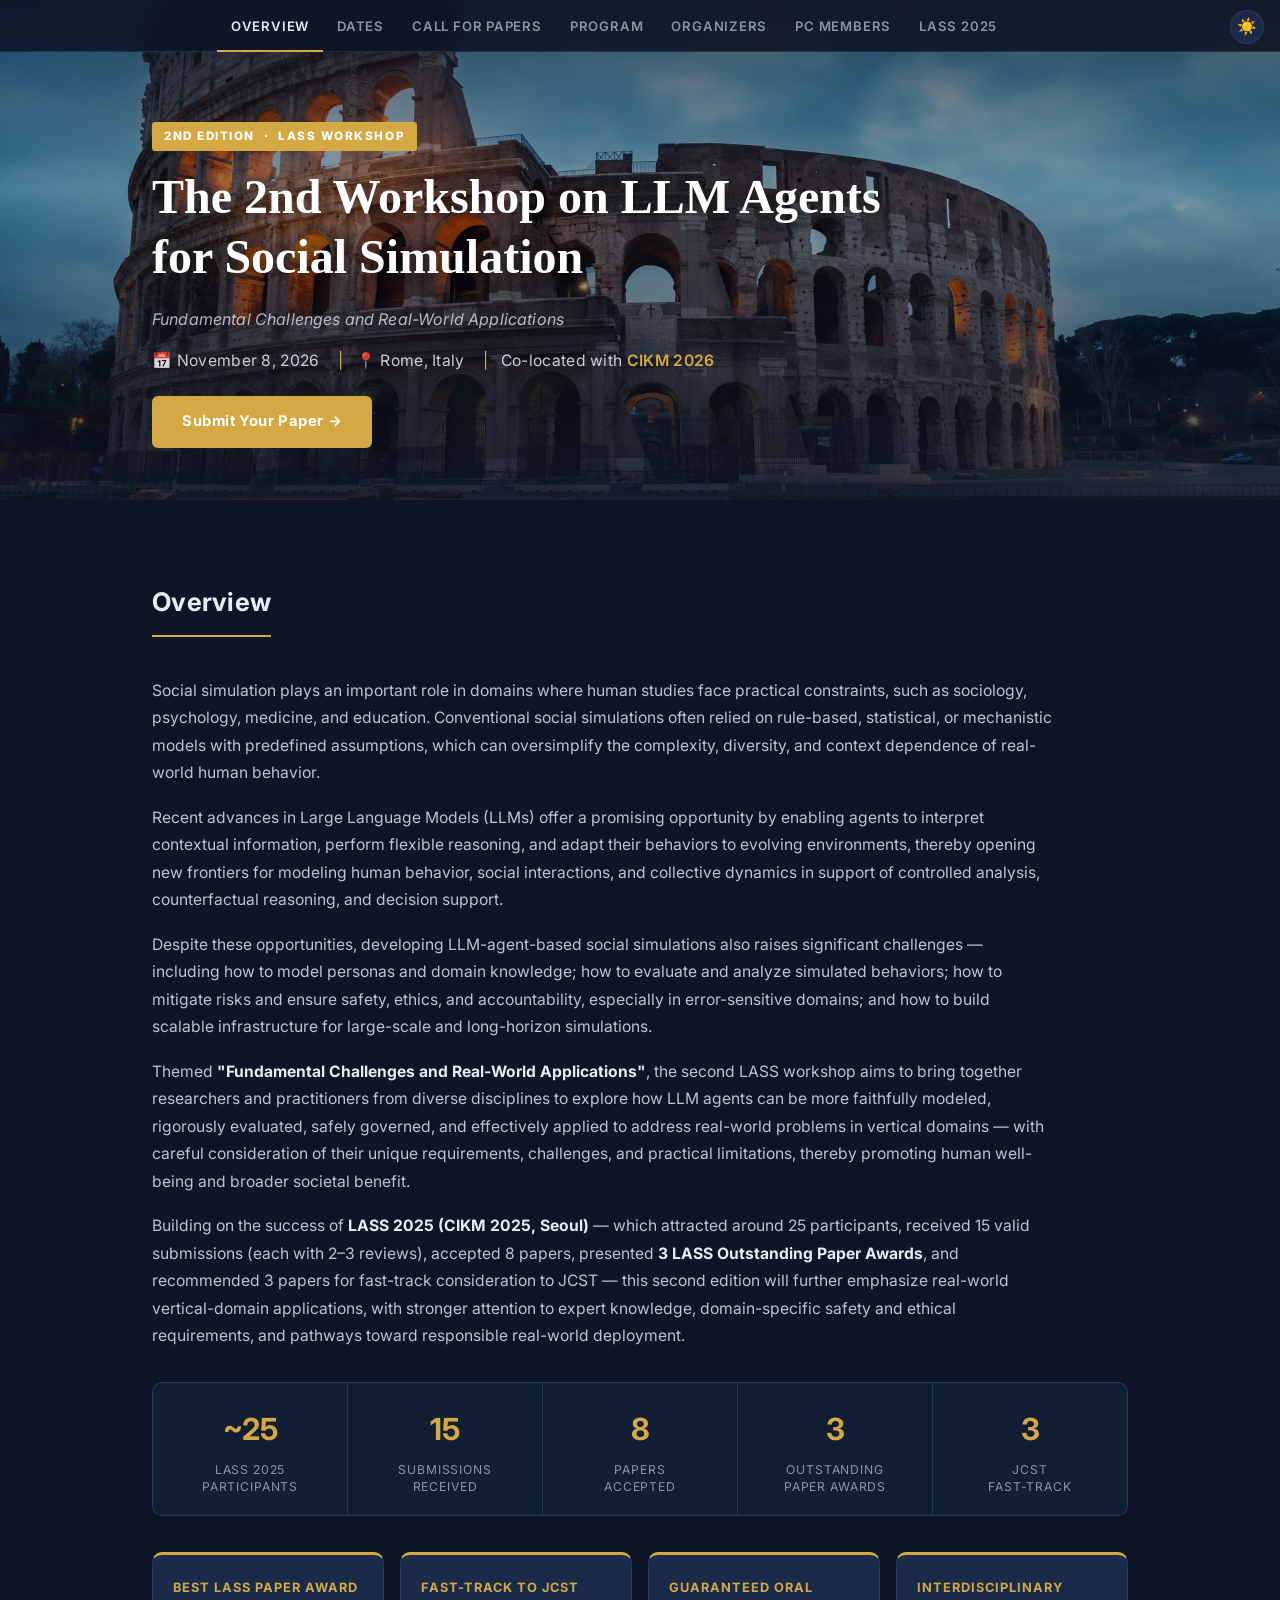
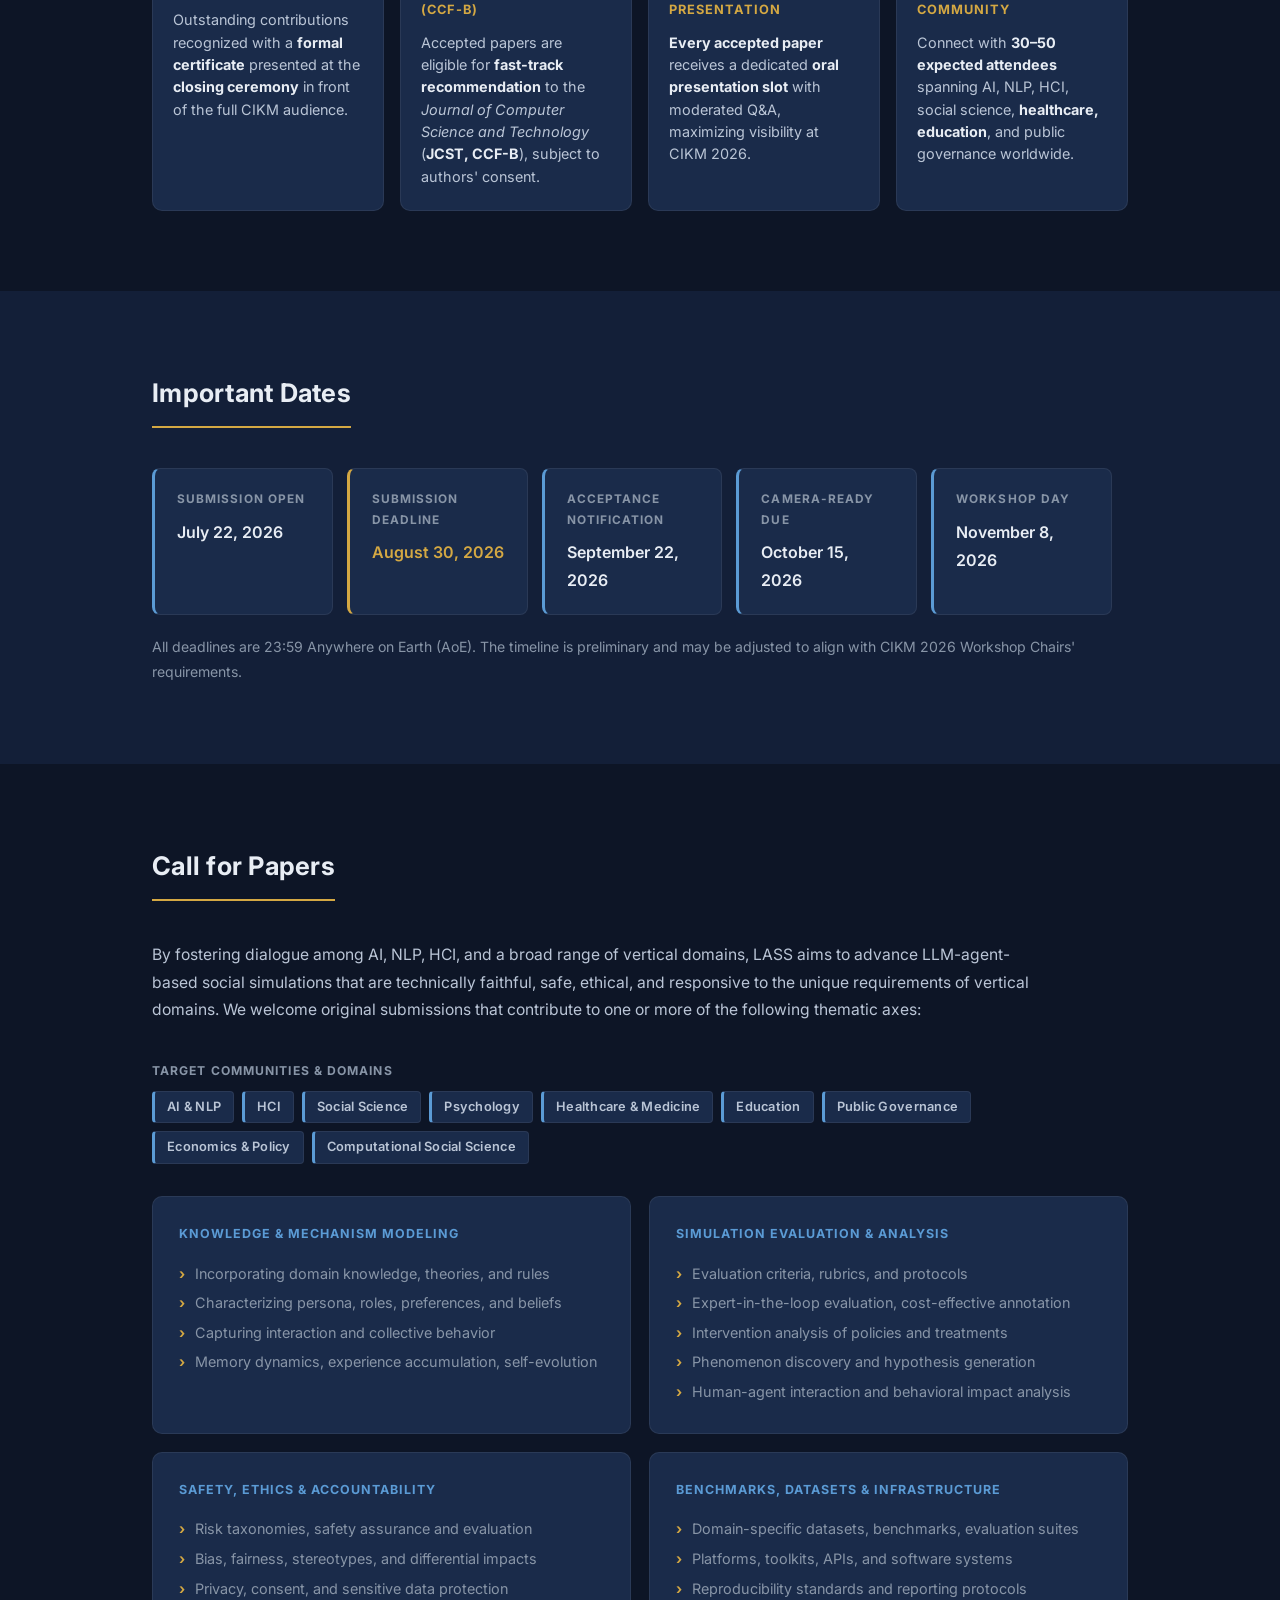
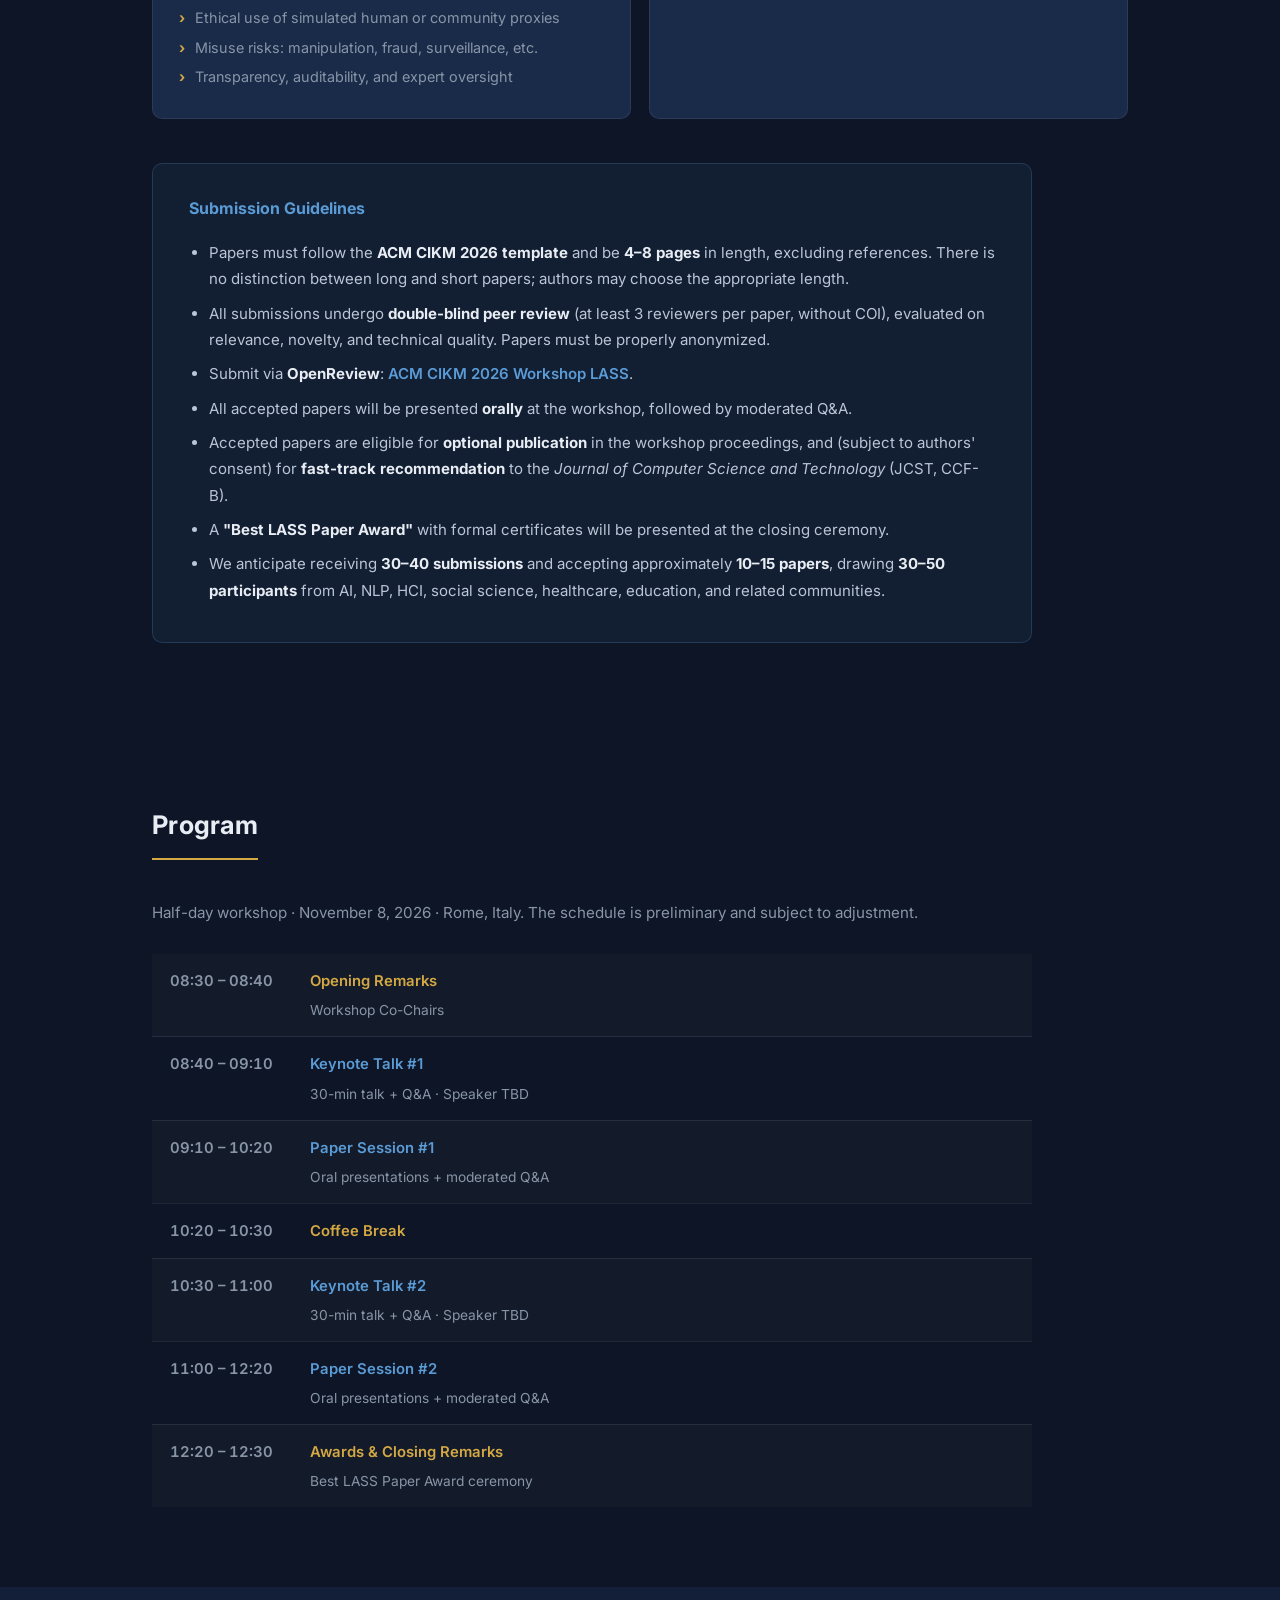
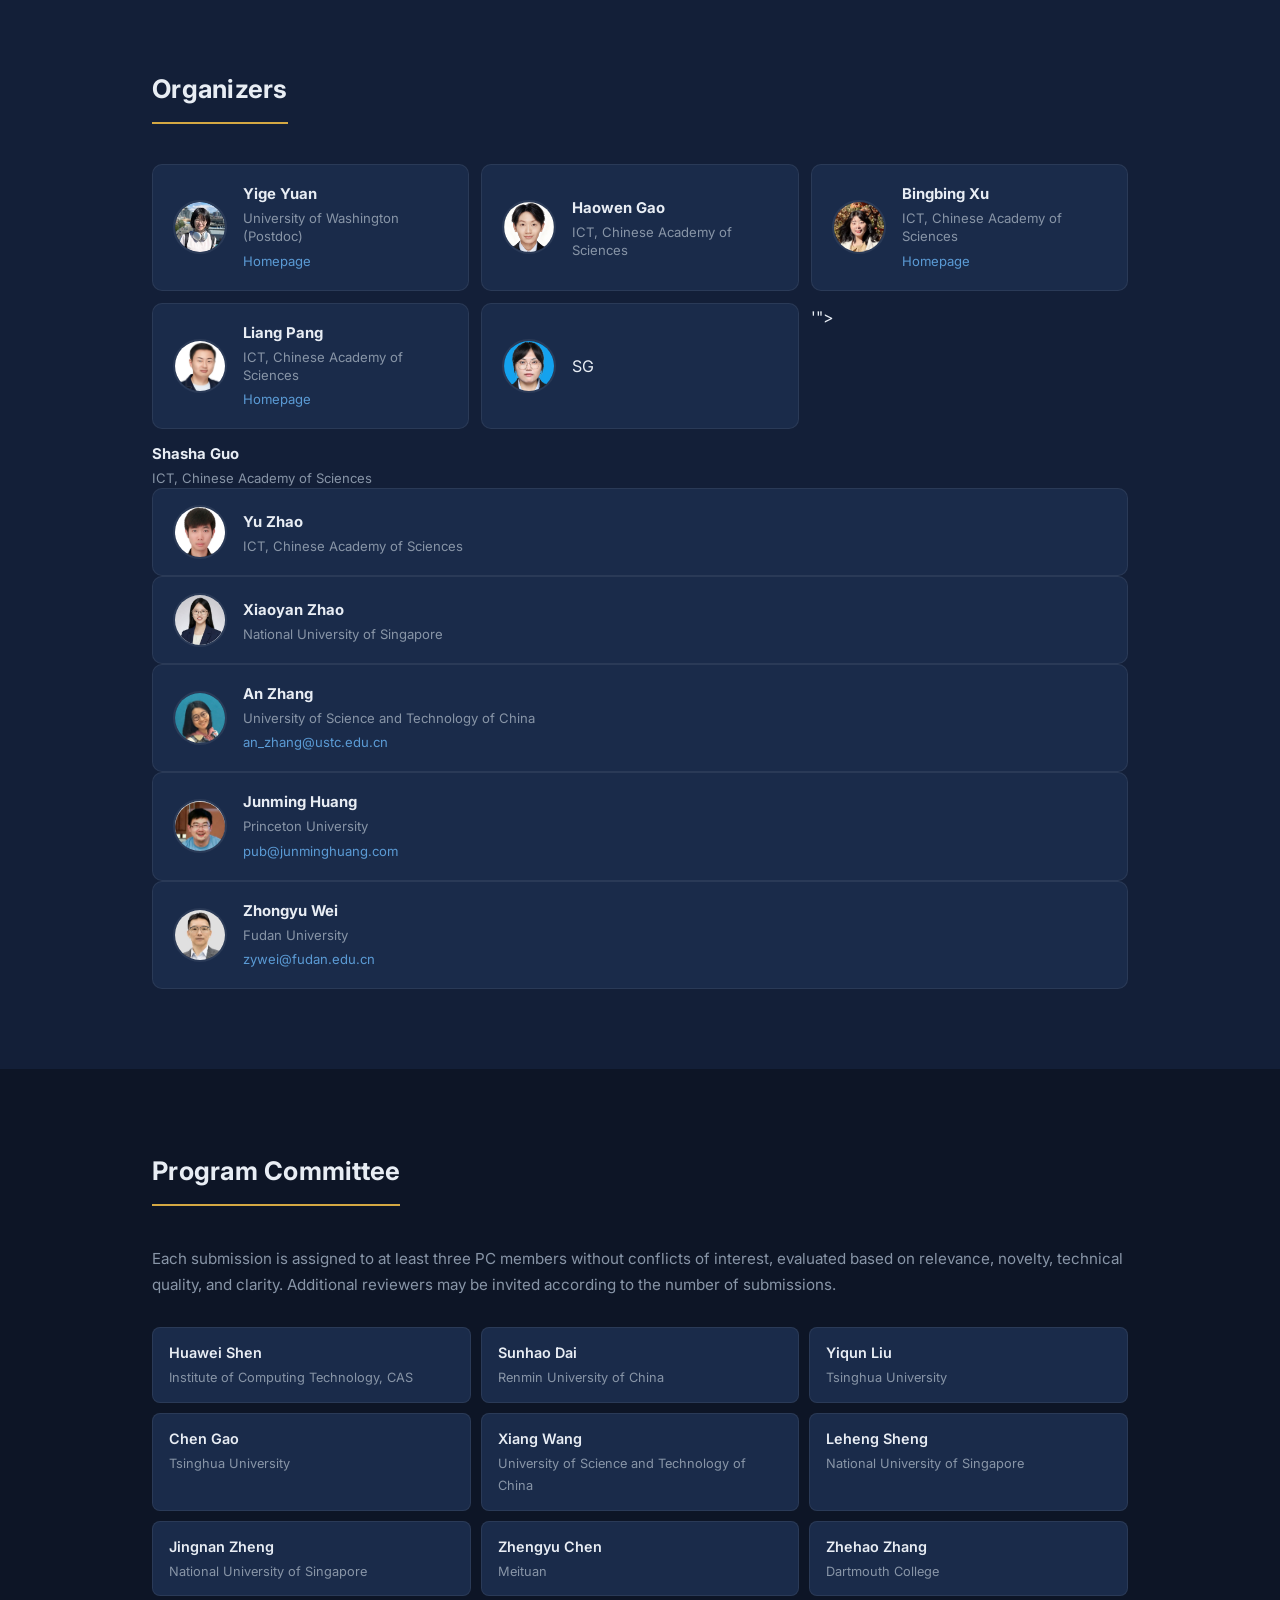
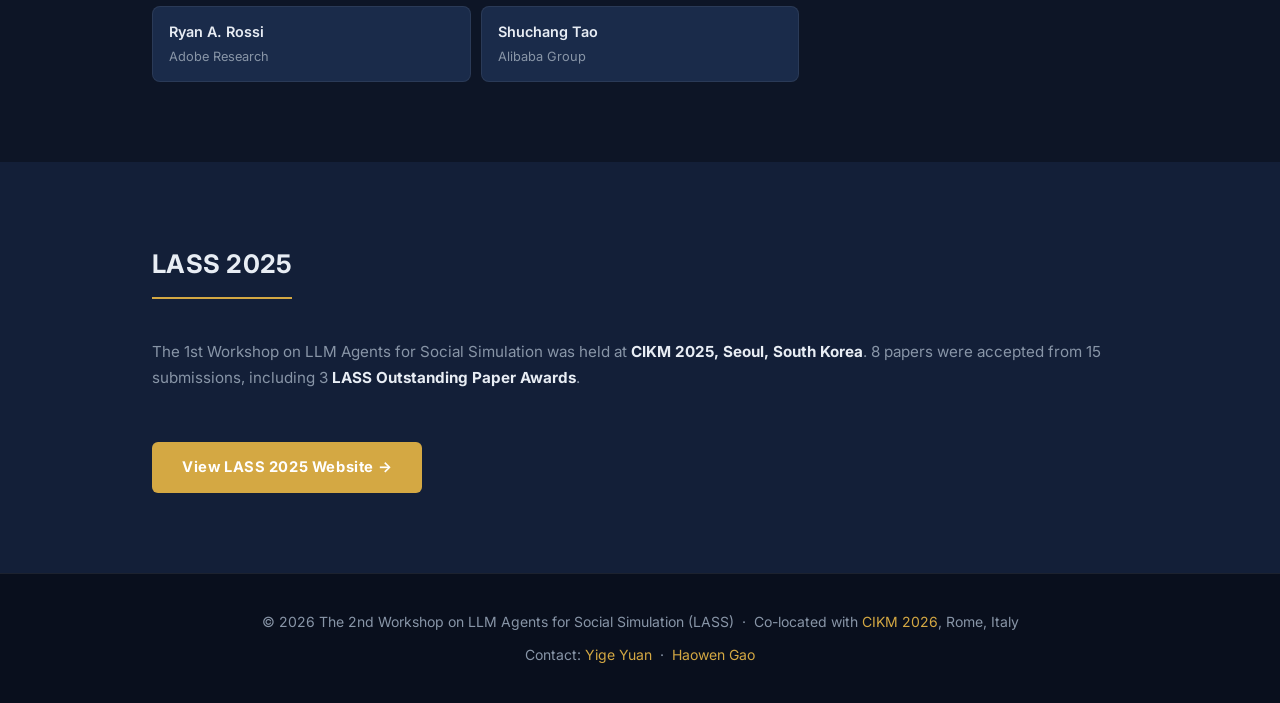
==== index.html @ daa49997 "Update submission deadline to August 30 and refresh site assets. Align Important Dates with the CFP " ====
<!DOCTYPE html>
<html lang="en">
<head>
  <meta charset="UTF-8">
  <meta name="viewport" content="width=device-width, initial-scale=1.0">
  <title>LASS @ CIKM 2026 — LLM Agents for Social Simulation</title>
  <meta name="description" content="The 2nd Workshop on LLM Agents for Social Simulation (LASS), co-located with CIKM 2026, Rome, Italy. Theme: Fundamental Challenges and Real-World Applications.">
  <link rel="shortcut icon" type="image/png" href="assets/favicon.png">
  <link rel="preconnect" href="https://fonts.googleapis.com">
  <link rel="preconnect" href="https://fonts.gstatic.com" crossorigin>
  <link href="https://fonts.googleapis.com/css2?family=Inter:wght@400;500;600;700&family=Georgia&display=swap" rel="stylesheet">
  <link rel="stylesheet" href="style.css">
</head>

<body>

<!-- ── Theme Toggle Button ────────────────────────────────── -->
<button id="theme-toggle" title="Toggle light/dark mode">🌙</button>

<!-- ── Fixed Navbar ──────────────────────────────────────── -->
<nav id="navbar">
  <button id="nav-hamburger" aria-label="Open menu" aria-expanded="false">
    <span></span><span></span><span></span>
  </button>
  <div id="nav-links">
    <a href="#overview">Overview</a>
    <a href="#dates">Dates</a>
    <a href="#cfp">Call for Papers</a>
    <a href="#program">Program</a>
    <a href="#organizers">Organizers</a>
    <a href="#pc">PC Members</a>
    <a href="#archive">LASS 2025</a>
  </div>
</nav>

<!-- ── Hero Banner ───────────────────────────────────────── -->
<section id="hero">
  <img id="hero-img-dark"  class="hero-img" src="assets/rome.jpg"     alt="Rome Colosseum at dusk">
  <img id="hero-img-light" class="hero-img" src="assets/rome-day.jpg" alt="Rome Colosseum by day">
  <div class="hero-content">
    <div class="hero-tag">2nd Edition &nbsp;·&nbsp; LASS Workshop</div>
    <h1 class="hero-title">
      The 2nd Workshop on LLM Agents<br>for Social Simulation
    </h1>
    <p class="hero-subtitle">Fundamental Challenges and Real-World Applications</p>
    <p class="hero-meta">
      <span>📅 November 8, 2026</span>
      <span class="sep">|</span>
      <span>📍 Rome, Italy</span>
      <span class="sep">|</span>
      <span>Co-located with <strong>CIKM 2026</strong></span>
    </p>
    <a href="https://openreview.net/group?id=ACM.org/CIKM/2026/Workshop/LASS" class="cta-btn" target="_blank" rel="noopener">Submit Your Paper →</a>
  </div>
</section>

<!-- ── Overview ──────────────────────────────────────────── -->
<section id="overview">
  <div class="section">
    <h2 class="section-title">Overview</h2>

    <p>
      Social simulation plays an important role in domains where human studies face practical
      constraints, such as sociology, psychology, medicine, and education. Conventional social
      simulations often relied on rule-based, statistical, or mechanistic models with predefined
      assumptions, which can oversimplify the complexity, diversity, and context dependence of
      real-world human behavior.
    </p>
    <p>
      Recent advances in Large Language Models (LLMs) offer a promising opportunity by enabling
      agents to interpret contextual information, perform flexible reasoning, and adapt their
      behaviors to evolving environments, thereby opening new frontiers for modeling human behavior,
      social interactions, and collective dynamics in support of controlled analysis, counterfactual
      reasoning, and decision support.
    </p>
    <p>
      Despite these opportunities, developing LLM-agent-based social simulations also raises
      significant challenges — including how to model personas and domain knowledge; how to evaluate
      and analyze simulated behaviors; how to mitigate risks and ensure safety, ethics, and
      accountability, especially in error-sensitive domains; and how to build scalable infrastructure
      for large-scale and long-horizon simulations.
    </p>
    <p>
      Themed <strong>"Fundamental Challenges and Real-World Applications"</strong>, the second LASS
      workshop aims to bring together researchers and practitioners from diverse disciplines to explore
      how LLM agents can be more faithfully modeled, rigorously evaluated, safely governed, and
      effectively applied to address real-world problems in vertical domains — with careful
      consideration of their unique requirements, challenges, and practical limitations, thereby
      promoting human well-being and broader societal benefit.
    </p>
    <p>
      Building on the success of <strong>LASS 2025 (CIKM 2025, Seoul)</strong> — which attracted
      around 25 participants, received 15 valid submissions (each with 2–3 reviews), accepted 8 papers,
      presented <strong>3 LASS Outstanding Paper Awards</strong>, and recommended 3 papers for
      fast-track consideration to JCST — this second edition will further emphasize real-world
      vertical-domain applications, with stronger attention to expert knowledge, domain-specific
      safety and ethical requirements, and pathways toward responsible real-world deployment.
    </p>

    <!-- LASS 2025 At-a-Glance stats -->
    <div class="stats-banner">
      <div class="stat-block">
        <span class="s-num">~25</span>
        <span class="s-label">LASS 2025<br>Participants</span>
      </div>
      <div class="stat-block">
        <span class="s-num">15</span>
        <span class="s-label">Submissions<br>Received</span>
      </div>
      <div class="stat-block">
        <span class="s-num">8</span>
        <span class="s-label">Papers<br>Accepted</span>
      </div>
      <div class="stat-block">
        <span class="s-num">3</span>
        <span class="s-label">Outstanding<br>Paper Awards</span>
      </div>
      <div class="stat-block">
        <span class="s-num">3</span>
        <span class="s-label">JCST<br>Fast-Track</span>
      </div>
    </div>

    <!-- Why Submit to LASS -->
    <div class="why-submit-grid">
      <div class="why-card">
        <div class="why-heading">Best LASS Paper Award</div>
        <div class="why-body">Outstanding contributions recognized with a <strong>formal certificate</strong> presented at the <strong>closing ceremony</strong> in front of the full CIKM audience.</div>
      </div>
      <div class="why-card">
        <div class="why-heading">Fast-Track to JCST (CCF-B)</div>
        <div class="why-body">Accepted papers are eligible for <strong>fast-track recommendation</strong> to the <em>Journal of Computer Science and Technology</em> (<strong>JCST, CCF-B</strong>), subject to authors' consent.</div>
      </div>
      <div class="why-card">
        <div class="why-heading">Guaranteed Oral Presentation</div>
        <div class="why-body"><strong>Every accepted paper</strong> receives a dedicated <strong>oral presentation slot</strong> with moderated Q&amp;A, maximizing visibility at CIKM 2026.</div>
      </div>
      <div class="why-card">
        <div class="why-heading">Interdisciplinary Community</div>
        <div class="why-body">Connect with <strong>30–50 expected attendees</strong> spanning AI, NLP, HCI, social science, <strong>healthcare, education</strong>, and public governance worldwide.</div>
      </div>
    </div>

  </div>
</section>

<!-- ── Important Dates ────────────────────────────────────── -->
<div class="section-alt" id="dates">
  <div class="section">
    <h2 class="section-title">Important Dates</h2>
    <div class="dates-grid">
      <div class="date-card">
        <div class="label">Submission Open</div>
        <div class="value">July 22, 2026</div>
      </div>
      <div class="date-card highlight">
        <div class="label">Submission Deadline</div>
        <div class="value">August 30, 2026</div>
      </div>
      <div class="date-card">
        <div class="label">Acceptance Notification</div>
        <div class="value">September 22, 2026</div>
      </div>
      <div class="date-card">
        <div class="label">Camera-Ready Due</div>
        <div class="value">October 15, 2026</div>
      </div>
      <div class="date-card">
        <div class="label">Workshop Day</div>
        <div class="value">November 8, 2026</div>
      </div>
    </div>
    <p style="margin-top:20px; font-size:0.88rem; color:var(--text-muted);">
      All deadlines are 23:59 Anywhere on Earth (AoE). The timeline is preliminary and may be
      adjusted to align with CIKM 2026 Workshop Chairs' requirements.
    </p>
  </div>
</div>

<!-- ── Call for Papers ────────────────────────────────────── -->
<section id="cfp">
  <div class="section">
    <h2 class="section-title">Call for Papers</h2>

    <p class="cfp-intro">
      By fostering dialogue among AI, NLP, HCI, and a broad range of vertical domains, LASS aims
      to advance LLM-agent-based social simulations that are technically faithful, safe, ethical,
      and responsive to the unique requirements of vertical domains. We welcome original submissions
      that contribute to one or more of the following thematic axes:
    </p>

    <div class="domain-tags-wrap">
      <div class="domain-tags-label">Target Communities &amp; Domains</div>
      <div class="domain-tags">
        <span class="domain-tag">AI &amp; NLP</span>
        <span class="domain-tag">HCI</span>
        <span class="domain-tag">Social Science</span>
        <span class="domain-tag">Psychology</span>
        <span class="domain-tag">Healthcare &amp; Medicine</span>
        <span class="domain-tag">Education</span>
        <span class="domain-tag">Public Governance</span>
        <span class="domain-tag">Economics &amp; Policy</span>
        <span class="domain-tag">Computational Social Science</span>
      </div>
    </div>

    <div class="cfp-tracks">

      <div class="track-card">
        <h3>Knowledge &amp; Mechanism Modeling</h3>
        <ul>
          <li>Incorporating domain knowledge, theories, and rules</li>
          <li>Characterizing persona, roles, preferences, and beliefs</li>
          <li>Capturing interaction and collective behavior</li>
          <li>Memory dynamics, experience accumulation, self-evolution</li>
        </ul>
      </div>

      <div class="track-card">
        <h3>Simulation Evaluation &amp; Analysis</h3>
        <ul>
          <li>Evaluation criteria, rubrics, and protocols</li>
          <li>Expert-in-the-loop evaluation, cost-effective annotation</li>
          <li>Intervention analysis of policies and treatments</li>
          <li>Phenomenon discovery and hypothesis generation</li>
          <li>Human-agent interaction and behavioral impact analysis</li>
        </ul>
      </div>

      <div class="track-card">
        <h3>Safety, Ethics &amp; Accountability</h3>
        <ul>
          <li>Risk taxonomies, safety assurance and evaluation</li>
          <li>Bias, fairness, stereotypes, and differential impacts</li>
          <li>Privacy, consent, and sensitive data protection</li>
          <li>Ethical use of simulated human or community proxies</li>
          <li>Misuse risks: manipulation, fraud, surveillance, etc.</li>
          <li>Transparency, auditability, and expert oversight</li>
        </ul>
      </div>

      <div class="track-card">
        <h3>Benchmarks, Datasets &amp; Infrastructure</h3>
        <ul>
          <li>Domain-specific datasets, benchmarks, evaluation suites</li>
          <li>Platforms, toolkits, APIs, and software systems</li>
          <li>Reproducibility standards and reporting protocols</li>
        </ul>
      </div>

    </div><!-- /cfp-tracks -->

    <div class="submission-box">
      <h3>Submission Guidelines</h3>
      <ul>
        <li>
          Papers must follow the <strong>ACM CIKM 2026 template</strong> and be
          <strong>4–8 pages</strong> in length, excluding references. There is no distinction
          between long and short papers; authors may choose the appropriate length.
        </li>
        <li>
          All submissions undergo <strong>double-blind peer review</strong> (at least 3 reviewers
          per paper, without COI), evaluated on relevance, novelty, and technical quality.
          Papers must be properly anonymized.
        </li>
        <li>
          Submit via <strong>OpenReview</strong>:
          <a href="https://openreview.net/group?id=ACM.org/CIKM/2026/Workshop/LASS" target="_blank" rel="noopener">ACM CIKM 2026 Workshop LASS</a>.
        </li>
        <li>
          All accepted papers will be presented <strong>orally</strong> at the workshop,
          followed by moderated Q&amp;A.
        </li>
        <li>
          Accepted papers are eligible for <strong>optional publication</strong> in the workshop
          proceedings, and (subject to authors' consent) for <strong>fast-track recommendation</strong>
          to the <em>Journal of Computer Science and Technology</em> (JCST, CCF-B).
        </li>
        <li>
          A <strong>"Best LASS Paper Award"</strong> with formal certificates will be presented
          at the closing ceremony.
        </li>
        <li>
          We anticipate receiving <strong>30–40 submissions</strong> and accepting approximately
          <strong>10–15 papers</strong>, drawing <strong>30–50 participants</strong> from AI, NLP,
          HCI, social science, healthcare, education, and related communities.
        </li>
      </ul>
    </div>

  </div>
</section>

<!-- ── Program ────────────────────────────────────────────── -->
<section id="program">
  <div class="section">
    <h2 class="section-title">Program</h2>
    <p style="color:var(--text-muted); margin-bottom:28px; font-size:0.95rem;">
      Half-day workshop · November 8, 2026 · Rome, Italy.
      The schedule is preliminary and subject to adjustment.
    </p>

    <table class="program-table">
      <tbody>

        <tr class="prog-row-shade">
          <td class="prog-time">08:30 – 08:40</td>
          <td>
            <div class="prog-title special">Opening Remarks</div>
            <div class="prog-detail">Workshop Co-Chairs</div>
          </td>
        </tr>

        <tr>
          <td class="prog-time">08:40 – 09:10</td>
          <td>
            <div class="prog-title">Keynote Talk #1</div>
            <div class="prog-detail">30-min talk + Q&amp;A · Speaker TBD</div>
          </td>
        </tr>

        <tr class="prog-row-shade">
          <td class="prog-time">09:10 – 10:20</td>
          <td>
            <div class="prog-title">Paper Session #1</div>
            <div class="prog-detail">Oral presentations + moderated Q&amp;A</div>
          </td>
        </tr>

        <tr>
          <td class="prog-time">10:20 – 10:30</td>
          <td>
            <div class="prog-title special">Coffee Break</div>
          </td>
        </tr>

        <tr class="prog-row-shade">
          <td class="prog-time">10:30 – 11:00</td>
          <td>
            <div class="prog-title">Keynote Talk #2</div>
            <div class="prog-detail">30-min talk + Q&amp;A · Speaker TBD</div>
          </td>
        </tr>

        <tr>
          <td class="prog-time">11:00 – 12:20</td>
          <td>
            <div class="prog-title">Paper Session #2</div>
            <div class="prog-detail">Oral presentations + moderated Q&amp;A</div>
          </td>
        </tr>

        <tr class="prog-row-shade">
          <td class="prog-time">12:20 – 12:30</td>
          <td>
            <div class="prog-title special">Awards &amp; Closing Remarks</div>
            <div class="prog-detail">Best LASS Paper Award ceremony</div>
          </td>
        </tr>

      </tbody>
    </table>
  </div>
</section>

<!-- ── Organizers ─────────────────────────────────────────── -->
<div class="section-alt" id="organizers">
  <div class="section">
    <h2 class="section-title">Organizers</h2>

    <div class="organizers-grid">

      <div class="org-card">
        <img class="org-photo" src="assets/yige.jpg" alt="Yige Yuan"
             onerror="this.outerHTML='<div class=\'org-photo-placeholder\'>YY</div>'">
        <div class="org-info">
          <div class="org-name">Yige Yuan</div>
          <div class="org-affil">University of Washington (Postdoc)</div>
          <a href="https://yuanyige.github.io" target="_blank">Homepage</a>
        </div>
      </div>

      <div class="org-card">
        <img class="org-photo" src="assets/haowen.jpg" alt="Haowen Gao"
             onerror="this.outerHTML='<div class=\'org-photo-placeholder\'>HG</div>'">
        <div class="org-info">
          <div class="org-name">Haowen Gao</div>
          <div class="org-affil">ICT, Chinese Academy of Sciences</div>
        </div>
      </div>

      <div class="org-card">
        <img class="org-photo" src="assets/bingbing.jpg" alt="Bingbing Xu"
             onerror="this.outerHTML='<div class=\'org-photo-placeholder\'>BX</div>'">
        <div class="org-info">
          <div class="org-name">Bingbing Xu</div>
          <div class="org-affil">ICT, Chinese Academy of Sciences</div>
          <a href="https://bingbing-x.github.io" target="_blank">Homepage</a>
        </div>
      </div>

      <div class="org-card">
        <img class="org-photo" src="assets/liang.jpg" alt="Liang Pang"
             onerror="this.outerHTML='<div class=\'org-photo-placeholder\'>LP</div>'">
        <div class="org-info">
          <div class="org-name">Liang Pang</div>
          <div class="org-affil">ICT, Chinese Academy of Sciences</div>
          <a href="https://pl8787.github.io" target="_blank">Homepage</a>
        </div>
      </div>

      <div class="org-card">
        <img class="org-photo" src="assets/shasha.jpg" alt="Shasha Guo"
             onerror="this.outerHTML='<div class="org-photo-placeholder">SG</div>'">
        <div class="org-info">
          <div class="org-name">Shasha Guo</div>
          <div class="org-affil">ICT, Chinese Academy of Sciences</div>
        </div>
      </div>

      <div class="org-card">
        <img class="org-photo" src="assets/yuzhao.jpg" alt="Yu Zhao"
             onerror="this.outerHTML='<div class=\'org-photo-placeholder\'>YZ</div>'">
        <div class="org-info">
          <div class="org-name">Yu Zhao</div>
          <div class="org-affil">ICT, Chinese Academy of Sciences</div>
        </div>
      </div>

      <div class="org-card">
        <img class="org-photo" src="assets/xiaoyan.jpg" alt="Xiaoyan Zhao"
             onerror="this.outerHTML='<div class=\'org-photo-placeholder\'>XZ</div>'">
        <div class="org-info">
          <div class="org-name">Xiaoyan Zhao</div>
          <div class="org-affil">National University of Singapore</div>
        </div>
      </div>

      <div class="org-card">
        <img class="org-photo" src="assets/anzhang.jpg" alt="An Zhang"
             onerror="this.outerHTML='<div class=\'org-photo-placeholder\'>AZ</div>'">
        <div class="org-info">
          <div class="org-name">An Zhang</div>
          <div class="org-affil">University of Science and Technology of China</div>
          <a href="mailto:an_zhang@ustc.edu.cn">an_zhang@ustc.edu.cn</a>
        </div>
      </div>

      <div class="org-card">
        <img class="org-photo" src="assets/junming.jpg" alt="Junming Huang"
             onerror="this.outerHTML='<div class=\'org-photo-placeholder\'>JH</div>'">
        <div class="org-info">
          <div class="org-name">Junming Huang</div>
          <div class="org-affil">Princeton University</div>
          <a href="mailto:pub@junminghuang.com">pub@junminghuang.com</a>
        </div>
      </div>

      <div class="org-card">
        <img class="org-photo" src="assets/zhongyu.jpg" alt="Zhongyu Wei"
             onerror="this.outerHTML='<div class=\'org-photo-placeholder\'>ZW</div>'">
        <div class="org-info">
          <div class="org-name">Zhongyu Wei</div>
          <div class="org-affil">Fudan University</div>
          <a href="mailto:zywei@fudan.edu.cn">zywei@fudan.edu.cn</a>
        </div>
      </div>

    </div>
  </div>
</div>


<!-- ── Program Committee ──────────────────────────────────── -->
<section id="pc">
  <div class="section">
    <h2 class="section-title">Program Committee</h2>
    <p style="color:var(--text-muted); font-size:0.95rem; margin-bottom:28px;">
      Each submission is assigned to at least three PC members without conflicts of interest,
      evaluated based on relevance, novelty, technical quality, and clarity.
      Additional reviewers may be invited according to the number of submissions.
    </p>
    <div class="pc-grid">
      <div class="pc-item">
        <div class="pc-name">Huawei Shen</div>
        <div class="pc-affil">Institute of Computing Technology, CAS</div>
      </div>
      <div class="pc-item">
        <div class="pc-name">Sunhao Dai</div>
        <div class="pc-affil">Renmin University of China</div>
      </div>
      <div class="pc-item">
        <div class="pc-name">Yiqun Liu</div>
        <div class="pc-affil">Tsinghua University</div>
      </div>
      <div class="pc-item">
        <div class="pc-name">Chen Gao</div>
        <div class="pc-affil">Tsinghua University</div>
      </div>
      <div class="pc-item">
        <div class="pc-name">Xiang Wang</div>
        <div class="pc-affil">University of Science and Technology of China</div>
      </div>
      <div class="pc-item">
        <div class="pc-name">Leheng Sheng</div>
        <div class="pc-affil">National University of Singapore</div>
      </div>
      <div class="pc-item">
        <div class="pc-name">Jingnan Zheng</div>
        <div class="pc-affil">National University of Singapore</div>
      </div>
      <div class="pc-item">
        <div class="pc-name">Zhengyu Chen</div>
        <div class="pc-affil">Meituan</div>
      </div>
      <div class="pc-item">
        <div class="pc-name">Zhehao Zhang</div>
        <div class="pc-affil">Dartmouth College</div>
      </div>
      <div class="pc-item">
        <div class="pc-name">Ryan A. Rossi</div>
        <div class="pc-affil">Adobe Research</div>
      </div>
      <div class="pc-item">
        <div class="pc-name">Shuchang Tao</div>
        <div class="pc-affil">Alibaba Group</div>
      </div>
    </div>
  </div>
</section>

<!-- ── LASS 2025 Archive ───────────────────────────────────── -->
<div class="section-alt" id="archive">
  <div class="section">
    <h2 class="section-title">LASS 2025</h2>
    <p style="color:var(--text-muted); font-size:0.95rem; margin-bottom:28px;">
      The 1st Workshop on LLM Agents for Social Simulation was held at <strong>CIKM 2025, Seoul, South Korea</strong>.
      8 papers were accepted from 15 submissions, including 3 <strong>LASS Outstanding Paper Awards</strong>.
    </p>
    <a href="2025/" class="cta-btn" style="display:inline-block;">View LASS 2025 Website →</a>
  </div>
</div>

<!-- ── Footer ─────────────────────────────────────────────── -->
<footer>
  <p>
    &copy; 2026 The 2nd Workshop on LLM Agents for Social Simulation (LASS) &nbsp;·&nbsp;
    Co-located with <a href="https://cikm2026.diag.uniroma1.it" target="_blank">CIKM 2026</a>,
    Rome, Italy
  </p>
  <p style="margin-top:8px;">
    Contact: <a href="mailto:yuanyige923@gmail.com">Yige Yuan</a> &nbsp;·&nbsp; <a href="mailto:gaohaowen23s@ict.ac.cn">Haowen Gao</a>
  </p>
</footer>

<script>
(function() {

  /* ── 汉堡菜单 ─────────────────────────────────────────── */
  var burger = document.getElementById('nav-hamburger');
  var navLinks = document.getElementById('nav-links');

  burger.addEventListener('click', function() {
    var isOpen = navLinks.classList.toggle('open');
    burger.classList.toggle('open', isOpen);
    burger.setAttribute('aria-expanded', isOpen);
  });

  // 点击链接后关闭菜单
  navLinks.querySelectorAll('a').forEach(function(a) {
    a.addEventListener('click', function() {
      navLinks.classList.remove('open');
      burger.classList.remove('open');
      burger.setAttribute('aria-expanded', false);
    });
  });

  /* ── 主题切换 ─────────────────────────────────────────── */
  var btn  = document.getElementById('theme-toggle');
  var html = document.documentElement;
  var saved = localStorage.getItem('lass-theme') || 'dark';
  applyTheme(saved);

  btn.addEventListener('click', function() {
    var next = html.getAttribute('data-theme') === 'light' ? 'dark' : 'light';
    applyTheme(next);
    localStorage.setItem('lass-theme', next);
  });

  function applyTheme(theme) {
    html.setAttribute('data-theme', theme);
    btn.textContent = theme === 'light' ? '🌙' : '☀️';
  }

  /* ── 导航高亮 ─────────────────────────────────────────── */
  var sections = ['overview','dates','cfp','program','organizers','pc','archive'];
  var links = {};
  sections.forEach(function(id) {
    var el = document.querySelector('#nav-links a[href="#' + id + '"]');
    if (el) links[id] = el;
  });

  function onScroll() {
    var scrollY = window.scrollY + 80;
    var current = sections[0];
    sections.forEach(function(id) {
      var el = document.getElementById(id);
      if (el && el.offsetTop <= scrollY) current = id;
    });
    Object.keys(links).forEach(function(id) {
      links[id].classList.toggle('active', id === current);
    });
  }

  window.addEventListener('scroll', onScroll, { passive: true });
  onScroll();

})();
</script>

</body>
</html>
---- style.css ----
/* ============================================================
   LASS @ CIKM 2026 — Unified Theme (dark/light toggle)
   所有颜色通过 CSS 自定义属性控制；
   默认深色，html[data-theme="light"] 切换为浅色。
   过渡动画：0.45s ease，作用于所有色彩相关属性。
============================================================ */

/* ── CSS 变量：深色（默认）────────────────────────────────── */
:root {
  --bg:           #0D1526;
  --bg-alt:       #131F38;
  --card:         #1A2B4A;
  --card-hover:   #1F3358;
  --primary:      #5B9BD5;
  --accent:       #D4A843;
  --text:         #E8EDF4;
  --text-body:    #BAC5D6;
  --text-muted:   #8895A7;
  --border:       rgba(255,255,255,0.08);
  --border-card:  rgba(255,255,255,0.07);
  --nav-bg:       rgba(13,21,38,0.88);
  --nav-border:   rgba(91,155,213,0.18);
  --footer-bg:    #090F1D;
  --sub-box-bg:   rgba(91,155,213,0.07);
  --sub-box-bd:   rgba(91,155,213,0.22);
  --prog-shade:   rgba(255,255,255,0.025);
  --hero-brightness: 0.75;
}

/* ── CSS 变量：浅色 ──────────────────────────────────────── */
html[data-theme="light"] {
  --bg:           #FAFAF7;
  --bg-alt:       #F0EFE9;
  --card:         #FFFFFF;
  --card-hover:   #F5F4EF;
  --primary:      #1A6BAD;
  --accent:       #C0392B;
  --text:         #2C2C2C;
  --text-body:    #444444;
  --text-muted:   #888888;
  --border:       #DDDDDD;
  --border-card:  #E0DFD8;
  --nav-bg:       rgba(26,107,173,0.96);
  --nav-border:   transparent;
  --footer-bg:    #1A3A5C;
  --sub-box-bg:   #EBF3FA;
  --sub-box-bd:   #B8D5EE;
  --prog-shade:   #F5F4EF;
  --hero-brightness: 0.72;
}

/* ── Reset ──────────────────────────────────────────────── */
*, *::before, *::after { box-sizing: border-box; margin: 0; padding: 0; }
html { scroll-behavior: smooth; }

/* ── 全局过渡（颜色渐变切换）────────────────────────────── */
body, .date-card, .track-card, .org-card, .submission-box,
#navbar, footer, .section-alt, .prog-row-shade {
  transition:
    background-color 0.45s ease,
    border-color     0.45s ease,
    color            0.45s ease,
    box-shadow       0.45s ease;
}

/* ── Base ────────────────────────────────────────────────── */
body {
  font-family: 'Inter', 'Segoe UI', Arial, sans-serif;
  font-size: 16px;
  line-height: 1.75;
  color: var(--text);
  background-color: var(--bg);
}

a { color: var(--primary); text-decoration: none; transition: color 0.2s; }
a:hover { color: var(--accent); }
strong { color: var(--text); }
em { font-style: italic; }

/* ── Fixed Navbar ────────────────────────────────────────── */
#navbar {
  position: fixed;
  top: 0; left: 0; right: 0;
  z-index: 999;
  background: var(--nav-bg);
  backdrop-filter: blur(14px);
  -webkit-backdrop-filter: blur(14px);
  border-bottom: 1px solid var(--nav-border);
  display: flex;
  justify-content: center;
  align-items: center;
  height: 52px;
  padding-right: 52px;
}

/* ── nav links wrapper ── */
#nav-links {
  display: flex;
  align-items: center;
}

#navbar a {
  color: var(--text-muted);
  font-size: 0.82rem;
  font-weight: 600;
  letter-spacing: 0.06em;
  text-transform: uppercase;
  padding: 0 14px;
  height: 52px;
  line-height: 52px;
  display: inline-block;
  border-bottom: 2px solid transparent;
  transition: color 0.2s, border-color 0.2s;
  white-space: nowrap;
}

html[data-theme="light"] #navbar a { color: rgba(255,255,255,0.75); }

#navbar a:hover,
#navbar a.active {
  color: var(--text);
  border-bottom-color: var(--accent);
}

html[data-theme="light"] #navbar a:hover,
html[data-theme="light"] #navbar a.active {
  color: #fff;
  border-bottom-color: #B8960C;
}

/* ── hamburger button (hidden on desktop) ── */
#nav-hamburger {
  display: none;
  flex-direction: column;
  justify-content: space-between;
  width: 28px;
  height: 20px;
  background: none;
  border: none;
  cursor: pointer;
  padding: 0;
  position: absolute;
  left: 18px;
  top: 50%;
  transform: translateY(-50%);
  z-index: 1001;
}

#nav-hamburger span {
  display: block;
  height: 2px;
  width: 100%;
  background: var(--text);
  border-radius: 2px;
  transition: transform 0.25s, opacity 0.25s;
}

/* open state: animate to × */
#nav-hamburger.open span:nth-child(1) { transform: translateY(9px) rotate(45deg); }
#nav-hamburger.open span:nth-child(2) { opacity: 0; }
#nav-hamburger.open span:nth-child(3) { transform: translateY(-9px) rotate(-45deg); }

/* ── responsive: show hamburger below 860px ── */
@media (max-width: 860px) {
  #navbar {
    justify-content: center;
    padding-right: 52px;
    padding-left: 52px;
  }

  #nav-hamburger { display: flex; }

  #nav-links {
    display: none;
    flex-direction: column;
    align-items: stretch;
    position: fixed;
    top: 52px;
    left: 0; right: 0;
    background: var(--nav-bg);
    backdrop-filter: blur(16px);
    -webkit-backdrop-filter: blur(16px);
    border-bottom: 1px solid var(--nav-border);
    padding: 8px 0 12px;
    box-shadow: 0 8px 24px rgba(0,0,0,0.3);
  }

  #nav-links.open { display: flex; }

  #navbar a {
    height: auto;
    line-height: 1;
    padding: 12px 24px;
    border-bottom: none;
    border-left: 3px solid transparent;
    font-size: 0.85rem;
  }

  #navbar a:hover,
  #navbar a.active {
    border-left-color: var(--accent);
    border-bottom: none;
    background: rgba(255,255,255,0.04);
  }
}

/* ── 主题切换按钮 ─────────────────────────────────────────── */
#theme-toggle {
  position: fixed;
  top: 10px;
  right: 16px;
  z-index: 1000;
  width: 34px;
  height: 34px;
  border-radius: 50%;
  border: 1px solid var(--border);
  background: var(--card);
  color: var(--text);
  cursor: pointer;
  display: flex;
  align-items: center;
  justify-content: center;
  font-size: 1rem;
  transition: background 0.45s ease, border-color 0.45s ease, transform 0.2s ease;
  line-height: 1;
}

#theme-toggle:hover { transform: scale(1.12); }

/* ── Hero / Banner ───────────────────────────────────────── */
#hero {
  position: relative;
  width: 100%;
  height: 500px;
  overflow: hidden;
  display: flex;
  align-items: flex-end;
}

/* 两张图叠放，通过 opacity 互换 */
.hero-img {
  position: absolute;
  inset: 0;
  width: 100%;
  height: 100%;
  object-fit: cover;
  transition: opacity 0.7s ease, filter 0.7s ease;
}

#hero-img-dark {
  /* 夜间图 762px 高：向下偏移锚定建筑中部拱廊 */
  object-position: 30% 58%;
  filter: brightness(var(--hero-brightness)) saturate(0.9);
  opacity: 1;
}

#hero-img-light {
  /* 白天图 1277px 高：同样锚定中部拱廊与夜间对齐 */
  object-position: 30% 44%;
  filter: brightness(0.78) saturate(0.95);
  opacity: 0;
}

html[data-theme="light"] #hero-img-dark { opacity: 0; }
html[data-theme="light"] #hero-img-light { opacity: 1; }

#hero::after {
  content: '';
  position: absolute;
  inset: 0;
  transition: background 0.7s ease;
  background: linear-gradient(
    to bottom,
    rgba(13,21,38,0.55) 0%,
    rgba(13,21,38,0.05) 38%,
    rgba(13,21,38,0.72) 100%
  );
}

html[data-theme="light"] #hero::after {
  background: linear-gradient(
    to bottom,
    rgba(0,0,0,0.20) 0%,
    rgba(0,0,0,0.02) 38%,
    rgba(0,0,0,0.52) 100%
  );
}

.hero-content {
  position: relative;
  z-index: 1;
  width: 100%;
  max-width: 1080px;
  margin: 0 auto;
  padding: 0 52px 52px;
}

.hero-tag {
  display: inline-block;
  background: var(--accent);
  color: #fff;
  font-size: 0.73rem;
  font-weight: 800;
  letter-spacing: 0.13em;
  text-transform: uppercase;
  padding: 4px 12px;
  border-radius: 3px;
  margin-bottom: 16px;
  transition: background 0.45s ease;
}

html[data-theme="light"] .hero-tag { color: #fff; }

.hero-title {
  font-size: clamp(1.7rem, 3.8vw, 3rem);
  color: #fff;
  font-family: 'Georgia', serif;
  text-shadow: 0 2px 24px rgba(0,0,0,0.65);
  margin-bottom: 18px;
  max-width: 820px;
  line-height: 1.25;
}

.hero-subtitle {
  font-size: 1rem;
  color: rgba(232,237,244,0.75);
  font-style: italic;
  margin-bottom: 14px;
  letter-spacing: 0.01em;
}

.hero-meta {
  font-size: 0.98rem;
  color: rgba(232,237,244,0.85);
  letter-spacing: 0.02em;
}

.hero-meta span { display: inline-block; margin-right: 6px; }
.hero-meta .sep { color: var(--accent); margin: 0 8px; transition: color 0.45s ease; }
.hero-meta strong { color: var(--accent); font-weight: 600; transition: color 0.45s ease; }

/* ── Section wrapper ─────────────────────────────────────── */
.section {
  max-width: 1080px;
  margin: 0 auto;
  padding: 80px 52px;
}

.section-alt { background: var(--bg-alt); }

/* ── Section heading ─────────────────────────────────────── */
.section-title {
  font-size: 1.6rem;
  color: var(--text);
  padding-bottom: 10px;
  border-bottom: 2px solid var(--accent);
  margin-bottom: 40px;
  display: inline-block;
  letter-spacing: 0.01em;
  transition: color 0.45s ease, border-color 0.45s ease;
}

/* ── Overview ────────────────────────────────────────────── */
#overview p {
  font-size: 0.98rem;
  margin-bottom: 1.1em;
  color: var(--text-body);
  max-width: 900px;
  transition: color 0.45s ease;
}

/* ── Important Dates ─────────────────────────────────────── */
.dates-grid {
  display: grid;
  grid-template-columns: repeat(5, 1fr);
  gap: 14px;
  max-width: 960px;
}

.date-card {
  background: var(--card);
  border: 1px solid var(--border-card);
  border-left: 3px solid var(--primary);
  border-radius: 8px;
  padding: 20px 22px;
}

.date-card:hover { background: var(--card-hover); border-left-color: var(--accent); }

.date-card .label {
  font-size: 0.74rem;
  font-weight: 700;
  text-transform: uppercase;
  letter-spacing: 0.09em;
  color: var(--text-muted);
  margin-bottom: 8px;
  transition: color 0.45s ease;
}

.date-card .value {
  font-size: 1rem;
  font-weight: 600;
  color: var(--text);
  transition: color 0.45s ease;
}

.date-card.highlight { border-left-color: var(--accent); }
.date-card.highlight .value { color: var(--accent); }

/* ── Call for Papers ─────────────────────────────────────── */
.cfp-intro {
  font-size: 0.98rem;
  color: var(--text-body);
  max-width: 900px;
  margin-bottom: 36px;
  transition: color 0.45s ease;
}

.cfp-tracks {
  display: grid;
  grid-template-columns: repeat(2, 1fr);
  gap: 18px;
  margin-bottom: 44px;
}

.track-card {
  background: var(--card);
  border: 1px solid var(--border-card);
  border-radius: 10px;
  padding: 26px;
}

.track-card:hover { background: var(--card-hover); border-color: var(--border); }

.track-card h3 {
  font-size: 0.78rem;
  font-weight: 700;
  color: var(--primary);
  margin-bottom: 14px;
  font-family: 'Inter', sans-serif;
  text-transform: uppercase;
  letter-spacing: 0.08em;
  transition: color 0.45s ease;
}

.track-card ul { list-style: none; padding: 0; }

.track-card ul li {
  font-size: 0.9rem;
  color: var(--text-muted);
  padding: 4px 0 4px 16px;
  position: relative;
  line-height: 1.5;
  transition: color 0.45s ease;
}

.track-card ul li::before {
  content: '›';
  position: absolute;
  left: 0;
  color: var(--accent);
  font-weight: bold;
  transition: color 0.45s ease;
}

.submission-box {
  background: var(--sub-box-bg);
  border: 1px solid var(--sub-box-bd);
  border-radius: 10px;
  padding: 30px 36px;
  max-width: 880px;
}

.submission-box h3 {
  font-size: 1rem;
  color: var(--primary);
  margin-bottom: 18px;
  font-family: 'Inter', sans-serif;
  font-weight: 700;
  transition: color 0.45s ease;
}

.submission-box ul {
  list-style: disc;
  padding-left: 20px;
  color: var(--text-body);
  font-size: 0.94rem;
  transition: color 0.45s ease;
}

.submission-box ul li { margin-bottom: 8px; }
.submission-box a { color: var(--primary); font-weight: 600; }
.submission-box a:hover { color: var(--accent); }

/* ── Keynote Speakers ────────────────────────────────────── */
.speakers-grid {
  display: flex;
  flex-wrap: wrap;
  gap: 44px;
  justify-content: flex-start;
}

.speaker-card { width: 200px; text-align: center; }

.speaker-card img {
  width: 140px;
  height: 140px;
  border-radius: 50%;
  object-fit: cover;
  border: 2px solid rgba(91,155,213,0.35);
  box-shadow: 0 0 0 5px rgba(91,155,213,0.08), 0 6px 20px rgba(0,0,0,0.2);
  margin-bottom: 14px;
  transition: border-color 0.45s ease;
}

html[data-theme="light"] .speaker-card img {
  border-color: rgba(26,107,173,0.3);
  box-shadow: 0 4px 14px rgba(0,0,0,0.15);
}

.speaker-card .speaker-photo-placeholder {
  width: 140px;
  height: 140px;
  border-radius: 50%;
  background: linear-gradient(135deg, var(--card) 0%, var(--card-hover) 100%);
  border: 2px solid var(--border-card);
  display: flex;
  align-items: center;
  justify-content: center;
  color: var(--primary);
  font-size: 2.8rem;
  margin: 0 auto 14px;
  transition: background 0.45s ease, border-color 0.45s ease, color 0.45s ease;
}

.speaker-card .name {
  font-weight: 700;
  font-size: 0.95rem;
  color: var(--text);
  margin-bottom: 5px;
  transition: color 0.45s ease;
}

.speaker-card .affil {
  font-size: 0.82rem;
  color: var(--text-muted);
  line-height: 1.4;
  transition: color 0.45s ease;
}

.speaker-card .talk-title {
  font-size: 0.82rem;
  font-style: italic;
  color: var(--accent);
  margin-top: 8px;
  transition: color 0.45s ease;
}

/* ── Program ─────────────────────────────────────────────── */
.program-table {
  width: 100%;
  border-collapse: collapse;
  max-width: 880px;
}

.program-table tr { border-bottom: 1px solid var(--border); transition: border-color 0.45s ease; }
.program-table tr:last-child { border-bottom: none; }

.program-table td { padding: 14px 18px; vertical-align: top; font-size: 0.93rem; }

.prog-time {
  width: 140px;
  white-space: nowrap;
  color: var(--text-muted);
  font-weight: 600;
  font-size: 0.87rem;
  font-variant-numeric: tabular-nums;
  transition: color 0.45s ease;
}

.prog-title { font-weight: 600; color: var(--primary); transition: color 0.45s ease; }
.prog-title.special { color: var(--accent); }

.prog-detail {
  font-size: 0.86rem;
  color: var(--text-muted);
  margin-top: 4px;
  transition: color 0.45s ease;
}

.prog-row-shade { background: var(--prog-shade); }

/* ── Organizers ──────────────────────────────────────────── */
.organizers-grid {
  display: grid;
  grid-template-columns: repeat(auto-fill, minmax(290px, 1fr));
  gap: 12px;
  max-width: 980px;
}

.org-card {
  background: var(--card);
  border: 1px solid var(--border-card);
  border-radius: 10px;
  padding: 16px 20px;
  display: flex;
  align-items: center;
  gap: 16px;
}

.org-card:hover { background: var(--card-hover); border-color: var(--border); }

.org-photo {
  width: 54px;
  height: 54px;
  border-radius: 50%;
  object-fit: cover;
  flex-shrink: 0;
  border: 2px solid var(--border-card);
  transition: border-color 0.45s ease;
}

.org-photo-placeholder {
  width: 54px;
  height: 54px;
  border-radius: 50%;
  background: linear-gradient(135deg, var(--card-hover), var(--card));
  color: var(--primary);
  display: flex;
  align-items: center;
  justify-content: center;
  font-size: 1.05rem;
  font-weight: 700;
  flex-shrink: 0;
  border: 2px solid var(--border-card);
  transition: background 0.45s ease, color 0.45s ease;
}

.org-info .org-name {
  font-weight: 700;
  font-size: 0.93rem;
  color: var(--text);
  transition: color 0.45s ease;
}

.org-info .org-affil {
  font-size: 0.82rem;
  color: var(--text-muted);
  line-height: 1.4;
  margin-top: 2px;
  transition: color 0.45s ease;
}

.org-info a {
  color: var(--primary);
  font-size: 0.82rem;
  margin-top: 3px;
  display: inline-block;
}

.org-info a:hover { color: var(--accent); }

/* ── Program Committee ───────────────────────────────────── */
.pc-grid {
  display: grid;
  grid-template-columns: repeat(auto-fill, minmax(280px, 1fr));
  gap: 10px;
  max-width: 980px;
}

.pc-item {
  display: flex;
  flex-direction: column;
  background: var(--card);
  border: 1px solid var(--border-card);
  border-radius: 8px;
  padding: 12px 16px;
  transition: background 0.2s, border-color 0.2s;
}

.pc-item:hover { background: var(--card-hover); }

.pc-name {
  font-weight: 600;
  font-size: 0.9rem;
  color: var(--text);
  transition: color 0.45s ease;
}

.pc-affil {
  font-size: 0.8rem;
  color: var(--text-muted);
  margin-top: 2px;
  transition: color 0.45s ease;
}

/* ── Footer ──────────────────────────────────────────────── */
footer {
  background: var(--footer-bg);
  border-top: 1px solid var(--border);
  color: var(--text-muted);
  text-align: center;
  padding: 36px 24px;
  font-size: 0.875rem;
}

footer p + p { margin-top: 8px; }
footer a { color: var(--accent); }
footer a:hover { color: var(--text); }

/* ── CTA Button ──────────────────────────────────────────── */
.cta-btn {
  display: inline-block;
  background: var(--accent);
  color: #fff;
  font-weight: 700;
  font-size: 0.92rem;
  letter-spacing: 0.04em;
  padding: 13px 30px;
  border-radius: 6px;
  text-decoration: none;
  margin-top: 22px;
  transition: opacity 0.2s, transform 0.15s, background 0.45s ease;
}

.cta-btn:hover {
  opacity: 0.88;
  color: #fff;
  transform: translateY(-2px);
}

/* ── LASS 2025 Stats Banner ──────────────────────────────── */
.stats-banner {
  display: flex;
  flex-wrap: nowrap;
  background: var(--sub-box-bg);
  border: 1px solid var(--sub-box-bd);
  border-radius: 10px;
  overflow: hidden;
  margin: 32px 0 0;
  max-width: 980px;
  transition: background 0.45s ease, border-color 0.45s ease;
}

.stat-block {
  flex: 1;
  min-width: 0;
  padding: 20px 24px;
  text-align: center;
  border-right: 1px solid var(--sub-box-bd);
  transition: border-color 0.45s ease;
}

.stat-block:last-child { border-right: none; }

.stat-block .s-num {
  font-size: 1.9rem;
  font-weight: 700;
  color: var(--accent);
  display: block;
  transition: color 0.45s ease;
}

.stat-block .s-label {
  font-size: 0.76rem;
  color: var(--text-muted);
  text-transform: uppercase;
  letter-spacing: 0.07em;
  margin-top: 5px;
  display: block;
  line-height: 1.4;
  transition: color 0.45s ease;
}

/* ── Why Submit Cards ────────────────────────────────────── */
.why-submit-grid {
  display: grid;
  grid-template-columns: repeat(4, 1fr);
  gap: 16px;
  margin-top: 36px;
  max-width: 980px;
}

.why-card {
  background: var(--card);
  border: 1px solid var(--border-card);
  border-top: 3px solid var(--accent);
  border-radius: 10px;
  padding: 22px 20px;
  transition: background 0.45s ease, border-color 0.45s ease;
}

.why-card:hover { background: var(--card-hover); }

.why-card .why-heading {
  font-size: 0.8rem;
  font-weight: 700;
  text-transform: uppercase;
  letter-spacing: 0.08em;
  color: var(--accent);
  margin-bottom: 10px;
  transition: color 0.45s ease;
}

.why-card .why-body {
  font-size: 0.9rem;
  color: var(--text-body);
  line-height: 1.55;
  transition: color 0.45s ease;
}

.why-card .why-body strong {
  color: var(--text);
  font-weight: 700;
}

/* ── Domain Tags ─────────────────────────────────────────── */
.domain-tags-wrap { margin: 0 0 32px; }

.domain-tags-label {
  font-size: 0.76rem;
  font-weight: 700;
  text-transform: uppercase;
  letter-spacing: 0.09em;
  color: var(--text-muted);
  margin-bottom: 10px;
  transition: color 0.45s ease;
}

.domain-tags {
  display: flex;
  flex-wrap: wrap;
  gap: 8px;
}

.domain-tag {
  display: inline-block;
  background: var(--card);
  border: 1px solid var(--border-card);
  border-left: 3px solid var(--primary);
  border-radius: 4px;
  padding: 4px 12px;
  font-size: 0.8rem;
  font-weight: 600;
  color: var(--text-body);
  letter-spacing: 0.02em;
  transition: background 0.2s, border-color 0.2s, color 0.45s ease;
}

.domain-tag:hover { background: var(--card-hover); border-left-color: var(--accent); }

/* ── Responsive ──────────────────────────────────────────── */
@media (max-width: 768px) {
  /* navbar handled by hamburger menu above */
  #theme-toggle { top: 8px; right: 10px; }

  #hero { height: 380px; }
  .hero-content { padding: 0 24px 36px; }
  .hero-title { font-size: 1.5rem; }

  .section { padding: 52px 24px; }

  .speakers-grid { justify-content: center; }
  .speaker-card { width: 160px; }
  .speaker-card img,
  .speaker-card .speaker-photo-placeholder { width: 110px; height: 110px; }

  .stats-banner { flex-wrap: wrap; }
  .stat-block { padding: 14px 10px; flex: 0 0 33.33%; }
  .stat-block .s-num { font-size: 1.4rem; }
  .stat-block .s-label { font-size: 0.68rem; }

  .why-submit-grid { grid-template-columns: 1fr; }
  .dates-grid { grid-template-columns: repeat(2, 1fr); }
  .cfp-tracks { grid-template-columns: 1fr; }
}

/* 中等屏：why-submit 2×2，dates 3列 */
@media (min-width: 769px) and (max-width: 900px) {
  .why-submit-grid { grid-template-columns: repeat(2, 1fr); }
  .dates-grid { grid-template-columns: repeat(3, 1fr); }
}

/* ── LASS 2025 Award Block ───────────────────────────────── */
.award-block {
  background: linear-gradient(135deg, rgba(212,168,67,0.12) 0%, rgba(212,168,67,0.04) 100%);
  border: 1px solid rgba(212,168,67,0.35);
  border-radius: 14px;
  padding: 28px 32px;
  margin-bottom: 12px;
}

.award-heading {
  font-size: 1.1rem;
  font-weight: 700;
  color: var(--accent);
  margin-bottom: 20px;
  display: flex;
  align-items: center;
  gap: 10px;
}

.award-icon { font-size: 1.4rem; }

.award-papers {
  display: flex;
  flex-direction: column;
  gap: 14px;
}

.award-paper-card {
  background: var(--card);
  border: 1px solid rgba(212,168,67,0.2);
  border-radius: 8px;
  padding: 14px 18px;
  display: flex;
  align-items: center;
  gap: 14px;
}

.award-badge {
  flex-shrink: 0;
  background: var(--accent);
  color: #fff;
  font-size: 0.7rem;
  font-weight: 700;
  letter-spacing: 0.05em;
  padding: 3px 9px;
  border-radius: 20px;
  white-space: nowrap;
}

html[data-theme="light"] .award-badge { color: #1a1a1a; }

.award-paper-title {
  font-size: 0.95rem;
  font-weight: 500;
  line-height: 1.4;
}

.award-paper-title a {
  color: var(--text);
  text-decoration: none;
}

.award-paper-title a:hover {
  color: var(--primary);
  text-decoration: underline;
}

/* ── LASS 2025 Archive List ──────────────────────────────── */
.archive-list {
  display: flex;
  flex-direction: column;
  gap: 10px;
}

.archive-item {
  background: var(--card);
  border: 1px solid var(--border-card);
  border-radius: 8px;
  padding: 14px 18px;
  display: flex;
  align-items: flex-start;
  gap: 12px;
  transition: border-color 0.2s, background 0.2s;
}

.archive-item:hover {
  border-color: var(--primary);
  background: var(--card-hover);
}

.archive-meta {
  flex-shrink: 0;
  display: flex;
  align-items: center;
  min-width: 110px;
}

.archive-award-tag {
  font-size: 0.72rem;
  font-weight: 700;
  color: var(--accent);
  background: rgba(212,168,67,0.12);
  border: 1px solid rgba(212,168,67,0.3);
  padding: 2px 8px;
  border-radius: 20px;
  white-space: nowrap;
}

.archive-title {
  font-size: 0.93rem;
  font-weight: 500;
  color: var(--text);
  text-decoration: none;
  line-height: 1.45;
  flex: 1;
}

.archive-title:hover {
  color: var(--primary);
  text-decoration: underline;
}

/* items without meta still align nicely */
.archive-item:not(:has(.archive-meta)) .archive-title,
.archive-item .archive-title:only-child {
  padding-left: 0;
}

@media (max-width: 600px) {
  .award-paper-card { flex-direction: column; align-items: flex-start; gap: 8px; }
  .archive-item { flex-direction: column; gap: 6px; }
  .archive-meta { min-width: unset; }
}
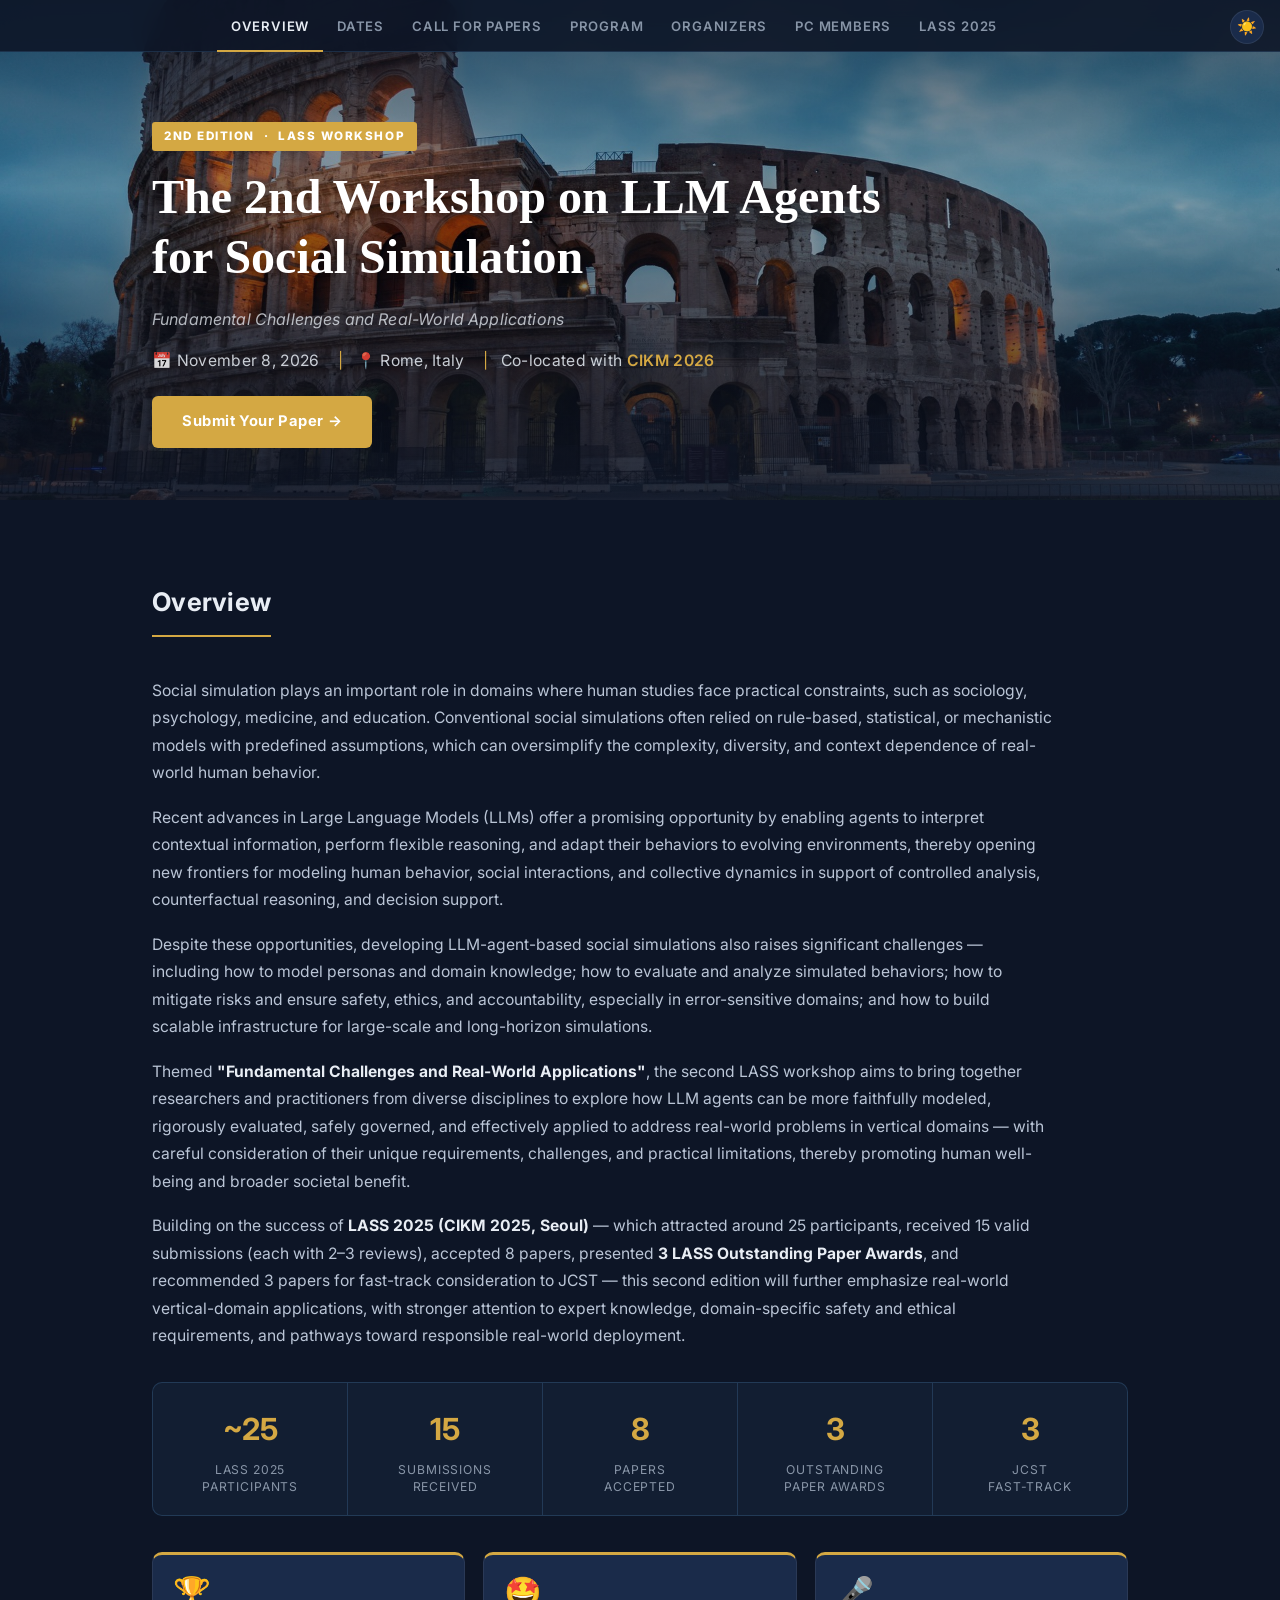
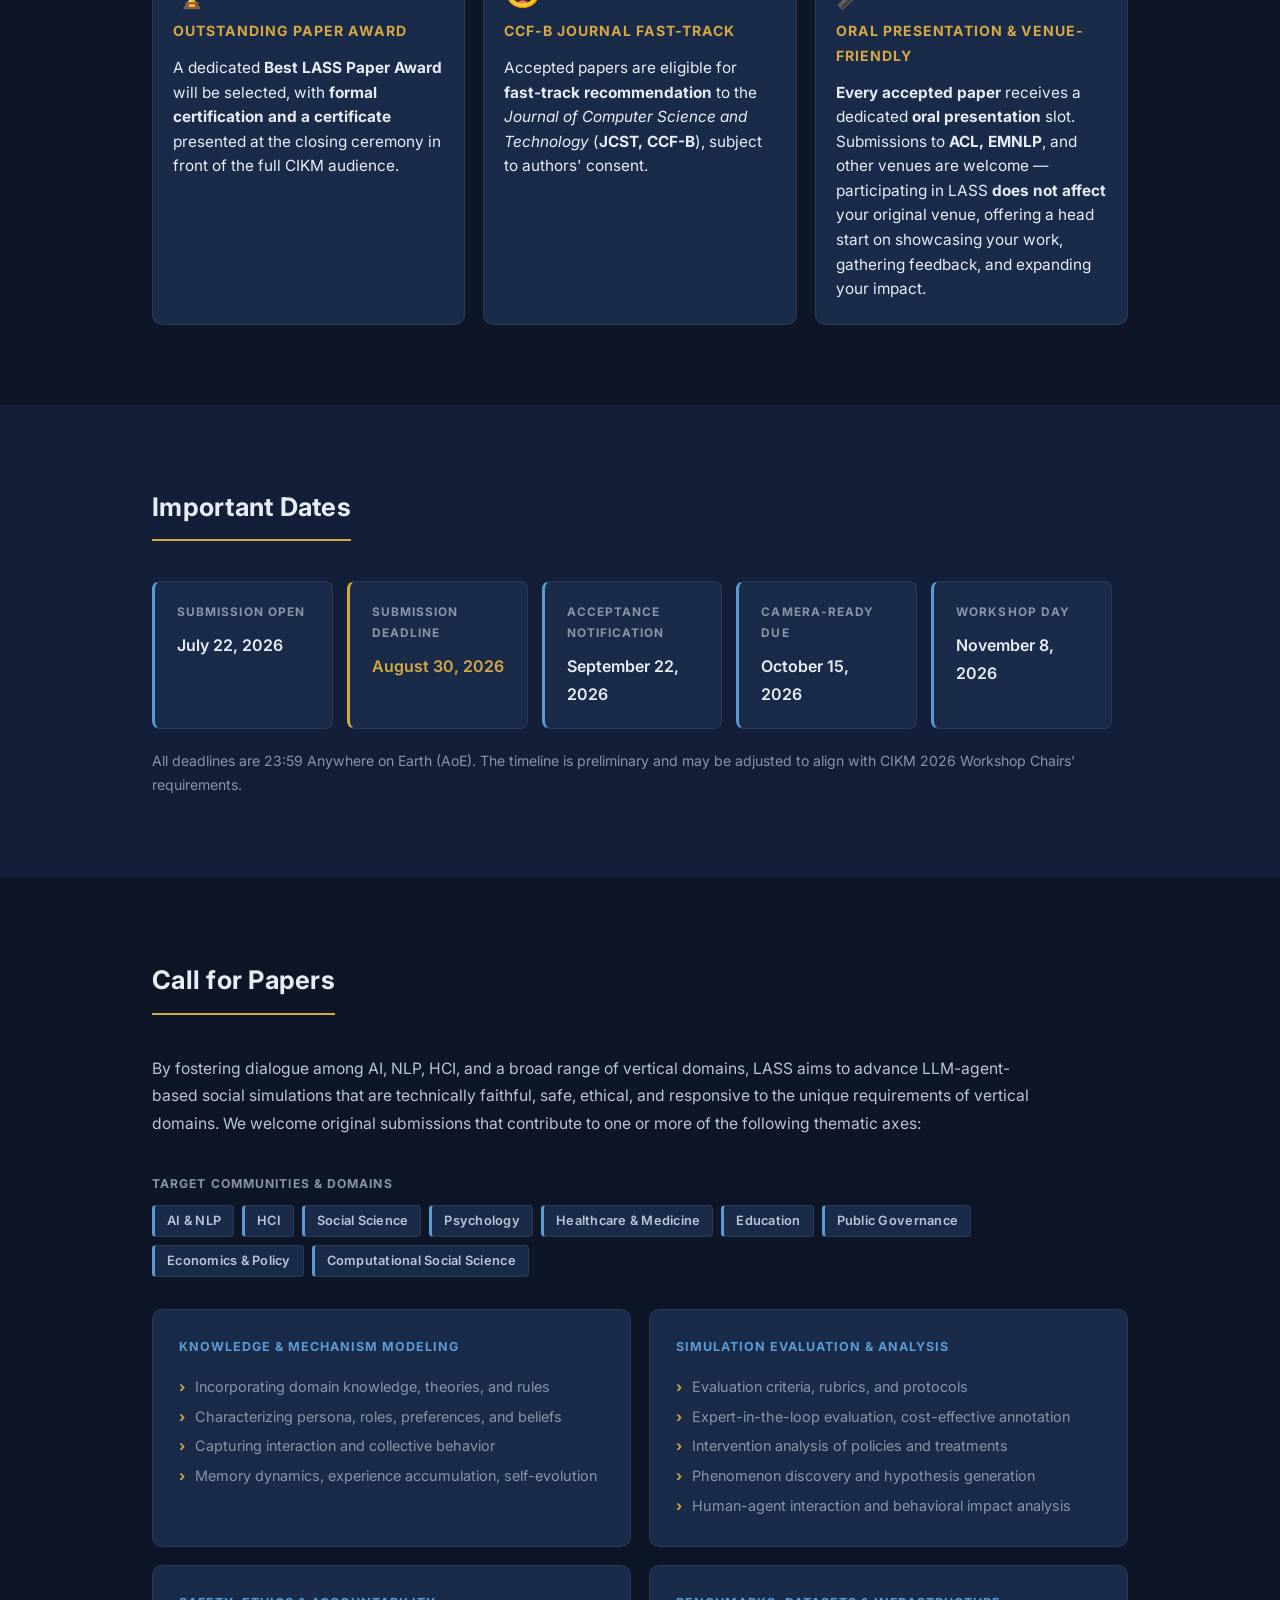
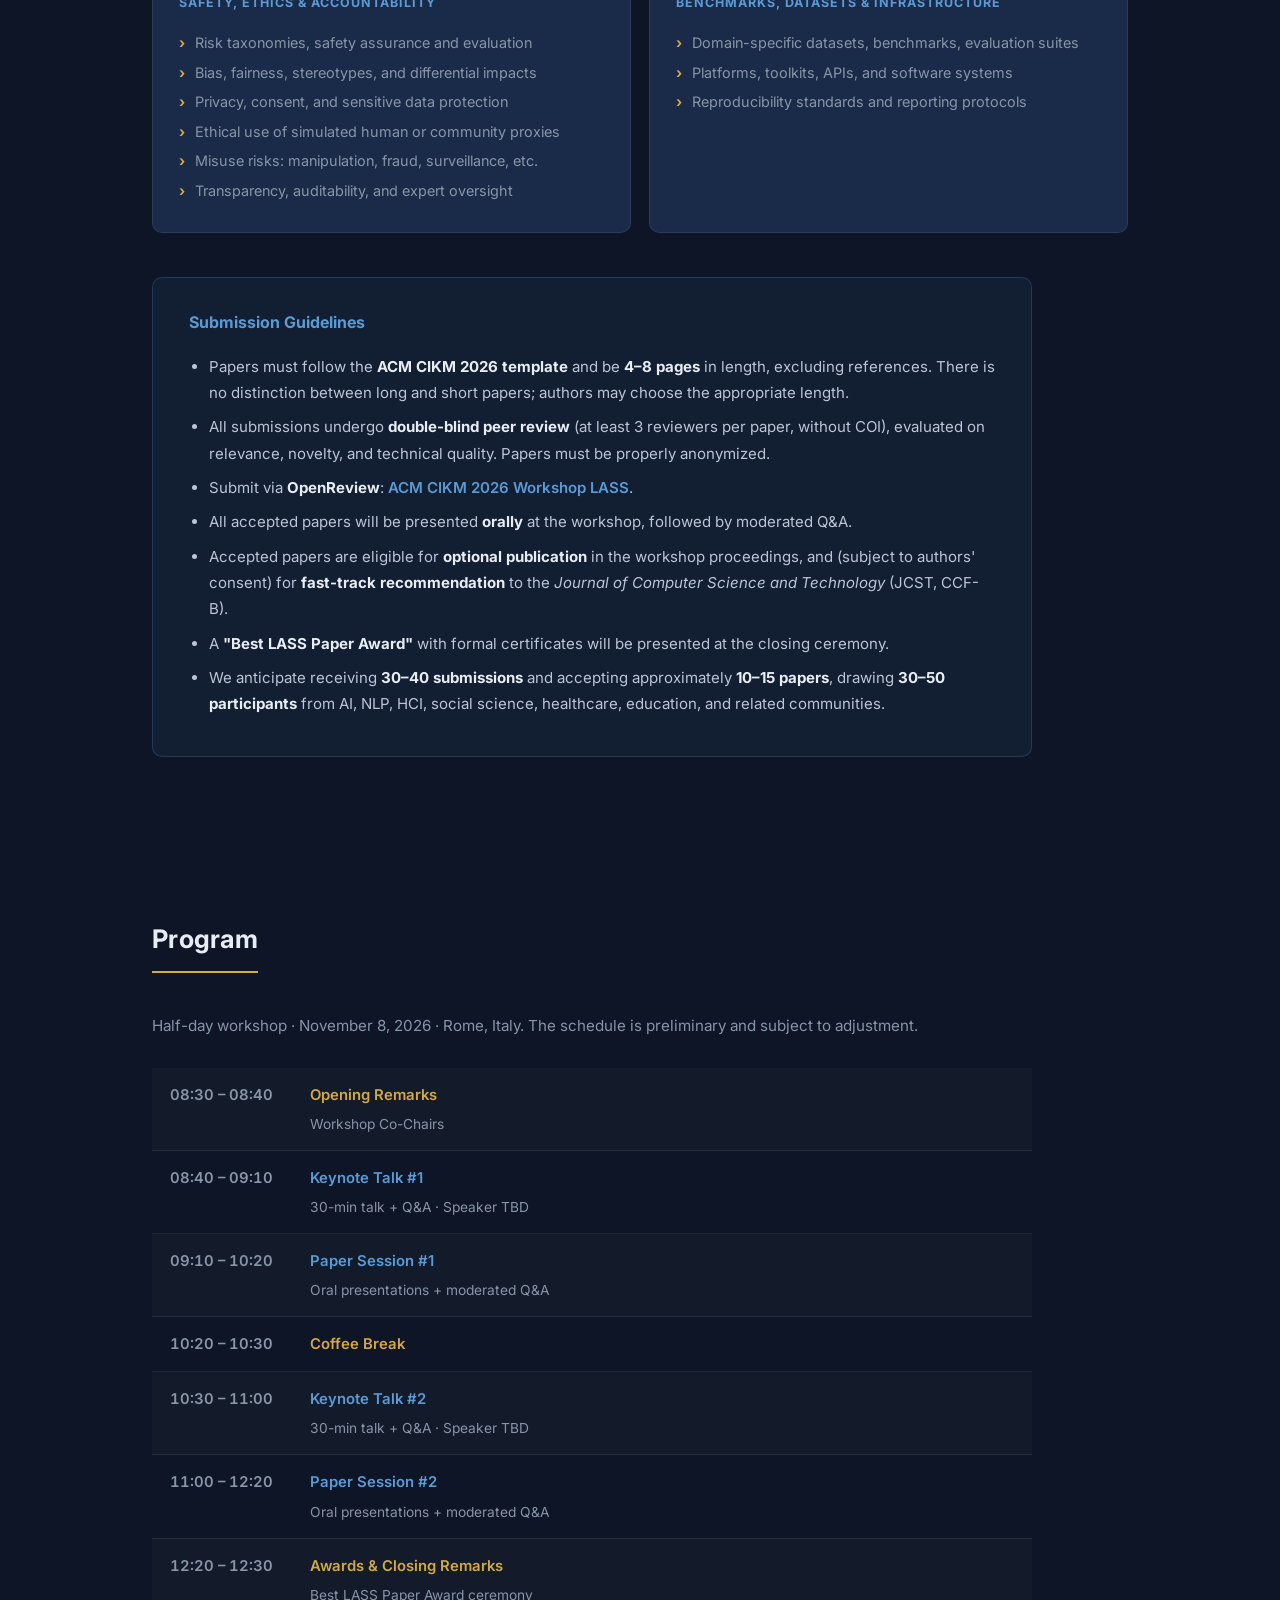
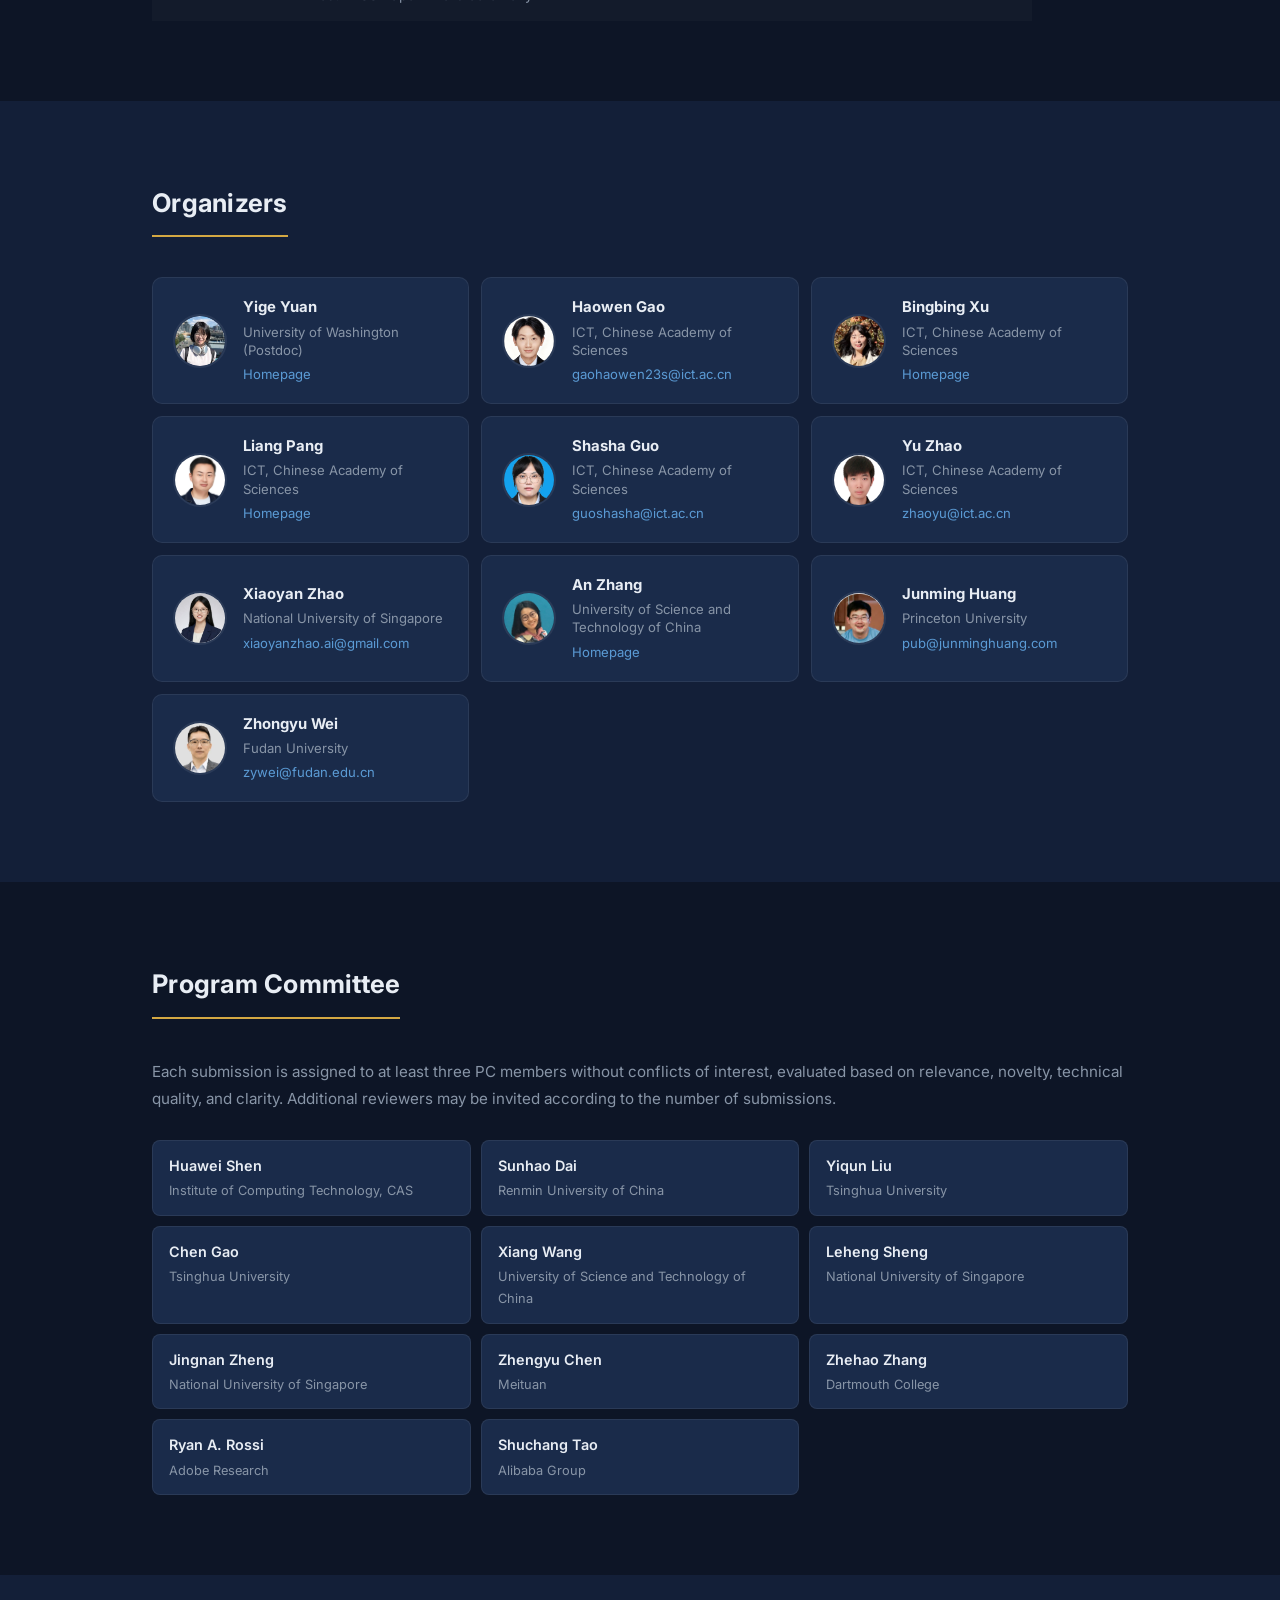
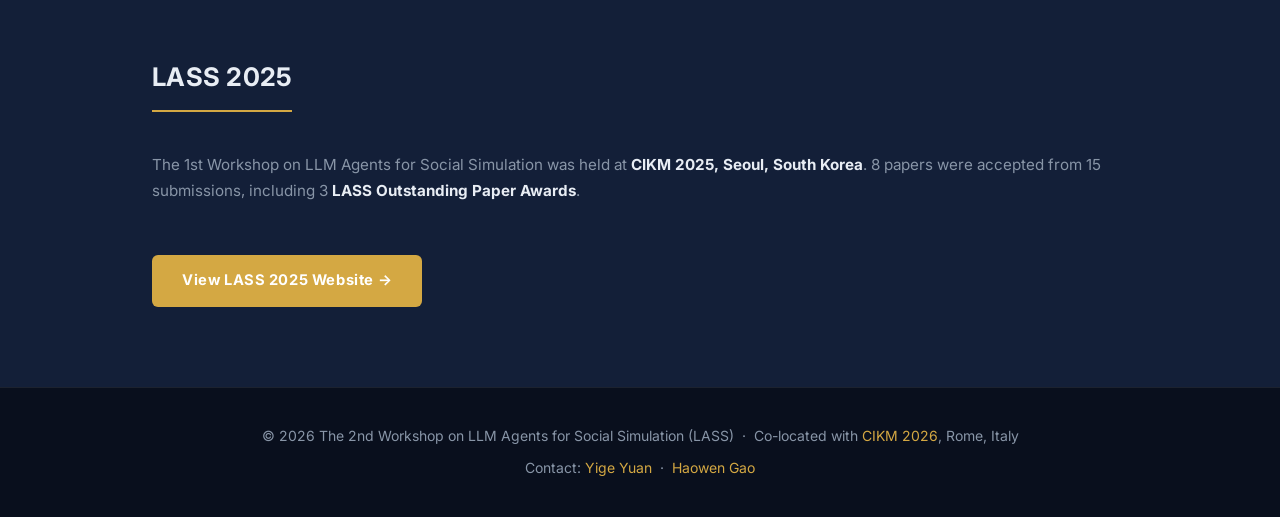
==== commit 85737283: "Fix onerror quote bug, unify organizer contact info, revamp Why-Submit cards - Fix Shasha Guo's oner" ====
--- a/index.html
+++ b/index.html
@@ -121,23 +121,22 @@
       </div>
     </div>
 
-    <!-- Why Submit to LASS -->
+        <!-- Why Submit to LASS -->
     <div class="why-submit-grid">
       <div class="why-card">
-        <div class="why-heading">Best LASS Paper Award</div>
-        <div class="why-body">Outstanding contributions recognized with a <strong>formal certificate</strong> presented at the <strong>closing ceremony</strong> in front of the full CIKM audience.</div>
+        <div class="why-icon">🏆</div>
+        <div class="why-heading">Outstanding Paper Award</div>
+        <div class="why-body">A dedicated <strong>Best LASS Paper Award</strong> will be selected, with <strong>formal certification and a certificate</strong> presented at the closing ceremony in front of the full CIKM audience.</div>
       </div>
       <div class="why-card">
-        <div class="why-heading">Fast-Track to JCST (CCF-B)</div>
+        <div class="why-icon">🤩</div>
+        <div class="why-heading">CCF-B Journal Fast-Track</div>
         <div class="why-body">Accepted papers are eligible for <strong>fast-track recommendation</strong> to the <em>Journal of Computer Science and Technology</em> (<strong>JCST, CCF-B</strong>), subject to authors' consent.</div>
       </div>
       <div class="why-card">
-        <div class="why-heading">Guaranteed Oral Presentation</div>
-        <div class="why-body"><strong>Every accepted paper</strong> receives a dedicated <strong>oral presentation slot</strong> with moderated Q&amp;A, maximizing visibility at CIKM 2026.</div>
-      </div>
-      <div class="why-card">
-        <div class="why-heading">Interdisciplinary Community</div>
-        <div class="why-body">Connect with <strong>30–50 expected attendees</strong> spanning AI, NLP, HCI, social science, <strong>healthcare, education</strong>, and public governance worldwide.</div>
+        <div class="why-icon">🎤</div>
+        <div class="why-heading">Oral Presentation &amp; Venue-Friendly</div>
+        <div class="why-body"><strong>Every accepted paper</strong> receives a dedicated <strong>oral presentation</strong> slot. Submissions to <strong>ACL, EMNLP</strong>, and other venues are welcome — participating in LASS <strong>does not affect</strong> your original venue, offering a head start on showcasing your work, gathering feedback, and expanding your impact.</div>
       </div>
     </div>
 
@@ -369,7 +368,6 @@
     <h2 class="section-title">Organizers</h2>
 
     <div class="organizers-grid">
-
       <div class="org-card">
         <img class="org-photo" src="assets/yige.jpg" alt="Yige Yuan"
              onerror="this.outerHTML='<div class=\'org-photo-placeholder\'>YY</div>'">
@@ -386,6 +384,7 @@
         <div class="org-info">
           <div class="org-name">Haowen Gao</div>
           <div class="org-affil">ICT, Chinese Academy of Sciences</div>
+          <a href="mailto:gaohaowen23s@ict.ac.cn">gaohaowen23s@ict.ac.cn</a>
         </div>
       </div>
 
@@ -411,10 +410,11 @@
 
       <div class="org-card">
         <img class="org-photo" src="assets/shasha.jpg" alt="Shasha Guo"
-             onerror="this.outerHTML='<div class="org-photo-placeholder">SG</div>'">
+             onerror="this.outerHTML='<div class=\'org-photo-placeholder\'>SG</div>'">
         <div class="org-info">
           <div class="org-name">Shasha Guo</div>
           <div class="org-affil">ICT, Chinese Academy of Sciences</div>
+          <a href="mailto:guoshasha@ict.ac.cn">guoshasha@ict.ac.cn</a>
         </div>
       </div>
 
@@ -424,6 +424,7 @@
         <div class="org-info">
           <div class="org-name">Yu Zhao</div>
           <div class="org-affil">ICT, Chinese Academy of Sciences</div>
+          <a href="mailto:zhaoyu@ict.ac.cn">zhaoyu@ict.ac.cn</a>
         </div>
       </div>
 
@@ -433,6 +434,7 @@
         <div class="org-info">
           <div class="org-name">Xiaoyan Zhao</div>
           <div class="org-affil">National University of Singapore</div>
+          <a href="mailto:xiaoyanzhao.ai@gmail.com">xiaoyanzhao.ai@gmail.com</a>
         </div>
       </div>
 
@@ -442,7 +444,7 @@
         <div class="org-info">
           <div class="org-name">An Zhang</div>
           <div class="org-affil">University of Science and Technology of China</div>
-          <a href="mailto:an_zhang@ustc.edu.cn">an_zhang@ustc.edu.cn</a>
+          <a href="https://anzhang314.github.io/index.html" target="_blank">Homepage</a>
         </div>
       </div>
 
@@ -465,11 +467,9 @@
           <a href="mailto:zywei@fudan.edu.cn">zywei@fudan.edu.cn</a>
         </div>
       </div>
-
     </div>
   </div>
 </div>
-
 
 <!-- ── Program Committee ──────────────────────────────────── -->
 <section id="pc">
--- a/style.css
+++ b/style.css
@@ -775,8 +775,8 @@
 /* ── Why Submit Cards ────────────────────────────────────── */
 .why-submit-grid {
   display: grid;
-  grid-template-columns: repeat(4, 1fr);
-  gap: 16px;
+  grid-template-columns: repeat(3, 1fr);
+  gap: 18px;
   margin-top: 36px;
   max-width: 980px;
 }
@@ -792,20 +792,26 @@
 
 .why-card:hover { background: var(--card-hover); }
 
+.why-card .why-icon {
+  font-size: 1.9rem;
+  line-height: 1;
+  margin-bottom: 12px;
+}
+
 .why-card .why-heading {
-  font-size: 0.8rem;
+  font-size: 0.88rem;
   font-weight: 700;
   text-transform: uppercase;
-  letter-spacing: 0.08em;
+  letter-spacing: 0.07em;
   color: var(--accent);
-  margin-bottom: 10px;
+  margin-bottom: 12px;
   transition: color 0.45s ease;
 }
 
 .why-card .why-body {
-  font-size: 0.9rem;
-  color: var(--text-body);
-  line-height: 1.55;
+  font-size: 0.96rem;
+  color: var(--text);
+  line-height: 1.6;
   transition: color 0.45s ease;
 }
 
@@ -875,9 +881,9 @@
   .cfp-tracks { grid-template-columns: 1fr; }
 }
 
-/* 中等屏：why-submit 2×2，dates 3列 */
+/* 中等屏：why-submit 3列保持，dates 3列 */
 @media (min-width: 769px) and (max-width: 900px) {
-  .why-submit-grid { grid-template-columns: repeat(2, 1fr); }
+  .why-submit-grid { grid-template-columns: repeat(3, 1fr); }
   .dates-grid { grid-template-columns: repeat(3, 1fr); }
 }
 
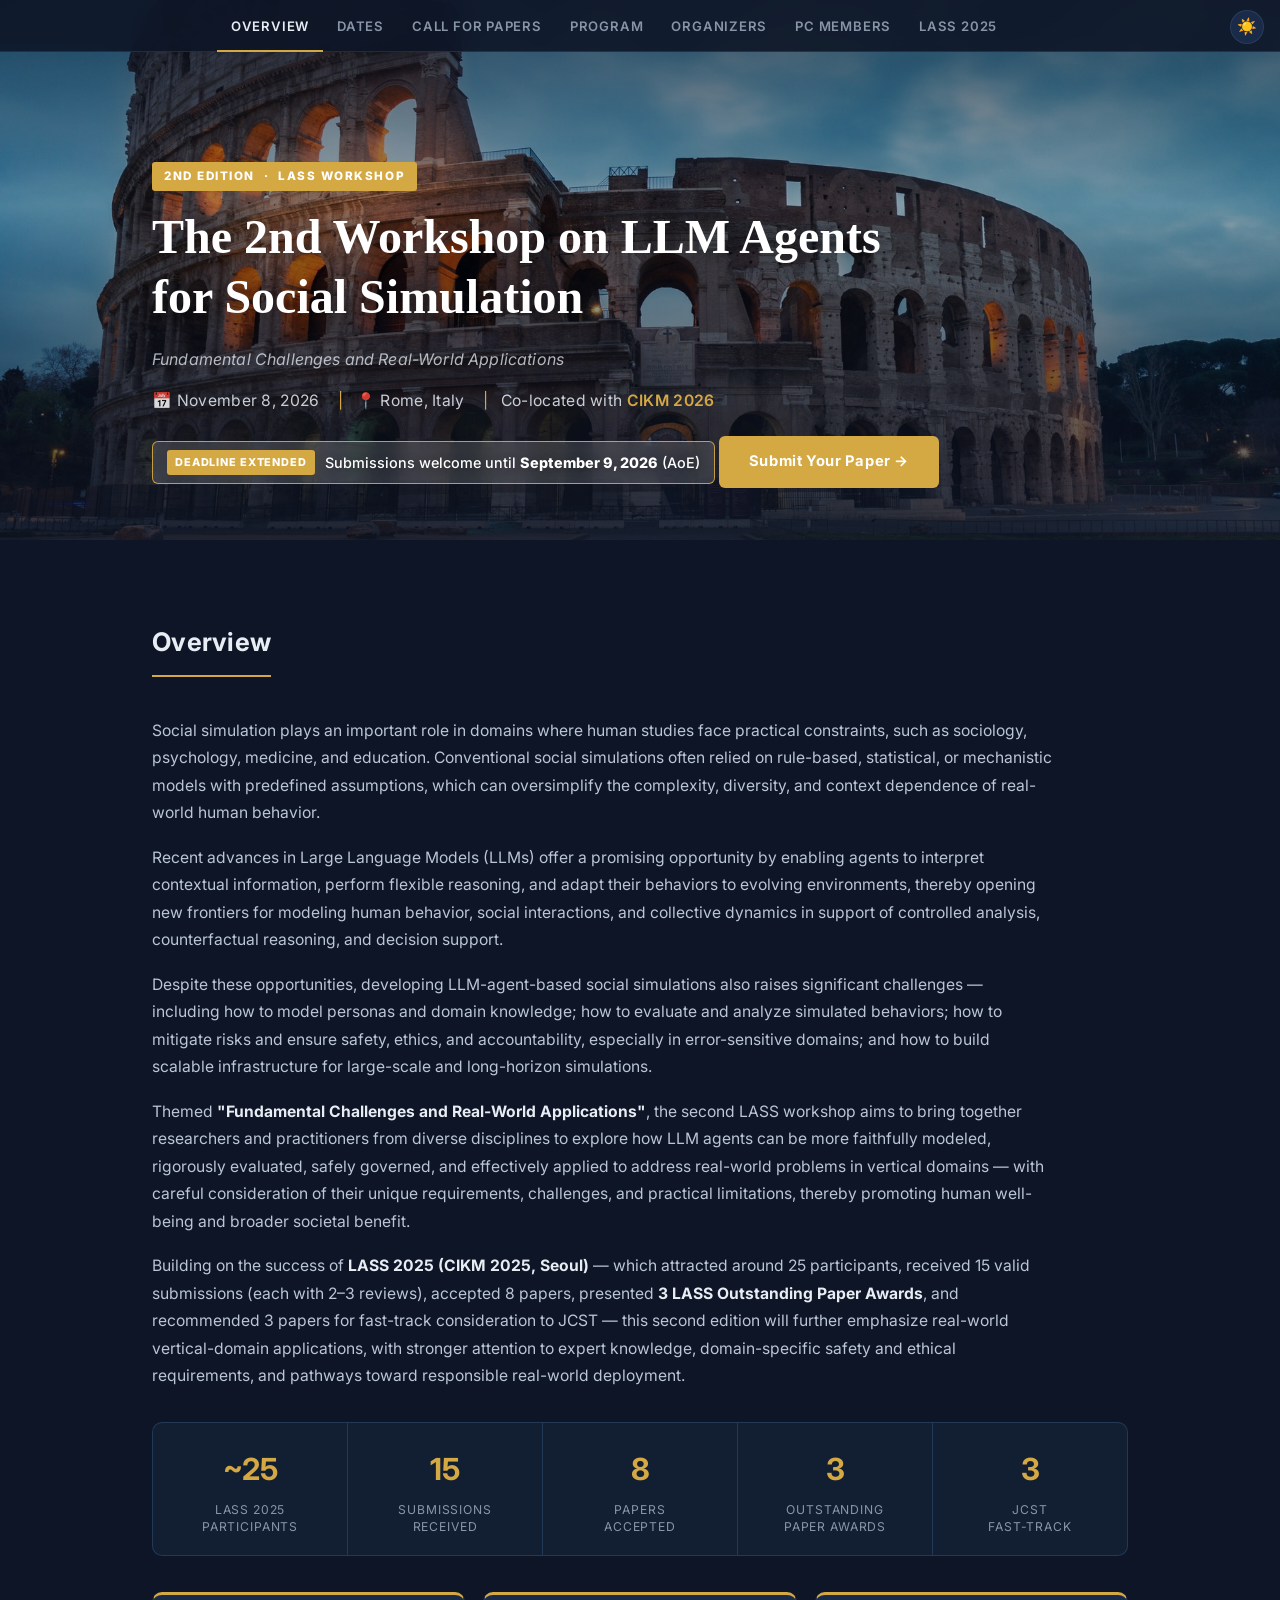
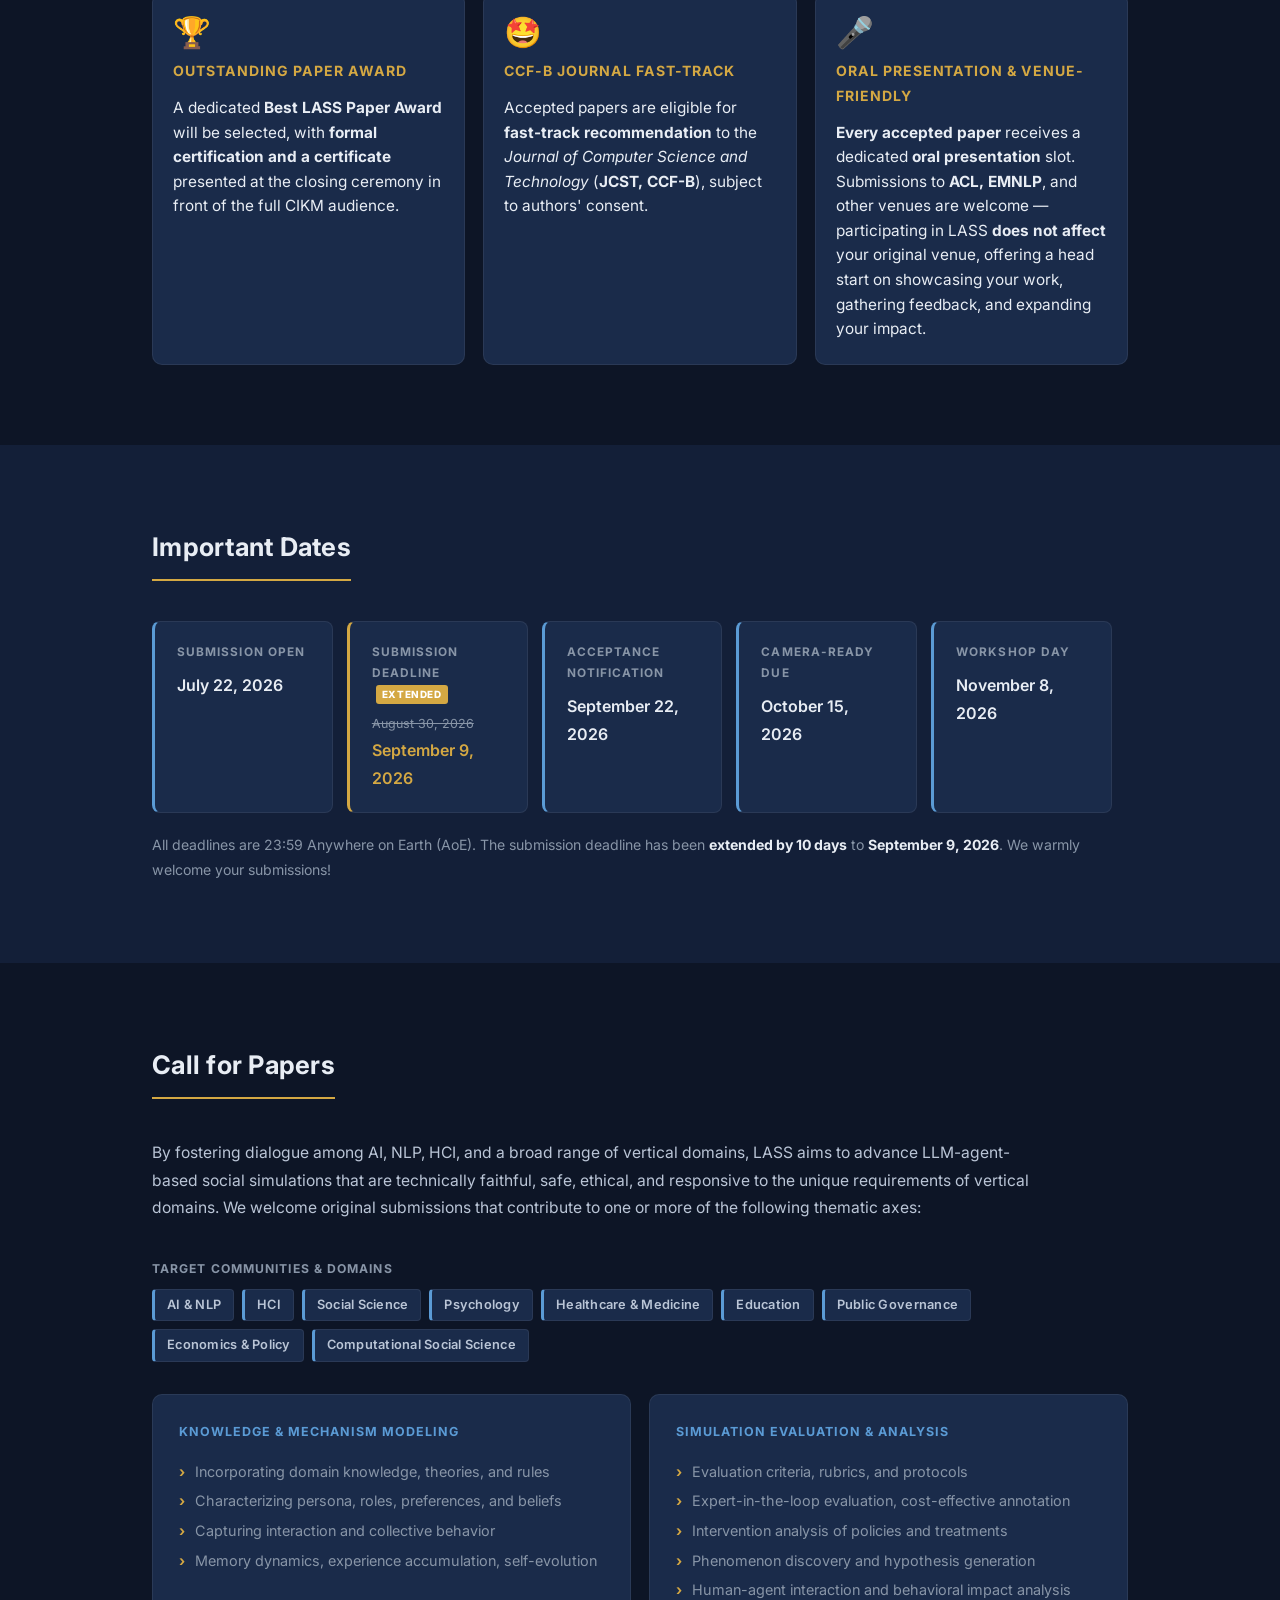
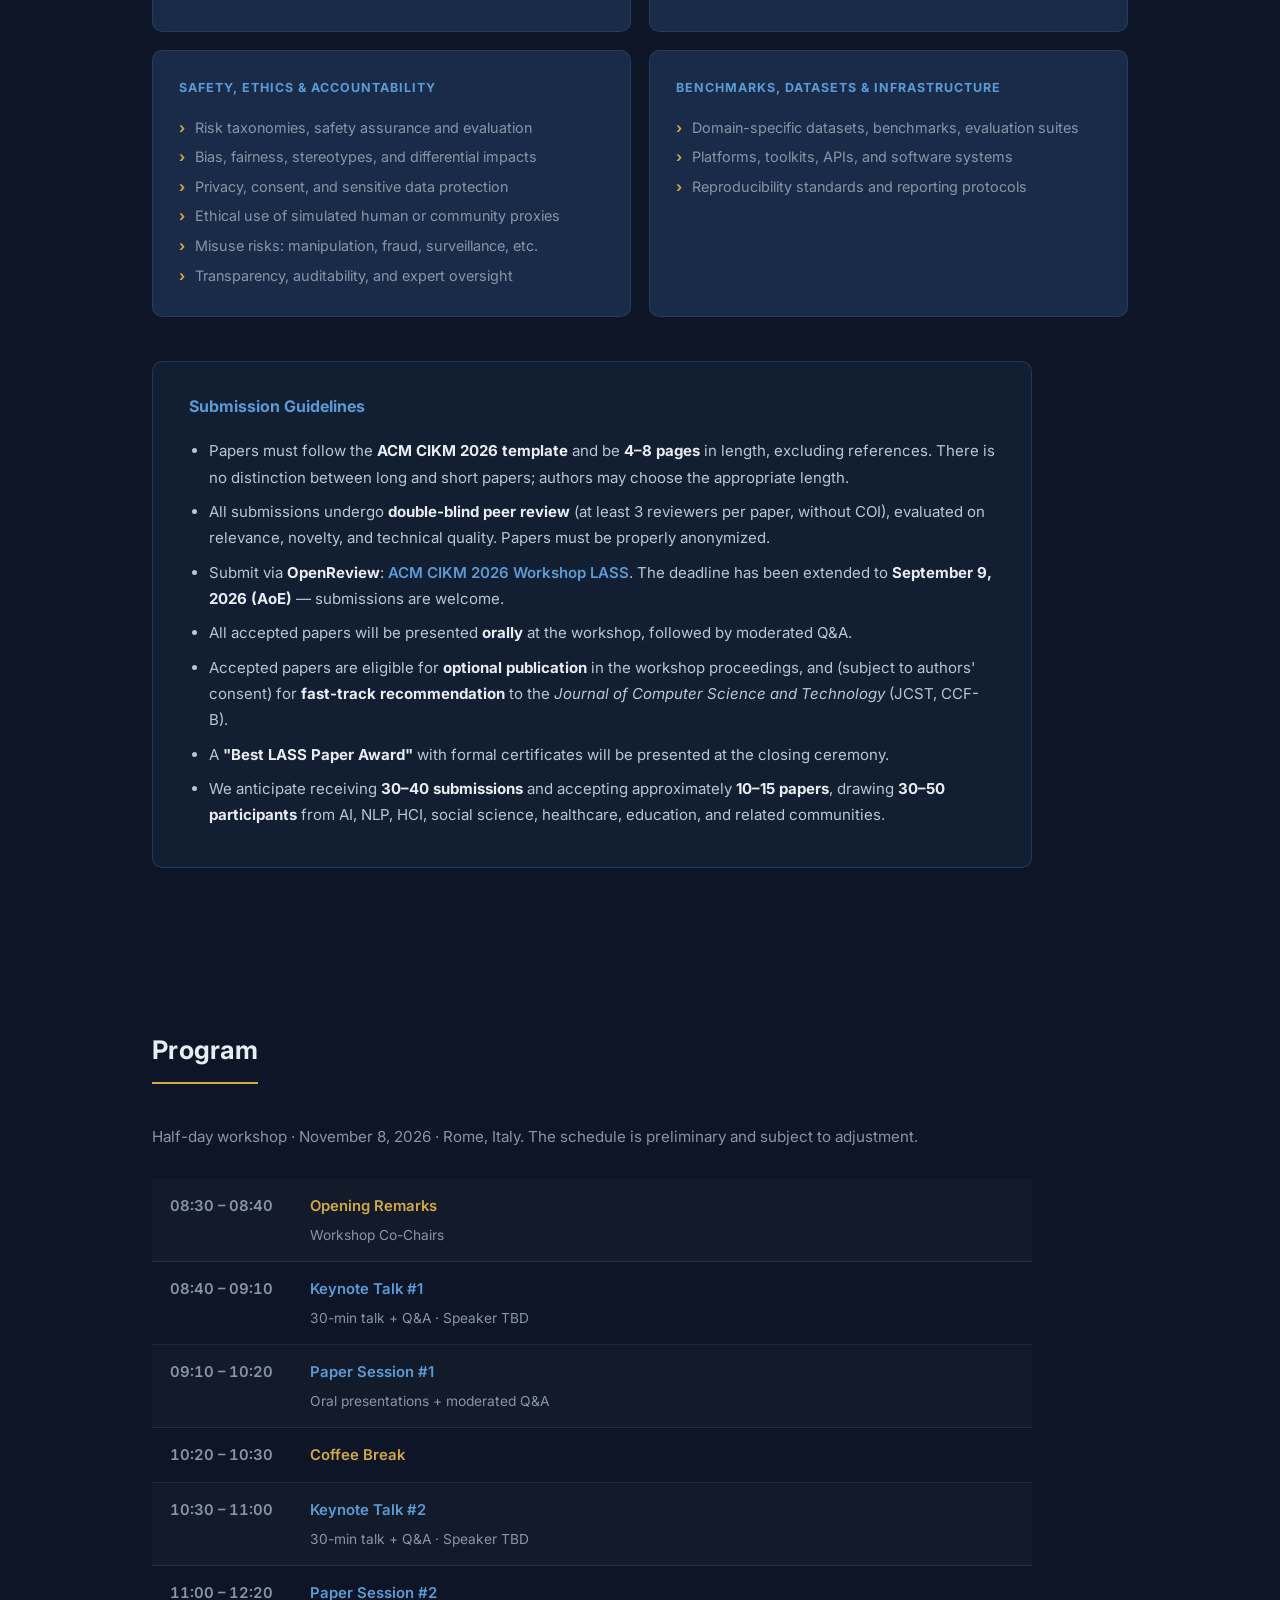
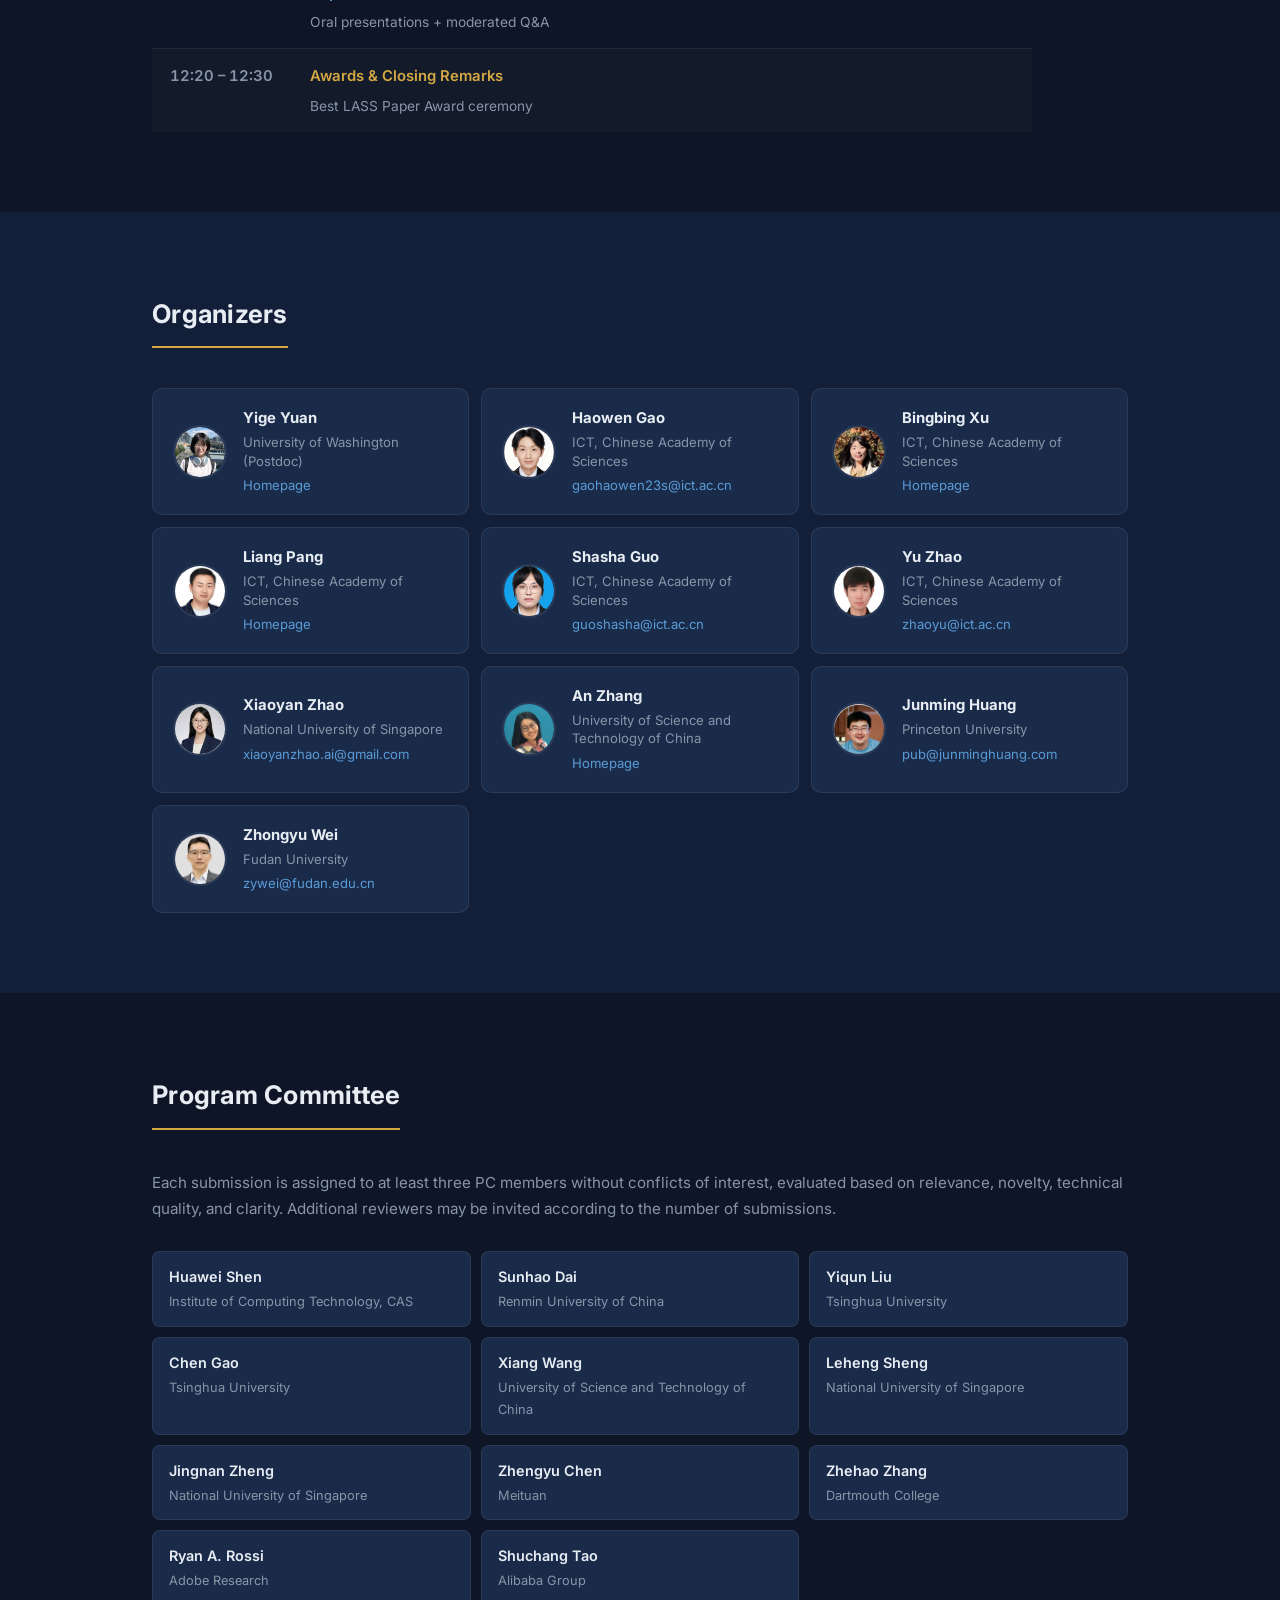
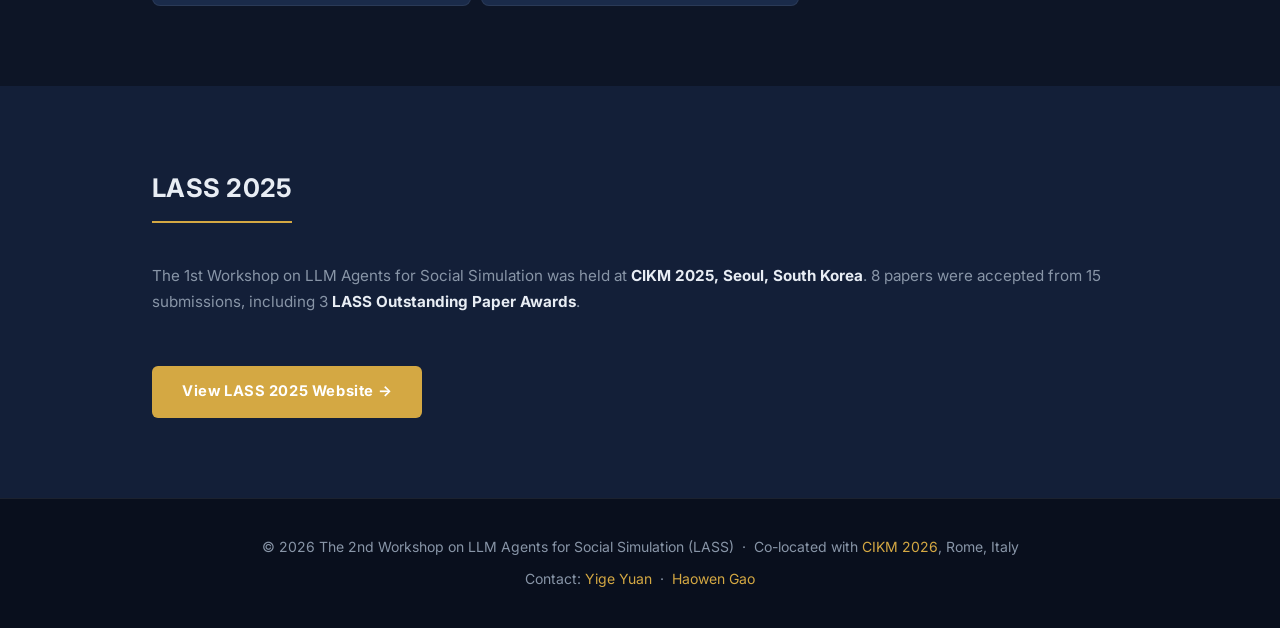
==== commit 09dfe473: "Extend submission deadline by 10 days to September 9 and welcome submissions. Co-authored-by: Cursor" ====
--- a/index.html
+++ b/index.html
@@ -50,6 +50,10 @@
       <span class="sep">|</span>
       <span>Co-located with <strong>CIKM 2026</strong></span>
     </p>
+    <div class="hero-extend">
+      <span class="hero-extend-badge">Deadline Extended</span>
+      <span>Submissions welcome until <strong>September 9, 2026</strong> (AoE)</span>
+    </div>
     <a href="https://openreview.net/group?id=ACM.org/CIKM/2026/Workshop/LASS" class="cta-btn" target="_blank" rel="noopener">Submit Your Paper →</a>
   </div>
 </section>
@@ -153,8 +157,9 @@
         <div class="value">July 22, 2026</div>
       </div>
       <div class="date-card highlight">
-        <div class="label">Submission Deadline</div>
-        <div class="value">August 30, 2026</div>
+        <div class="label">Submission Deadline <span class="ext-tag">Extended</span></div>
+        <div class="value-old">August 30, 2026</div>
+        <div class="value">September 9, 2026</div>
       </div>
       <div class="date-card">
         <div class="label">Acceptance Notification</div>
@@ -170,8 +175,9 @@
       </div>
     </div>
     <p style="margin-top:20px; font-size:0.88rem; color:var(--text-muted);">
-      All deadlines are 23:59 Anywhere on Earth (AoE). The timeline is preliminary and may be
-      adjusted to align with CIKM 2026 Workshop Chairs' requirements.
+      All deadlines are 23:59 Anywhere on Earth (AoE). The submission deadline has been
+      <strong>extended by 10 days</strong> to <strong>September 9, 2026</strong>.
+      We warmly welcome your submissions!
     </p>
   </div>
 </div>
@@ -265,6 +271,7 @@
         <li>
           Submit via <strong>OpenReview</strong>:
           <a href="https://openreview.net/group?id=ACM.org/CIKM/2026/Workshop/LASS" target="_blank" rel="noopener">ACM CIKM 2026 Workshop LASS</a>.
+          The deadline has been extended to <strong>September 9, 2026 (AoE)</strong> — submissions are welcome.
         </li>
         <li>
           All accepted papers will be presented <strong>orally</strong> at the workshop,
--- a/style.css
+++ b/style.css
@@ -231,7 +231,7 @@
 #hero {
   position: relative;
   width: 100%;
-  height: 500px;
+  height: 540px;
   overflow: hidden;
   display: flex;
   align-items: flex-end;
@@ -339,6 +339,38 @@
 .hero-meta .sep { color: var(--accent); margin: 0 8px; transition: color 0.45s ease; }
 .hero-meta strong { color: var(--accent); font-weight: 600; transition: color 0.45s ease; }
 
+.hero-extend {
+  display: inline-flex;
+  align-items: center;
+  gap: 10px;
+  flex-wrap: wrap;
+  margin-top: 16px;
+  padding: 8px 14px;
+  background: rgba(255,255,255,0.14);
+  border: 1px solid rgba(212,168,67,0.9);
+  border-radius: 6px;
+  color: #fff;
+  font-size: 0.9rem;
+  font-weight: 500;
+  backdrop-filter: blur(8px);
+  -webkit-backdrop-filter: blur(8px);
+  text-shadow: 0 1px 8px rgba(0,0,0,0.35);
+}
+
+.hero-extend-badge {
+  background: var(--accent);
+  color: #fff;
+  font-size: 0.68rem;
+  font-weight: 800;
+  letter-spacing: 0.08em;
+  text-transform: uppercase;
+  padding: 3px 8px;
+  border-radius: 3px;
+  text-shadow: none;
+}
+
+.hero-extend strong { color: #fff; font-weight: 800; }
+
 /* ── Section wrapper ─────────────────────────────────────── */
 .section {
   max-width: 1080px;
@@ -406,6 +438,29 @@
 
 .date-card.highlight { border-left-color: var(--accent); }
 .date-card.highlight .value { color: var(--accent); }
+
+.date-card .value-old {
+  font-size: 0.78rem;
+  color: var(--text-muted);
+  text-decoration: line-through;
+  margin-bottom: 2px;
+}
+
+.ext-tag {
+  display: inline-block;
+  font-size: 0.62rem;
+  font-weight: 800;
+  letter-spacing: 0.06em;
+  text-transform: uppercase;
+  background: var(--accent);
+  color: #fff;
+  padding: 1px 6px;
+  border-radius: 3px;
+  margin-left: 4px;
+  vertical-align: middle;
+}
+
+html[data-theme="light"] .ext-tag { color: #fff; }
 
 /* ── Call for Papers ─────────────────────────────────────── */
 .cfp-intro {
@@ -860,9 +915,10 @@
   /* navbar handled by hamburger menu above */
   #theme-toggle { top: 8px; right: 10px; }
 
-  #hero { height: 380px; }
+  #hero { height: 420px; }
   .hero-content { padding: 0 24px 36px; }
   .hero-title { font-size: 1.5rem; }
+  .hero-extend { font-size: 0.8rem; padding: 7px 12px; }
 
   .section { padding: 52px 24px; }
 
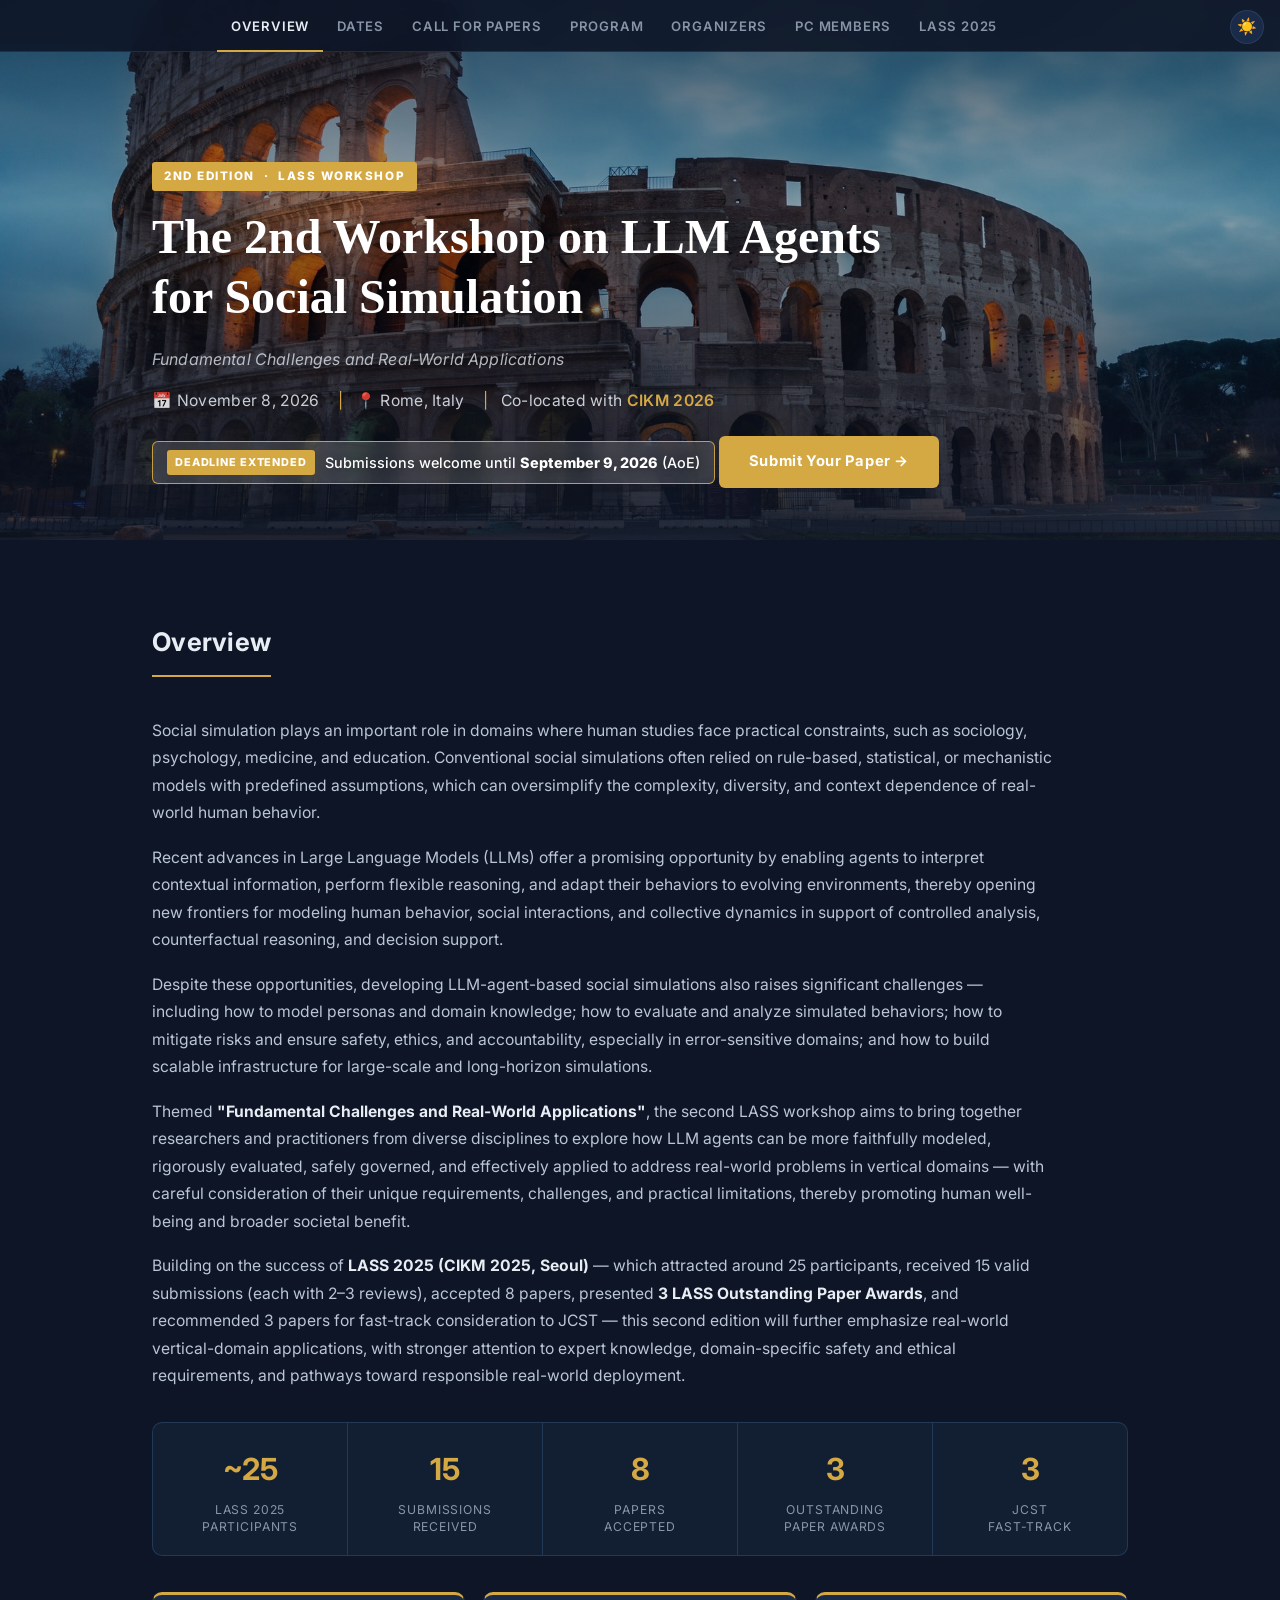
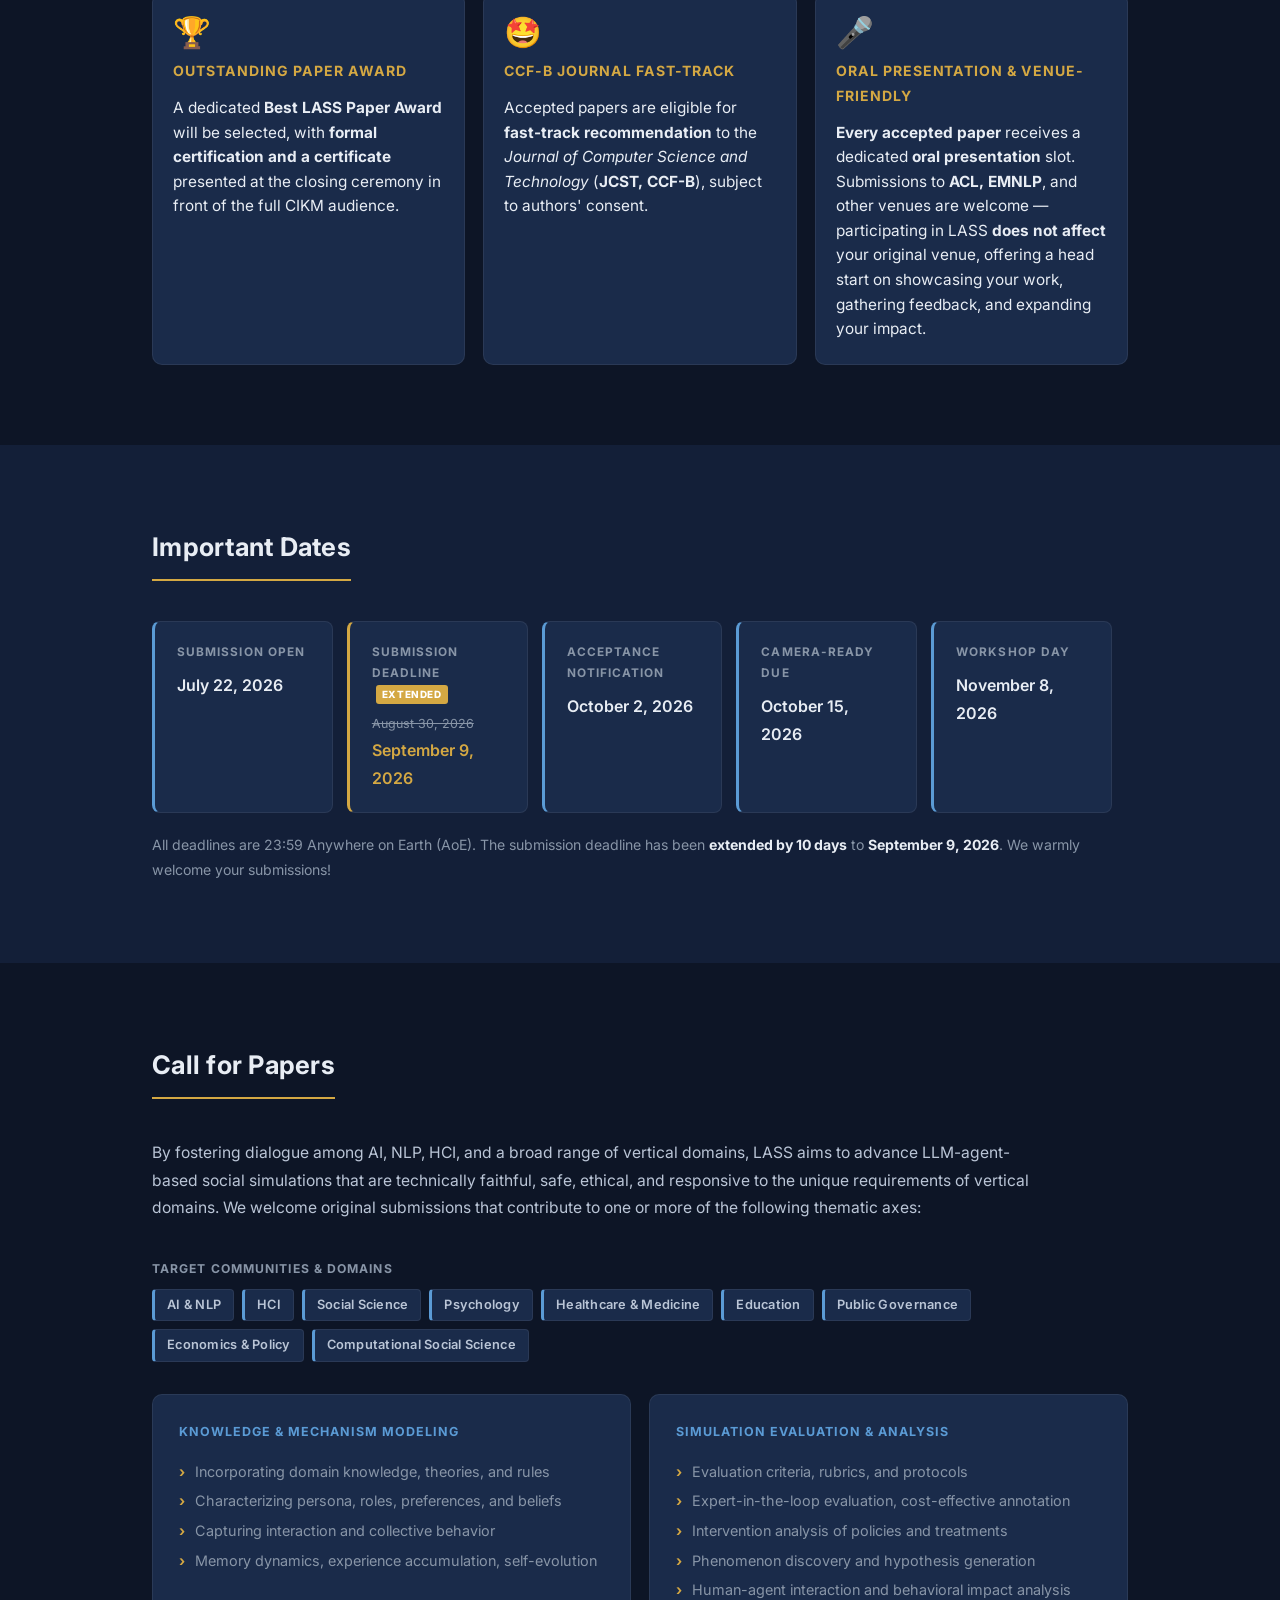
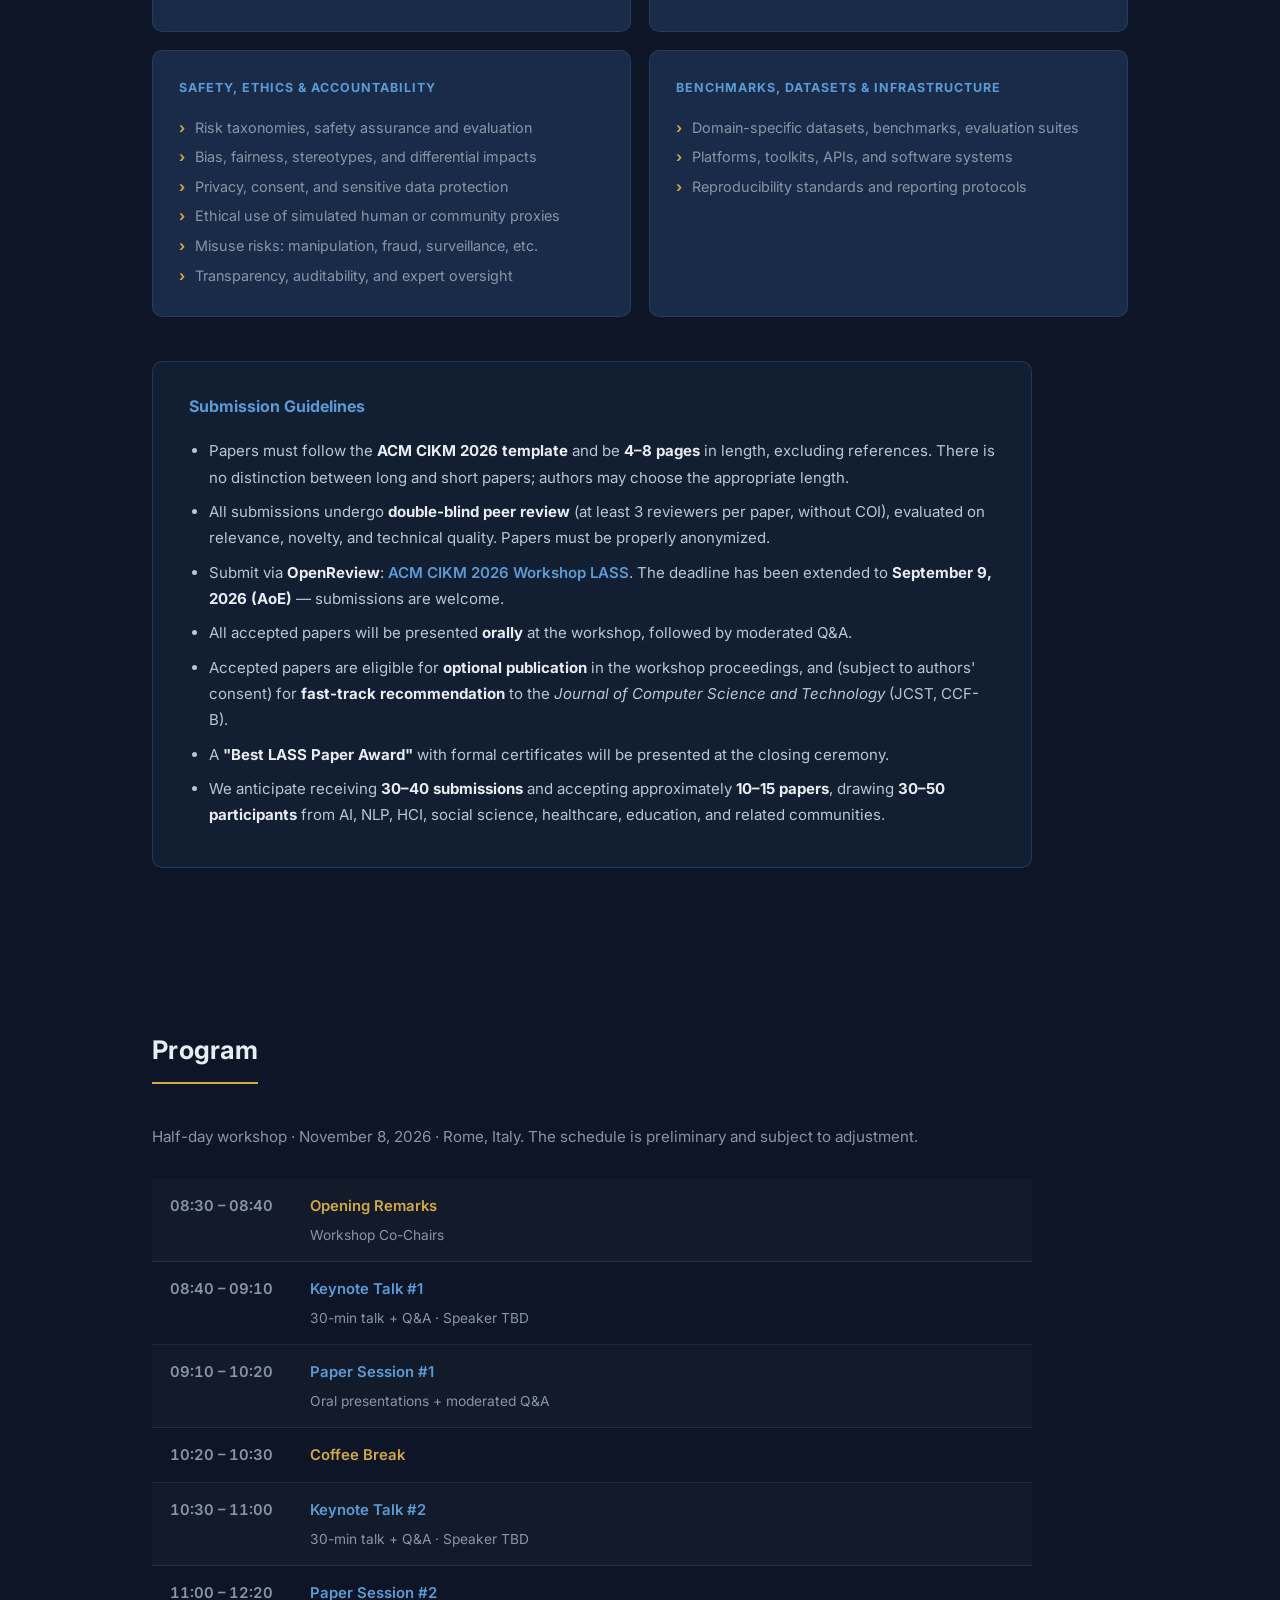
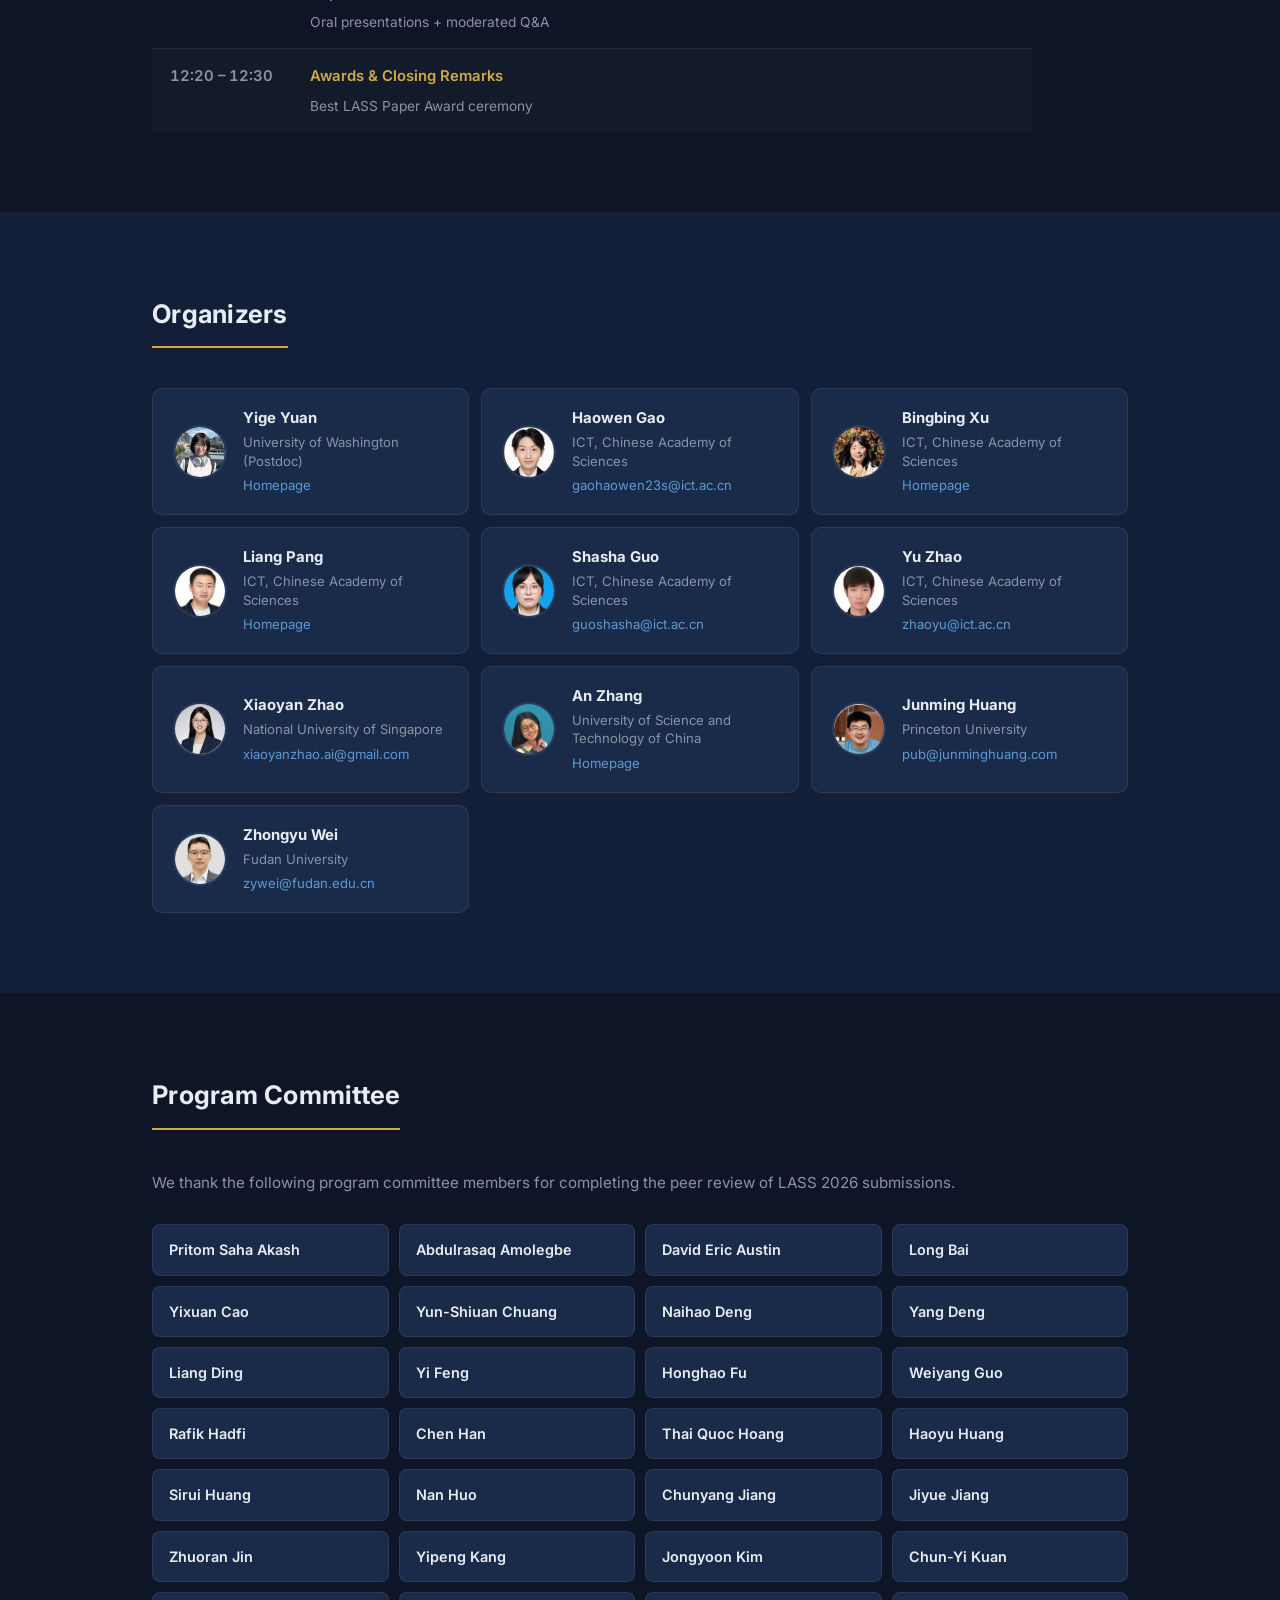
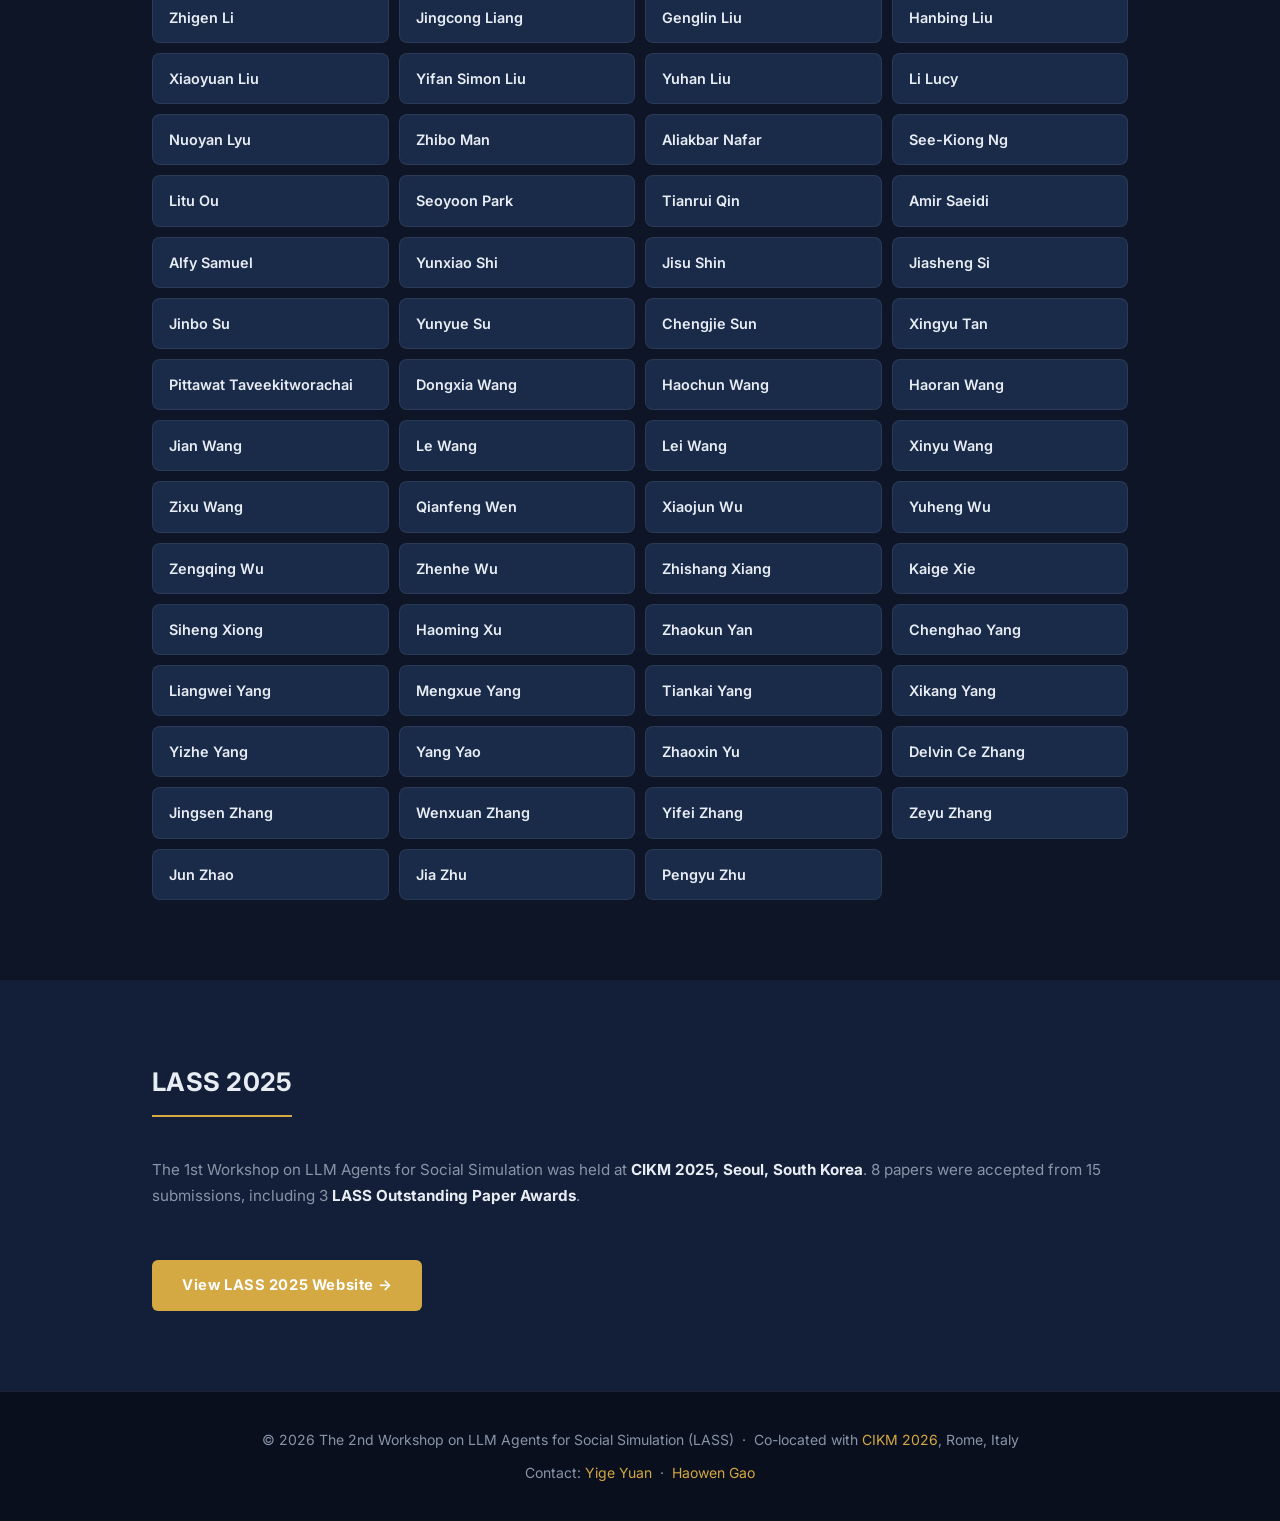
==== commit 2b19703a: "Postpone acceptance notification to October 2 and list reviewers who submitted reviews. Co-authored-" ====
--- a/index.html
+++ b/index.html
@@ -163,7 +163,7 @@
       </div>
       <div class="date-card">
         <div class="label">Acceptance Notification</div>
-        <div class="value">September 22, 2026</div>
+        <div class="value">October 2, 2026</div>
       </div>
       <div class="date-card">
         <div class="label">Camera-Ready Due</div>
@@ -483,55 +483,92 @@
   <div class="section">
     <h2 class="section-title">Program Committee</h2>
     <p style="color:var(--text-muted); font-size:0.95rem; margin-bottom:28px;">
-      Each submission is assigned to at least three PC members without conflicts of interest,
-      evaluated based on relevance, novelty, technical quality, and clarity.
-      Additional reviewers may be invited according to the number of submissions.
+      We thank the following program committee members for completing the peer review of LASS 2026 submissions.
     </p>
     <div class="pc-grid">
-      <div class="pc-item">
-        <div class="pc-name">Huawei Shen</div>
-        <div class="pc-affil">Institute of Computing Technology, CAS</div>
-      </div>
-      <div class="pc-item">
-        <div class="pc-name">Sunhao Dai</div>
-        <div class="pc-affil">Renmin University of China</div>
-      </div>
-      <div class="pc-item">
-        <div class="pc-name">Yiqun Liu</div>
-        <div class="pc-affil">Tsinghua University</div>
-      </div>
-      <div class="pc-item">
-        <div class="pc-name">Chen Gao</div>
-        <div class="pc-affil">Tsinghua University</div>
-      </div>
-      <div class="pc-item">
-        <div class="pc-name">Xiang Wang</div>
-        <div class="pc-affil">University of Science and Technology of China</div>
-      </div>
-      <div class="pc-item">
-        <div class="pc-name">Leheng Sheng</div>
-        <div class="pc-affil">National University of Singapore</div>
-      </div>
-      <div class="pc-item">
-        <div class="pc-name">Jingnan Zheng</div>
-        <div class="pc-affil">National University of Singapore</div>
-      </div>
-      <div class="pc-item">
-        <div class="pc-name">Zhengyu Chen</div>
-        <div class="pc-affil">Meituan</div>
-      </div>
-      <div class="pc-item">
-        <div class="pc-name">Zhehao Zhang</div>
-        <div class="pc-affil">Dartmouth College</div>
-      </div>
-      <div class="pc-item">
-        <div class="pc-name">Ryan A. Rossi</div>
-        <div class="pc-affil">Adobe Research</div>
-      </div>
-      <div class="pc-item">
-        <div class="pc-name">Shuchang Tao</div>
-        <div class="pc-affil">Alibaba Group</div>
-      </div>
+      <div class="pc-item"><div class="pc-name">Pritom Saha Akash</div></div>
+      <div class="pc-item"><div class="pc-name">Abdulrasaq Amolegbe</div></div>
+      <div class="pc-item"><div class="pc-name">David Eric Austin</div></div>
+      <div class="pc-item"><div class="pc-name">Long Bai</div></div>
+      <div class="pc-item"><div class="pc-name">Yixuan Cao</div></div>
+      <div class="pc-item"><div class="pc-name">Yun-Shiuan Chuang</div></div>
+      <div class="pc-item"><div class="pc-name">Naihao Deng</div></div>
+      <div class="pc-item"><div class="pc-name">Yang Deng</div></div>
+      <div class="pc-item"><div class="pc-name">Liang Ding</div></div>
+      <div class="pc-item"><div class="pc-name">Yi Feng</div></div>
+      <div class="pc-item"><div class="pc-name">Honghao Fu</div></div>
+      <div class="pc-item"><div class="pc-name">Weiyang Guo</div></div>
+      <div class="pc-item"><div class="pc-name">Rafik Hadfi</div></div>
+      <div class="pc-item"><div class="pc-name">Chen Han</div></div>
+      <div class="pc-item"><div class="pc-name">Thai Quoc Hoang</div></div>
+      <div class="pc-item"><div class="pc-name">Haoyu Huang</div></div>
+      <div class="pc-item"><div class="pc-name">Sirui Huang</div></div>
+      <div class="pc-item"><div class="pc-name">Nan Huo</div></div>
+      <div class="pc-item"><div class="pc-name">Chunyang Jiang</div></div>
+      <div class="pc-item"><div class="pc-name">Jiyue Jiang</div></div>
+      <div class="pc-item"><div class="pc-name">Zhuoran Jin</div></div>
+      <div class="pc-item"><div class="pc-name">Yipeng Kang</div></div>
+      <div class="pc-item"><div class="pc-name">Jongyoon Kim</div></div>
+      <div class="pc-item"><div class="pc-name">Chun-Yi Kuan</div></div>
+      <div class="pc-item"><div class="pc-name">Zhigen Li</div></div>
+      <div class="pc-item"><div class="pc-name">Jingcong Liang</div></div>
+      <div class="pc-item"><div class="pc-name">Genglin Liu</div></div>
+      <div class="pc-item"><div class="pc-name">Hanbing Liu</div></div>
+      <div class="pc-item"><div class="pc-name">Xiaoyuan Liu</div></div>
+      <div class="pc-item"><div class="pc-name">Yifan Simon Liu</div></div>
+      <div class="pc-item"><div class="pc-name">Yuhan Liu</div></div>
+      <div class="pc-item"><div class="pc-name">Li Lucy</div></div>
+      <div class="pc-item"><div class="pc-name">Nuoyan Lyu</div></div>
+      <div class="pc-item"><div class="pc-name">Zhibo Man</div></div>
+      <div class="pc-item"><div class="pc-name">Aliakbar Nafar</div></div>
+      <div class="pc-item"><div class="pc-name">See-Kiong Ng</div></div>
+      <div class="pc-item"><div class="pc-name">Litu Ou</div></div>
+      <div class="pc-item"><div class="pc-name">Seoyoon Park</div></div>
+      <div class="pc-item"><div class="pc-name">Tianrui Qin</div></div>
+      <div class="pc-item"><div class="pc-name">Amir Saeidi</div></div>
+      <div class="pc-item"><div class="pc-name">Alfy Samuel</div></div>
+      <div class="pc-item"><div class="pc-name">Yunxiao Shi</div></div>
+      <div class="pc-item"><div class="pc-name">Jisu Shin</div></div>
+      <div class="pc-item"><div class="pc-name">Jiasheng Si</div></div>
+      <div class="pc-item"><div class="pc-name">Jinbo Su</div></div>
+      <div class="pc-item"><div class="pc-name">Yunyue Su</div></div>
+      <div class="pc-item"><div class="pc-name">Chengjie Sun</div></div>
+      <div class="pc-item"><div class="pc-name">Xingyu Tan</div></div>
+      <div class="pc-item"><div class="pc-name">Pittawat Taveekitworachai</div></div>
+      <div class="pc-item"><div class="pc-name">Dongxia Wang</div></div>
+      <div class="pc-item"><div class="pc-name">Haochun Wang</div></div>
+      <div class="pc-item"><div class="pc-name">Haoran Wang</div></div>
+      <div class="pc-item"><div class="pc-name">Jian Wang</div></div>
+      <div class="pc-item"><div class="pc-name">Le Wang</div></div>
+      <div class="pc-item"><div class="pc-name">Lei Wang</div></div>
+      <div class="pc-item"><div class="pc-name">Xinyu Wang</div></div>
+      <div class="pc-item"><div class="pc-name">Zixu Wang</div></div>
+      <div class="pc-item"><div class="pc-name">Qianfeng Wen</div></div>
+      <div class="pc-item"><div class="pc-name">Xiaojun Wu</div></div>
+      <div class="pc-item"><div class="pc-name">Yuheng Wu</div></div>
+      <div class="pc-item"><div class="pc-name">Zengqing Wu</div></div>
+      <div class="pc-item"><div class="pc-name">Zhenhe Wu</div></div>
+      <div class="pc-item"><div class="pc-name">Zhishang Xiang</div></div>
+      <div class="pc-item"><div class="pc-name">Kaige Xie</div></div>
+      <div class="pc-item"><div class="pc-name">Siheng Xiong</div></div>
+      <div class="pc-item"><div class="pc-name">Haoming Xu</div></div>
+      <div class="pc-item"><div class="pc-name">Zhaokun Yan</div></div>
+      <div class="pc-item"><div class="pc-name">Chenghao Yang</div></div>
+      <div class="pc-item"><div class="pc-name">Liangwei Yang</div></div>
+      <div class="pc-item"><div class="pc-name">Mengxue Yang</div></div>
+      <div class="pc-item"><div class="pc-name">Tiankai Yang</div></div>
+      <div class="pc-item"><div class="pc-name">Xikang Yang</div></div>
+      <div class="pc-item"><div class="pc-name">Yizhe Yang</div></div>
+      <div class="pc-item"><div class="pc-name">Yang Yao</div></div>
+      <div class="pc-item"><div class="pc-name">Zhaoxin Yu</div></div>
+      <div class="pc-item"><div class="pc-name">Delvin Ce Zhang</div></div>
+      <div class="pc-item"><div class="pc-name">Jingsen Zhang</div></div>
+      <div class="pc-item"><div class="pc-name">Wenxuan Zhang</div></div>
+      <div class="pc-item"><div class="pc-name">Yifei Zhang</div></div>
+      <div class="pc-item"><div class="pc-name">Zeyu Zhang</div></div>
+      <div class="pc-item"><div class="pc-name">Jun Zhao</div></div>
+      <div class="pc-item"><div class="pc-name">Jia Zhu</div></div>
+      <div class="pc-item"><div class="pc-name">Pengyu Zhu</div></div>
     </div>
   </div>
 </section>
--- a/style.css
+++ b/style.css
@@ -718,9 +718,8 @@
 /* ── Program Committee ───────────────────────────────────── */
 .pc-grid {
   display: grid;
-  grid-template-columns: repeat(auto-fill, minmax(280px, 1fr));
+  grid-template-columns: repeat(auto-fill, minmax(200px, 1fr));
   gap: 10px;
-  max-width: 980px;
 }
 
 .pc-item {
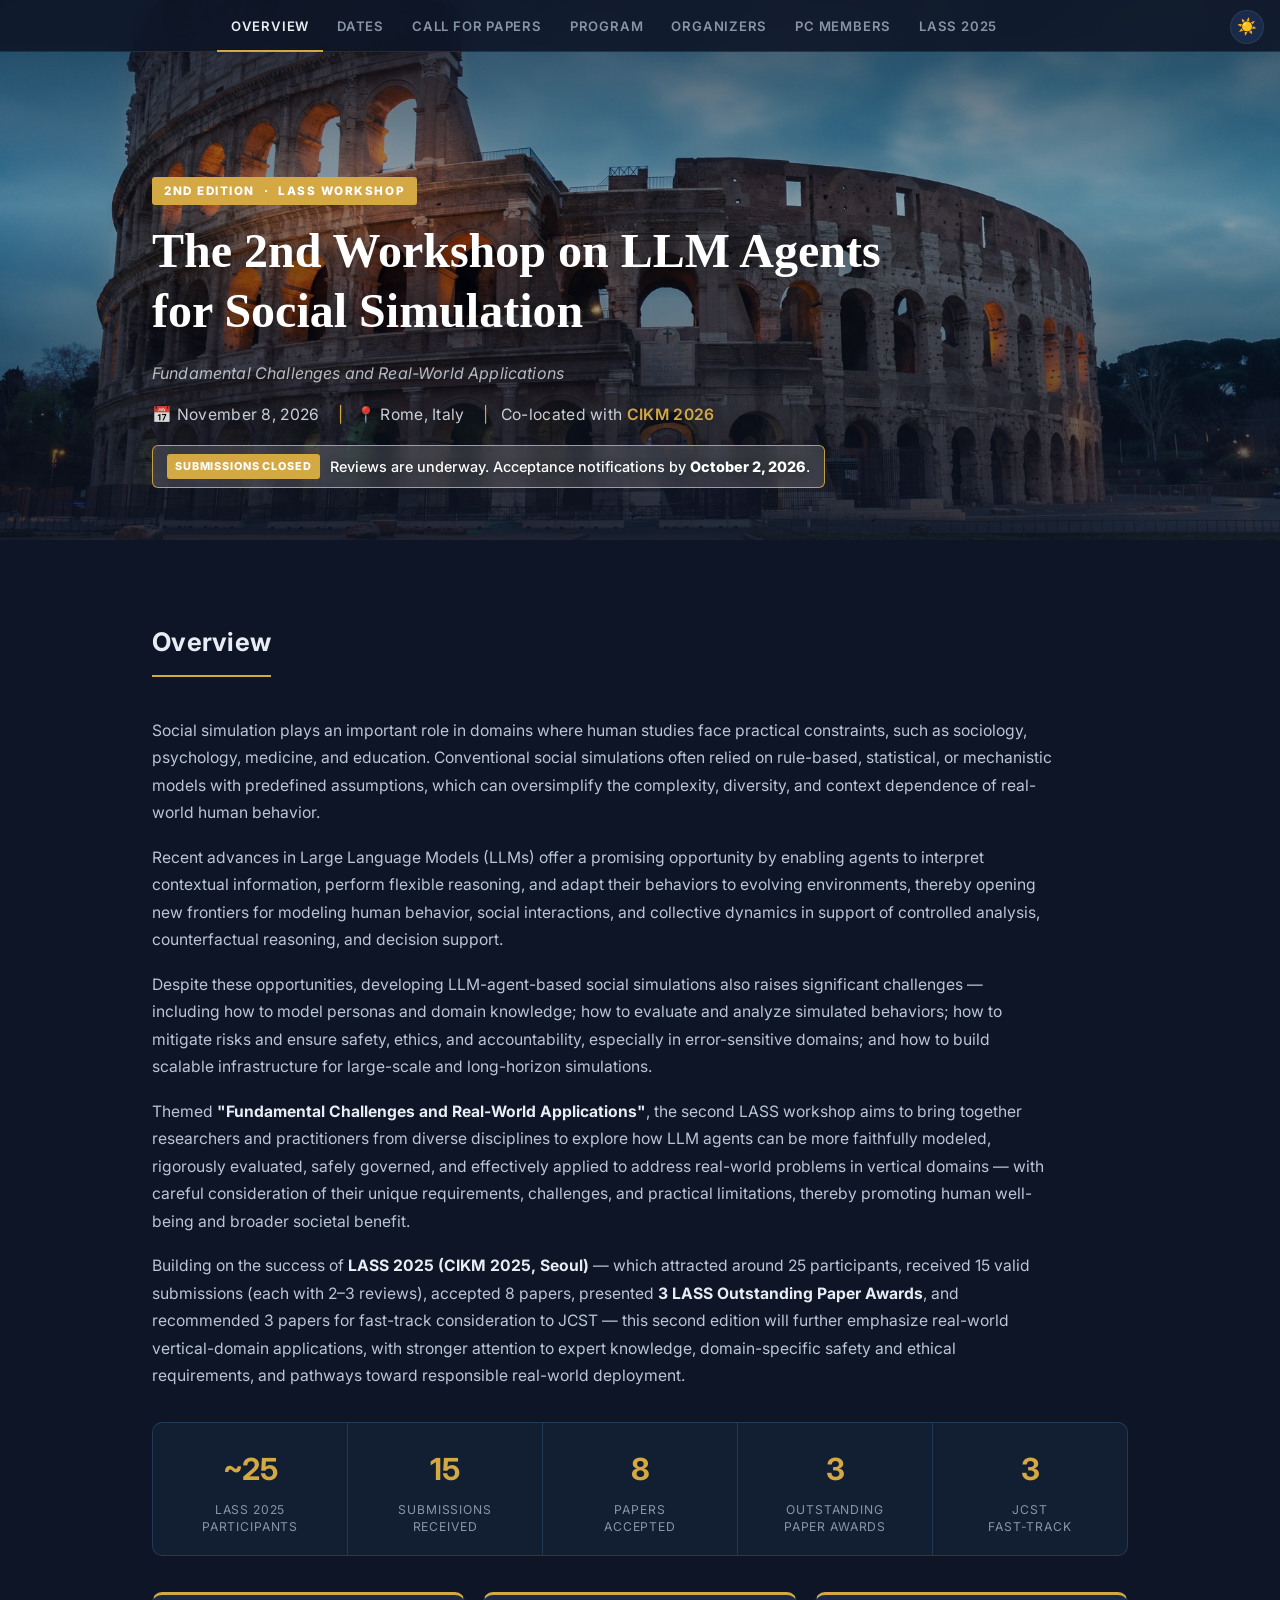
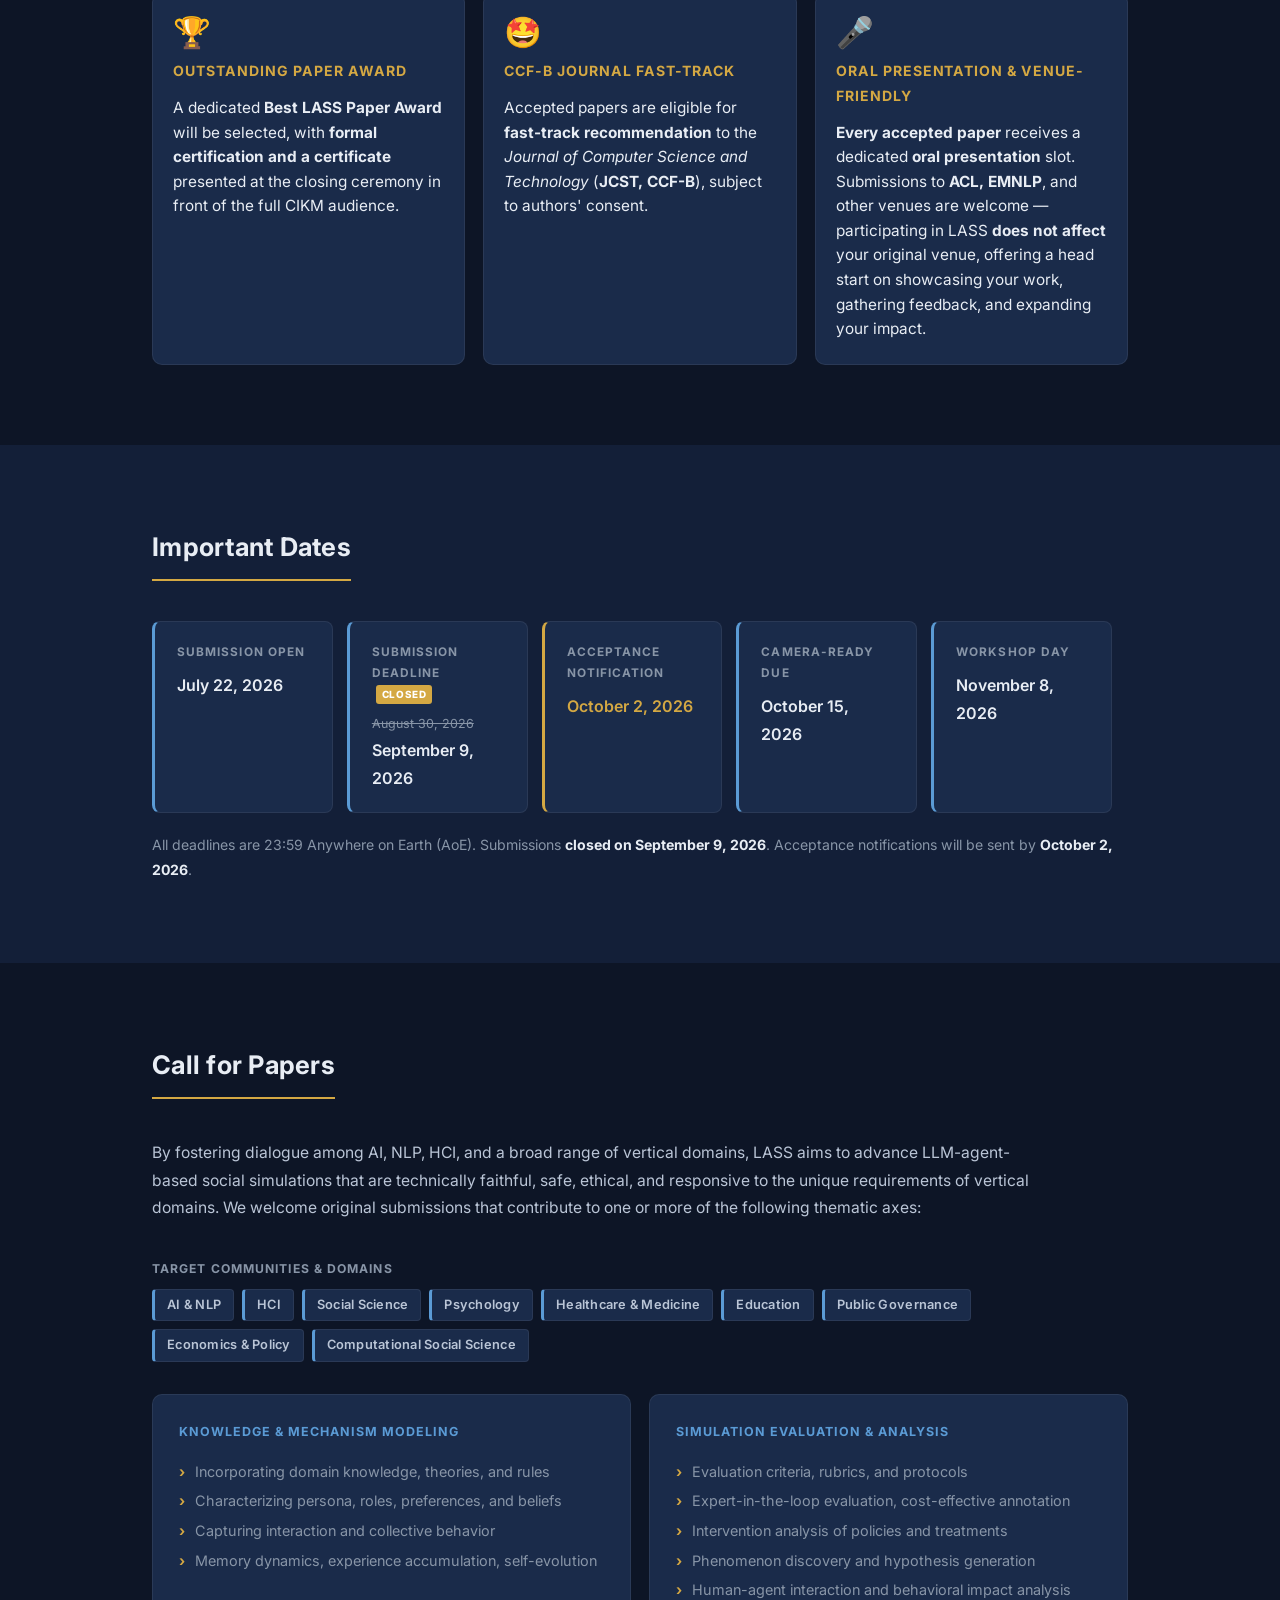
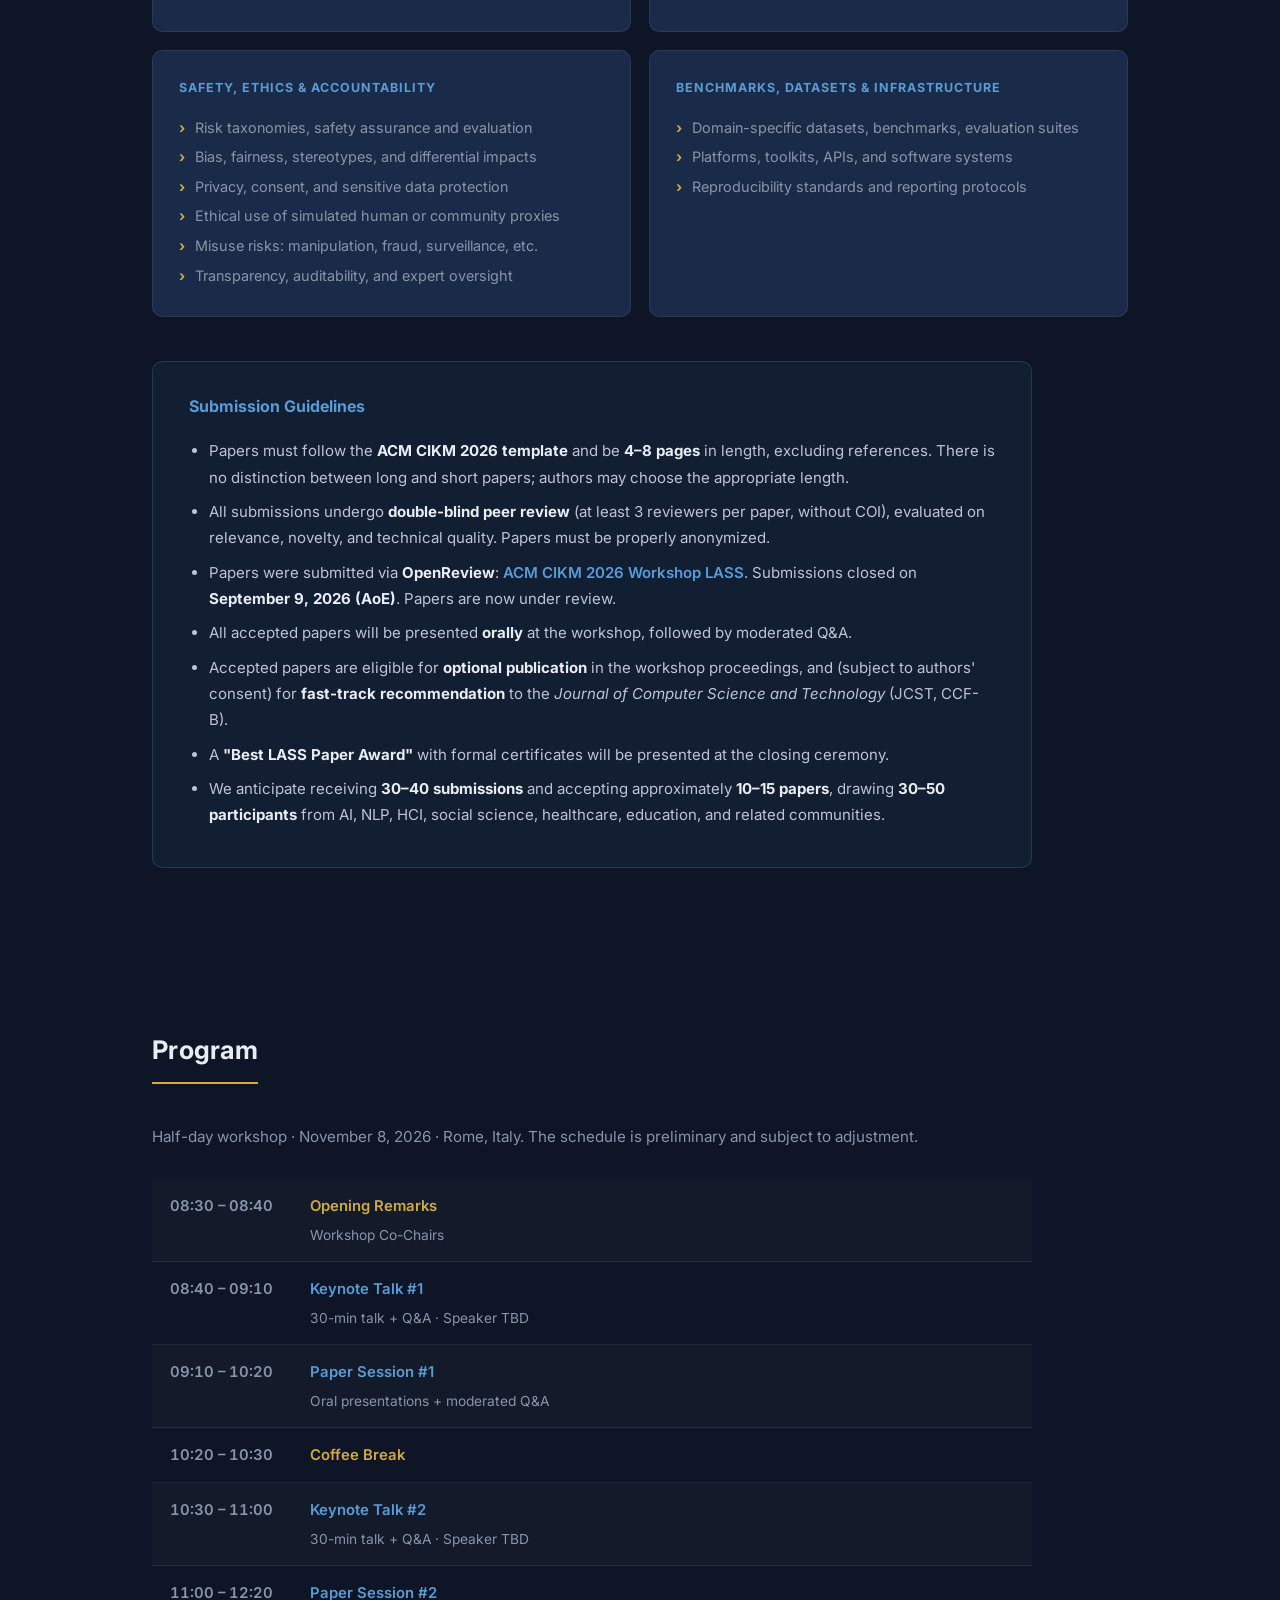
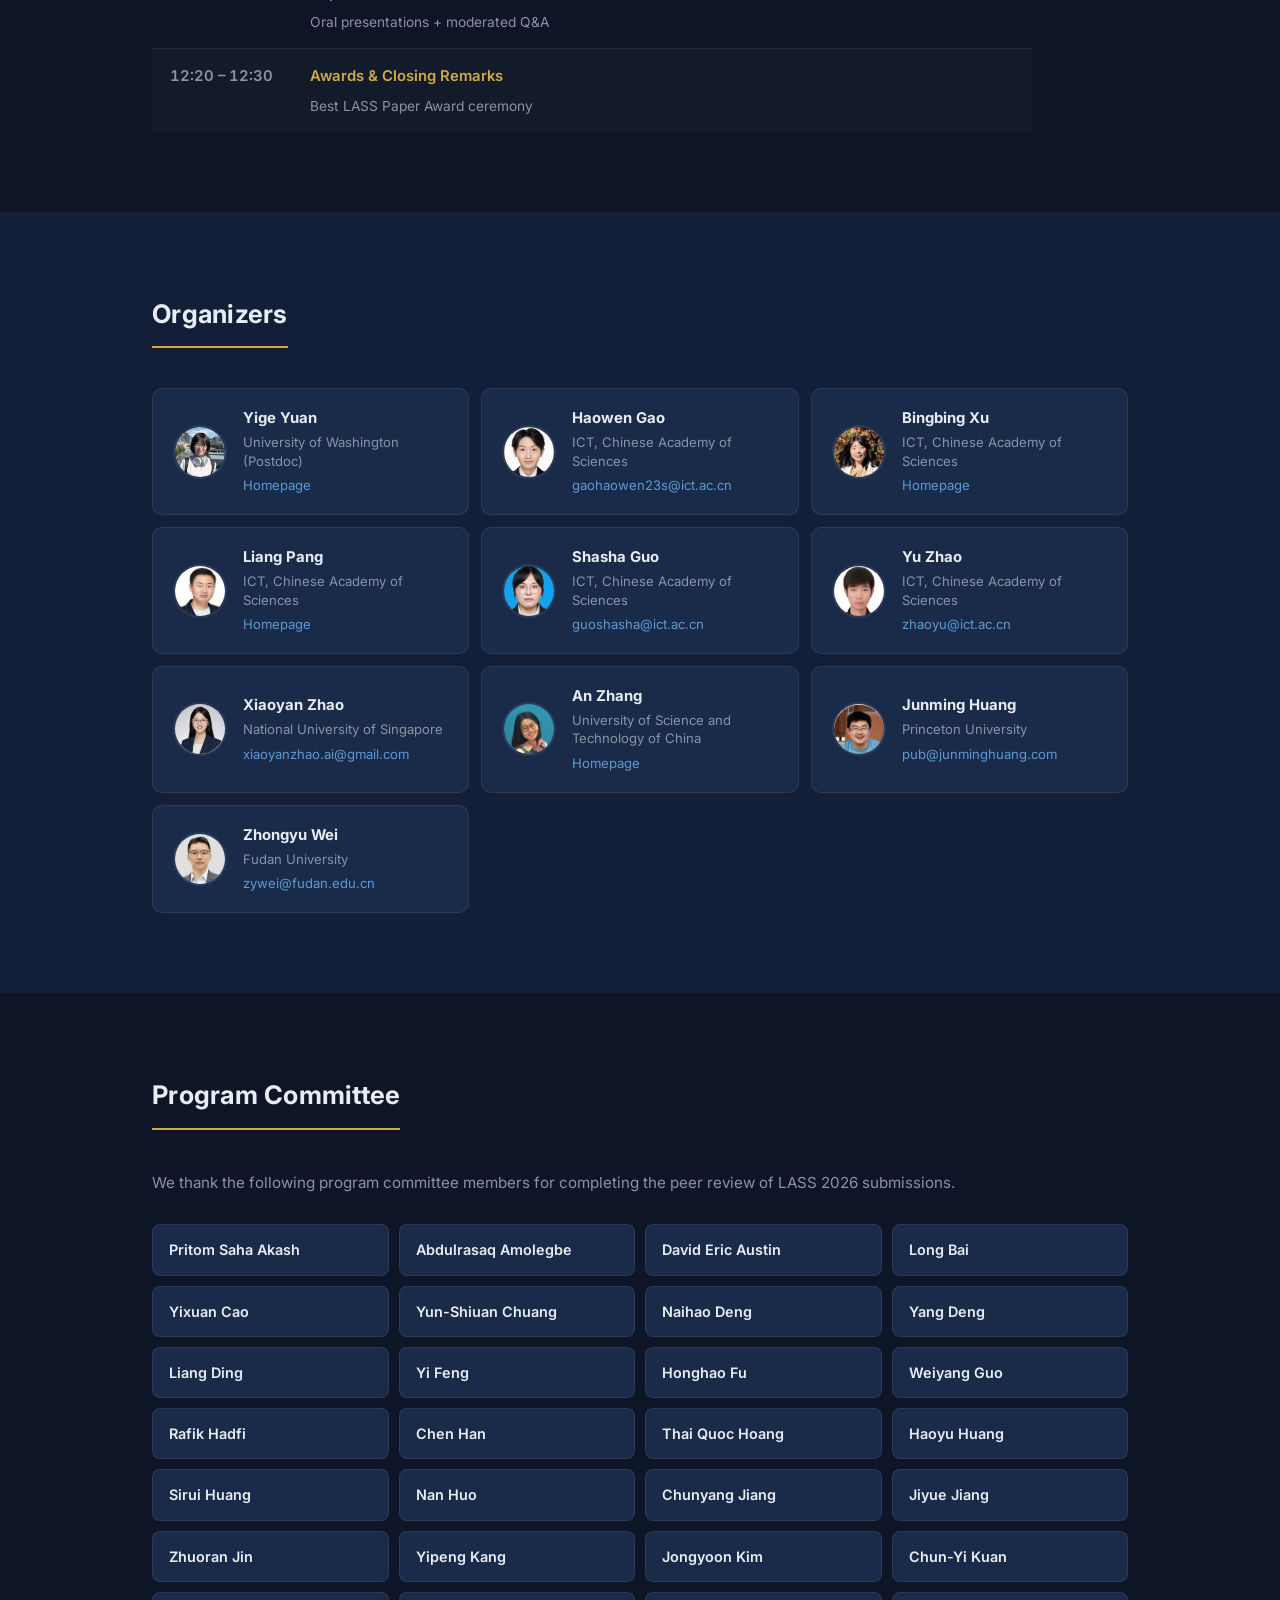
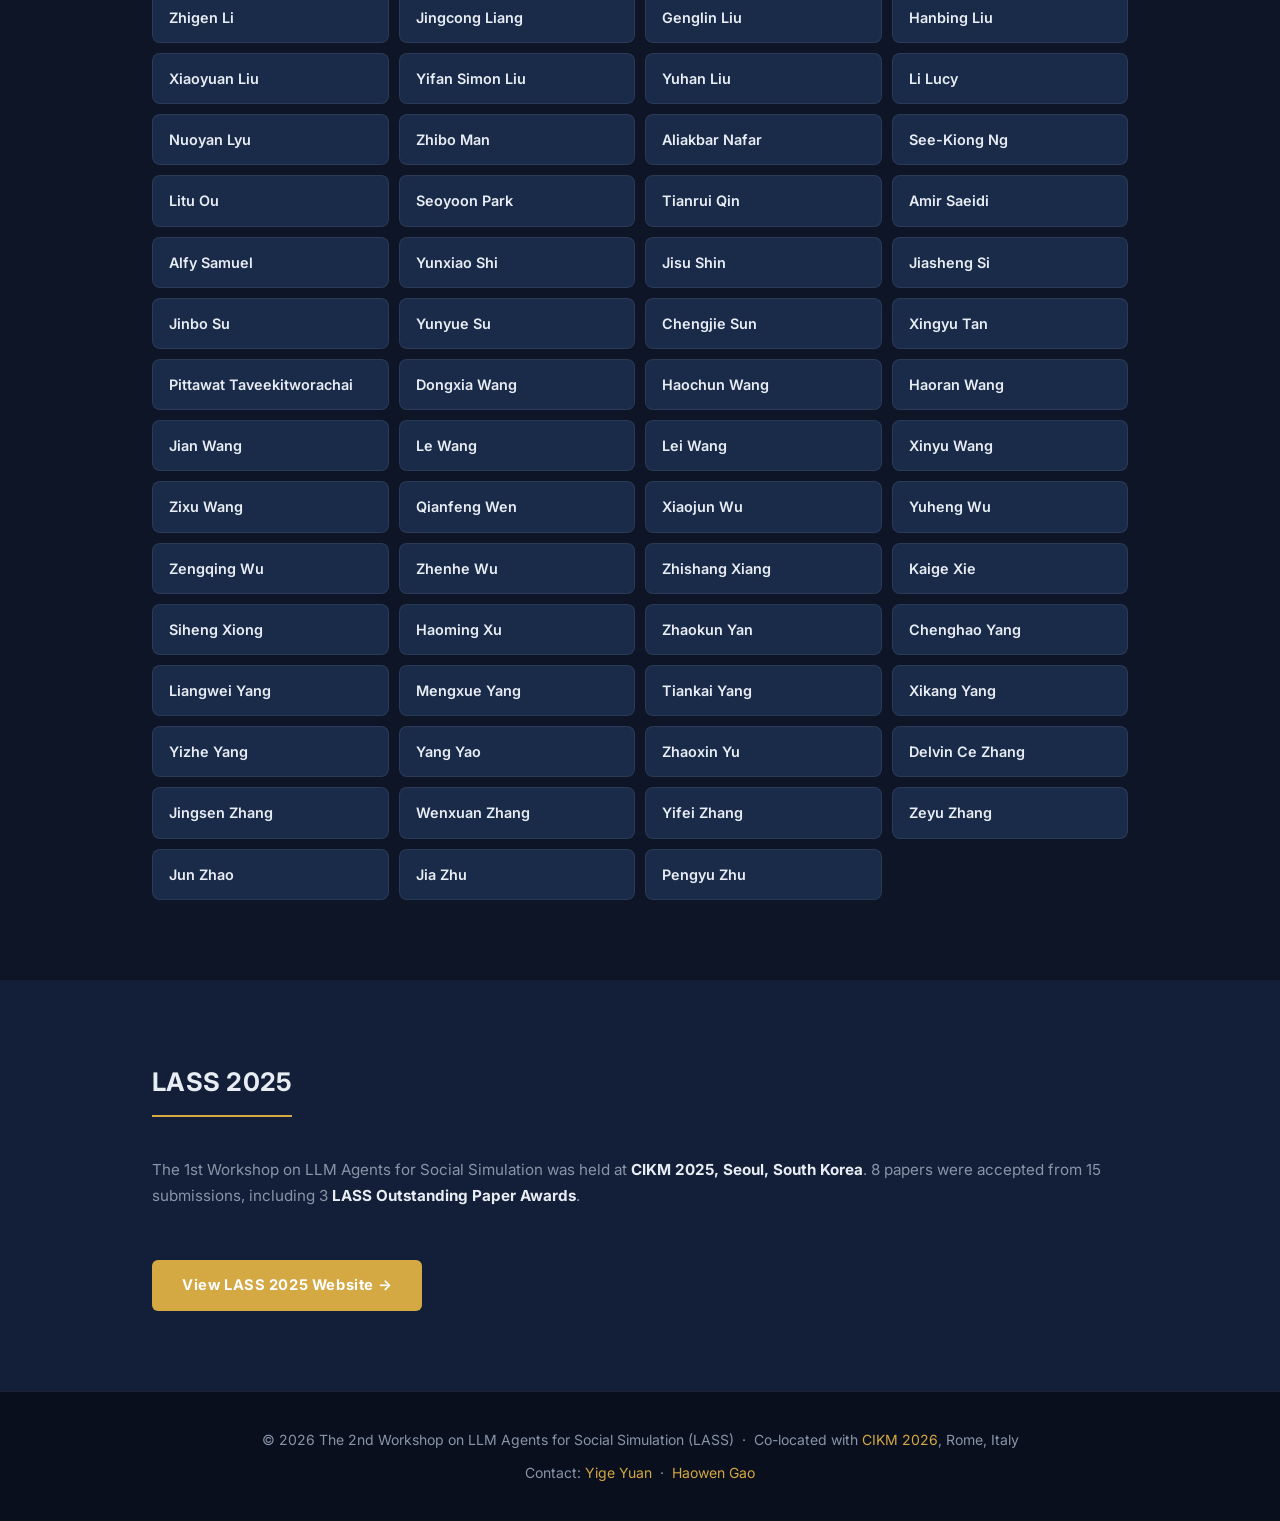
==== commit e0ab18ed: "Mark submissions as closed and point the homepage to the October 2 notification. Co-authored-by: Cur" ====
--- a/index.html
+++ b/index.html
@@ -51,10 +51,9 @@
       <span>Co-located with <strong>CIKM 2026</strong></span>
     </p>
     <div class="hero-extend">
-      <span class="hero-extend-badge">Deadline Extended</span>
-      <span>Submissions welcome until <strong>September 9, 2026</strong> (AoE)</span>
-    </div>
-    <a href="https://openreview.net/group?id=ACM.org/CIKM/2026/Workshop/LASS" class="cta-btn" target="_blank" rel="noopener">Submit Your Paper →</a>
+      <span class="hero-extend-badge">Submissions Closed</span>
+      <span>Reviews are underway. Acceptance notifications by <strong>October 2, 2026</strong>.</span>
+    </div>
   </div>
 </section>
 
@@ -156,12 +155,12 @@
         <div class="label">Submission Open</div>
         <div class="value">July 22, 2026</div>
       </div>
-      <div class="date-card highlight">
-        <div class="label">Submission Deadline <span class="ext-tag">Extended</span></div>
+      <div class="date-card">
+        <div class="label">Submission Deadline <span class="ext-tag">Closed</span></div>
         <div class="value-old">August 30, 2026</div>
         <div class="value">September 9, 2026</div>
       </div>
-      <div class="date-card">
+      <div class="date-card highlight">
         <div class="label">Acceptance Notification</div>
         <div class="value">October 2, 2026</div>
       </div>
@@ -175,9 +174,9 @@
       </div>
     </div>
     <p style="margin-top:20px; font-size:0.88rem; color:var(--text-muted);">
-      All deadlines are 23:59 Anywhere on Earth (AoE). The submission deadline has been
-      <strong>extended by 10 days</strong> to <strong>September 9, 2026</strong>.
-      We warmly welcome your submissions!
+      All deadlines are 23:59 Anywhere on Earth (AoE). Submissions
+      <strong>closed on September 9, 2026</strong>.
+      Acceptance notifications will be sent by <strong>October 2, 2026</strong>.
     </p>
   </div>
 </div>
@@ -269,9 +268,9 @@
           Papers must be properly anonymized.
         </li>
         <li>
-          Submit via <strong>OpenReview</strong>:
+          Papers were submitted via <strong>OpenReview</strong>:
           <a href="https://openreview.net/group?id=ACM.org/CIKM/2026/Workshop/LASS" target="_blank" rel="noopener">ACM CIKM 2026 Workshop LASS</a>.
-          The deadline has been extended to <strong>September 9, 2026 (AoE)</strong> — submissions are welcome.
+          Submissions closed on <strong>September 9, 2026 (AoE)</strong>. Papers are now under review.
         </li>
         <li>
           All accepted papers will be presented <strong>orally</strong> at the workshop,
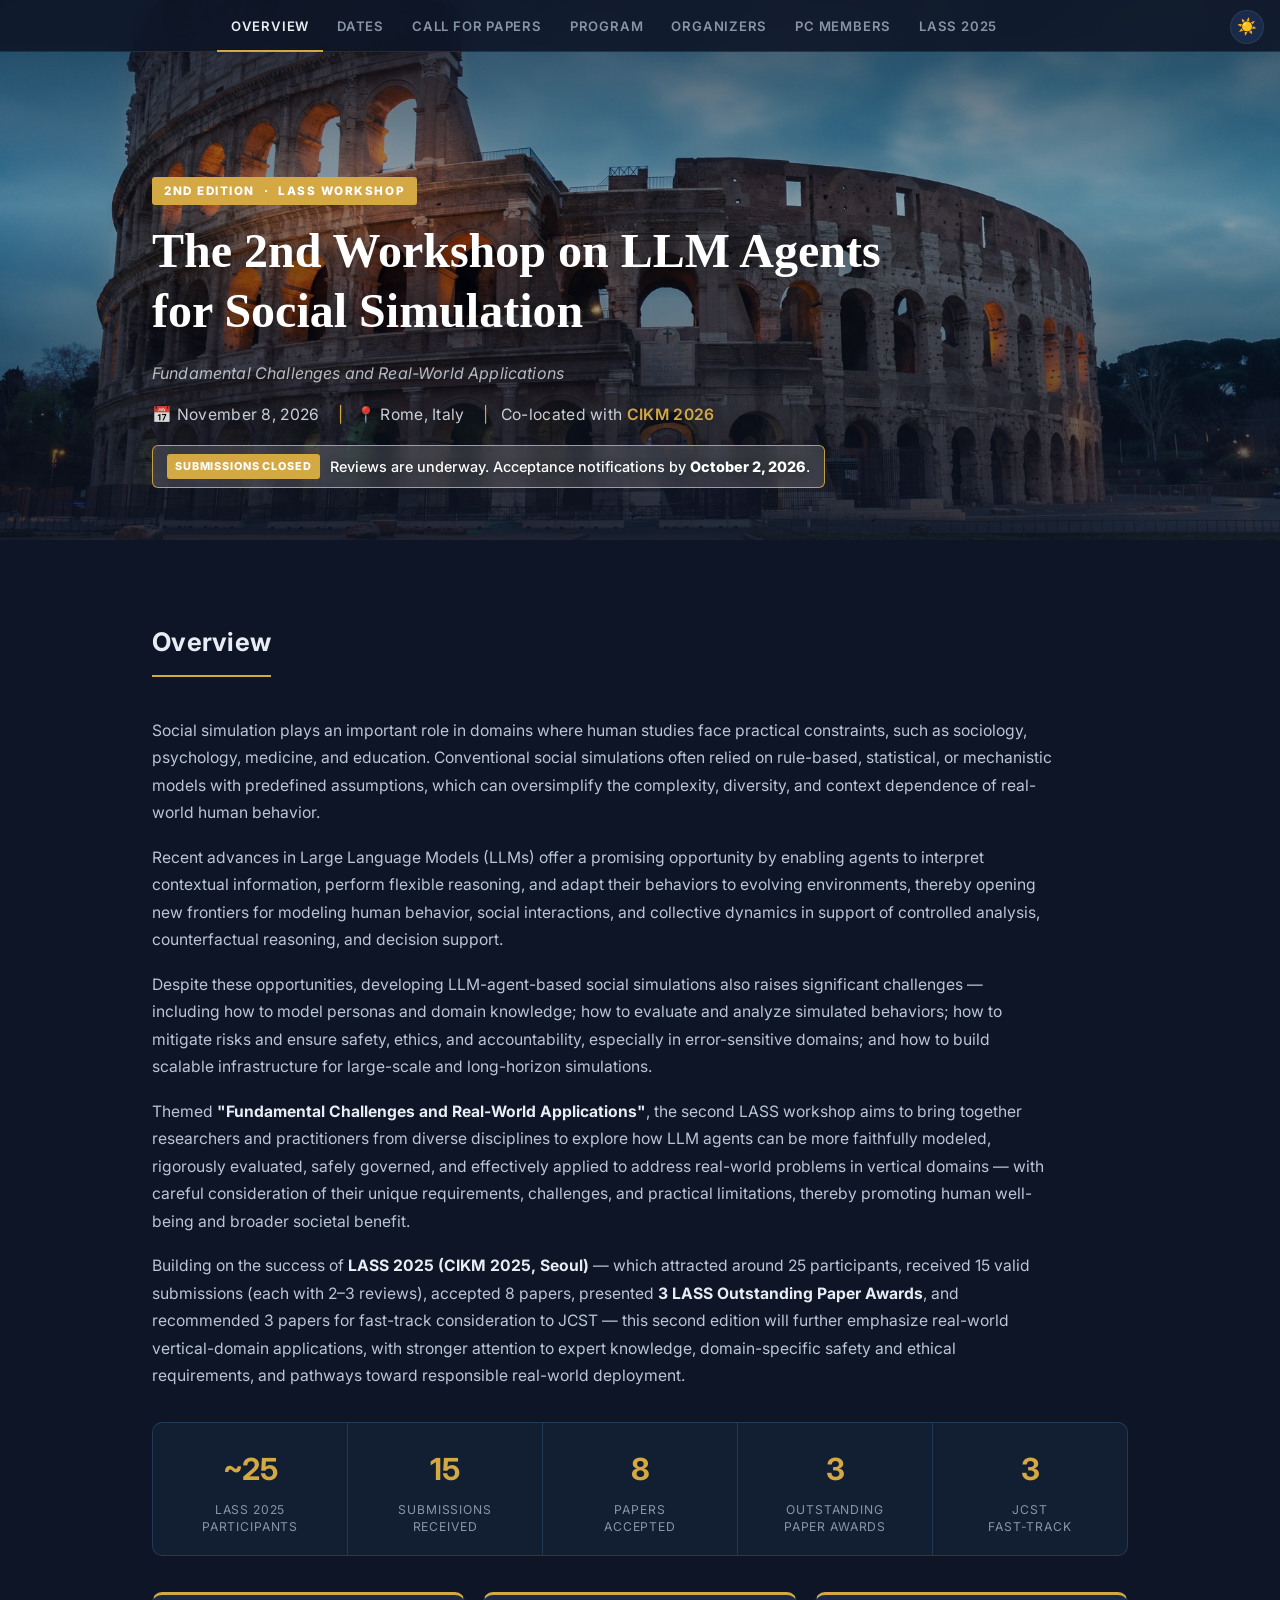
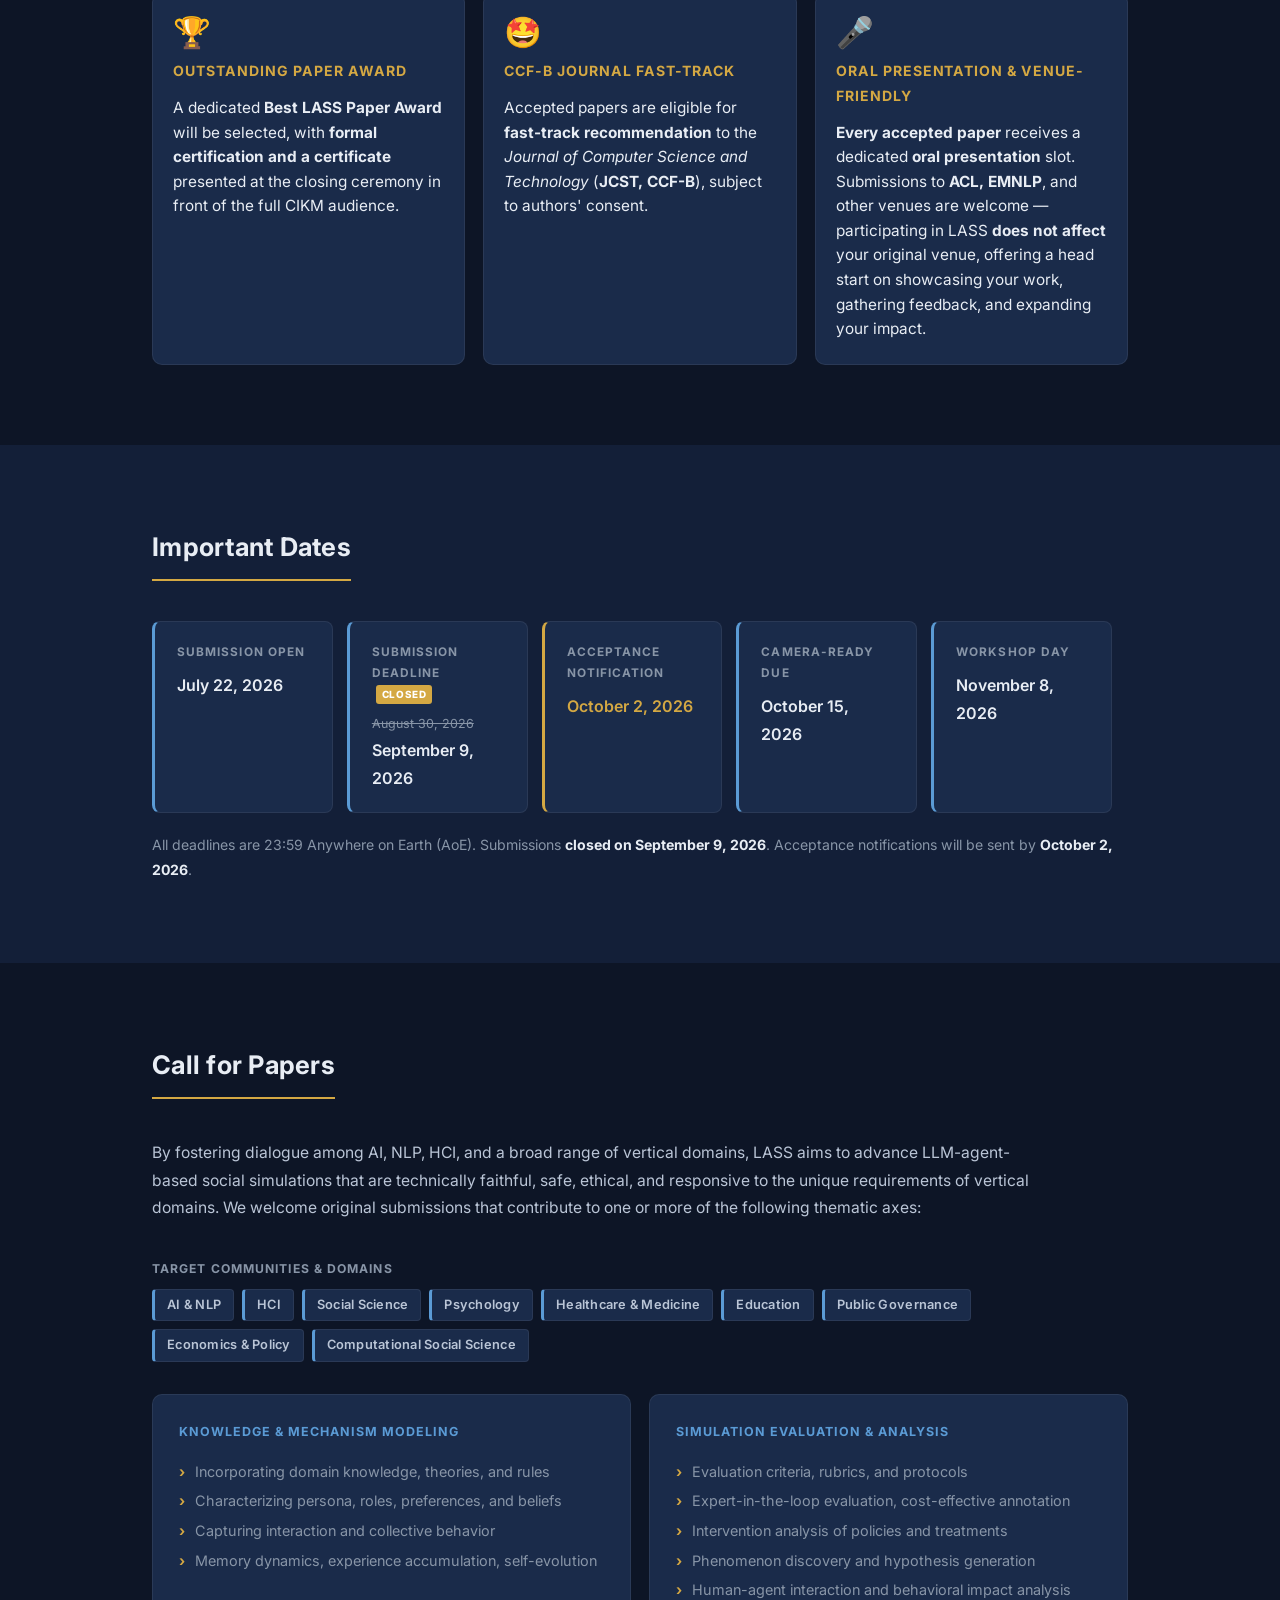
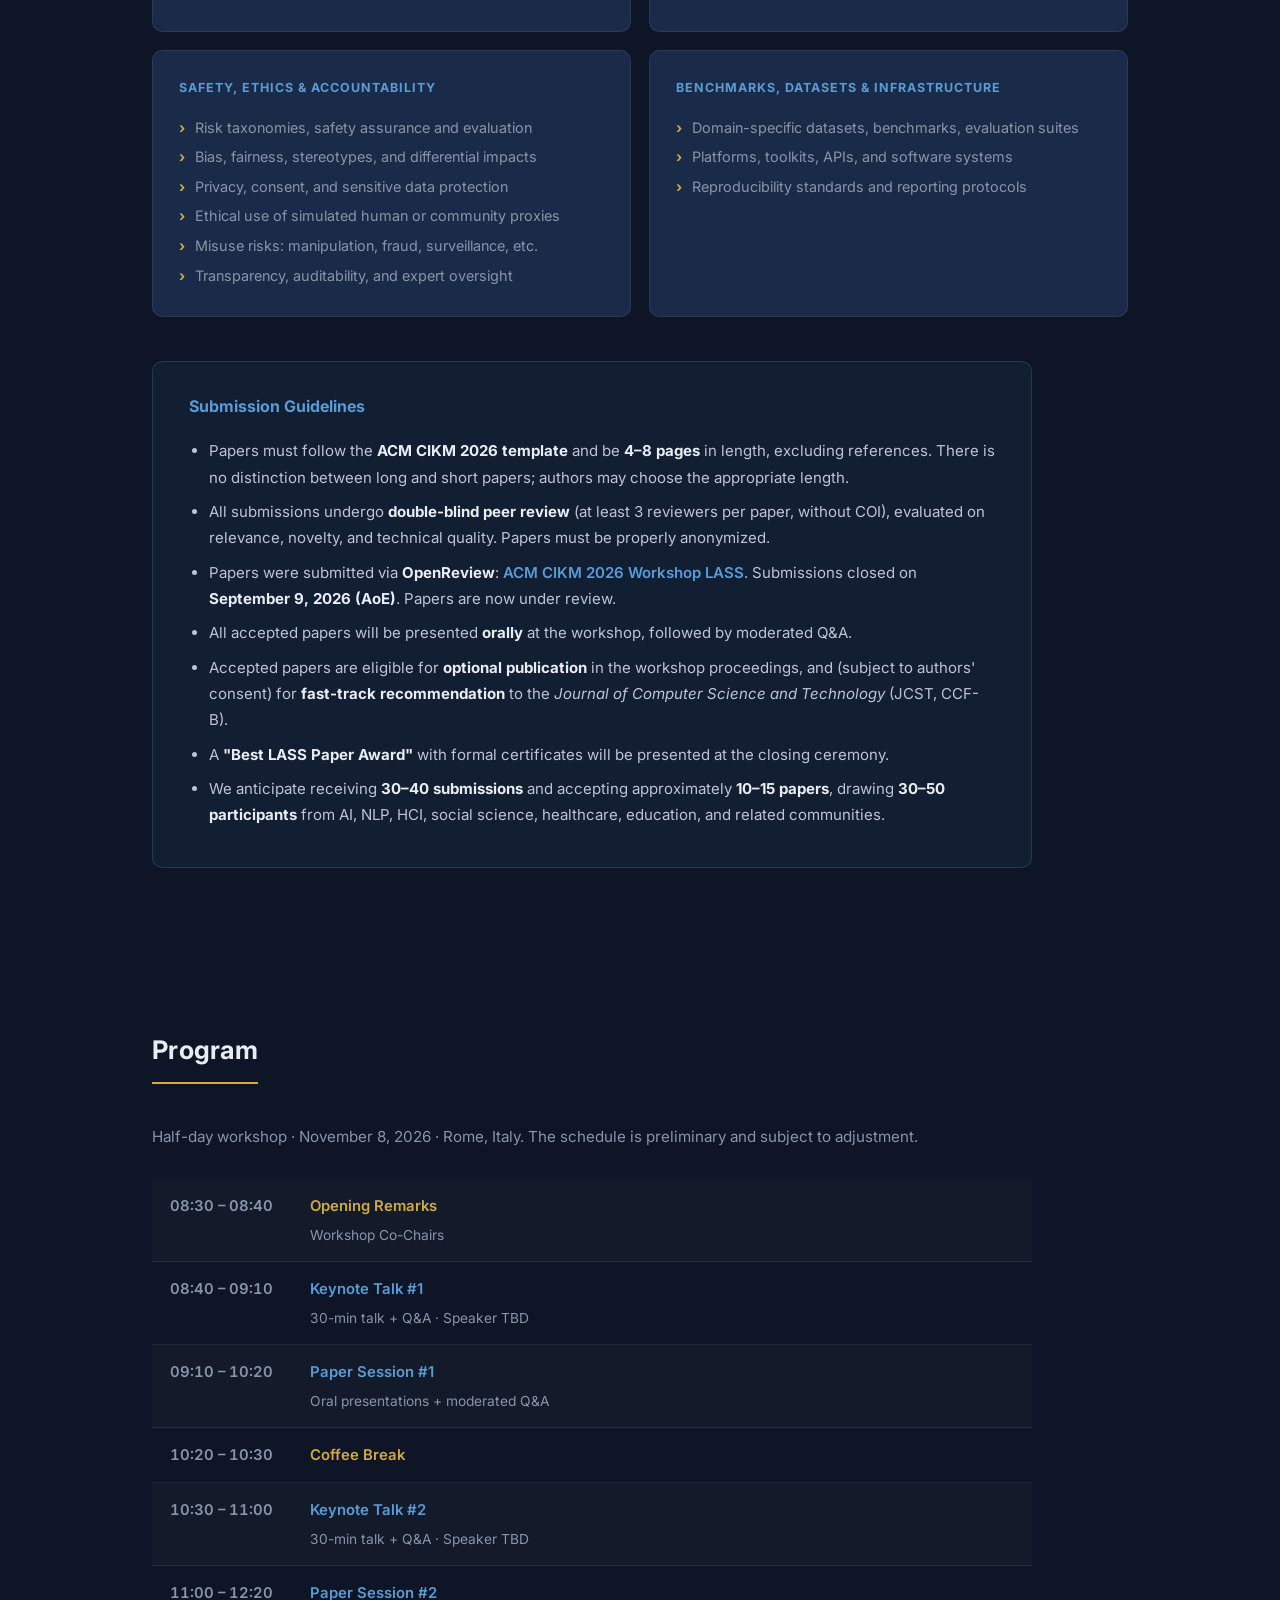
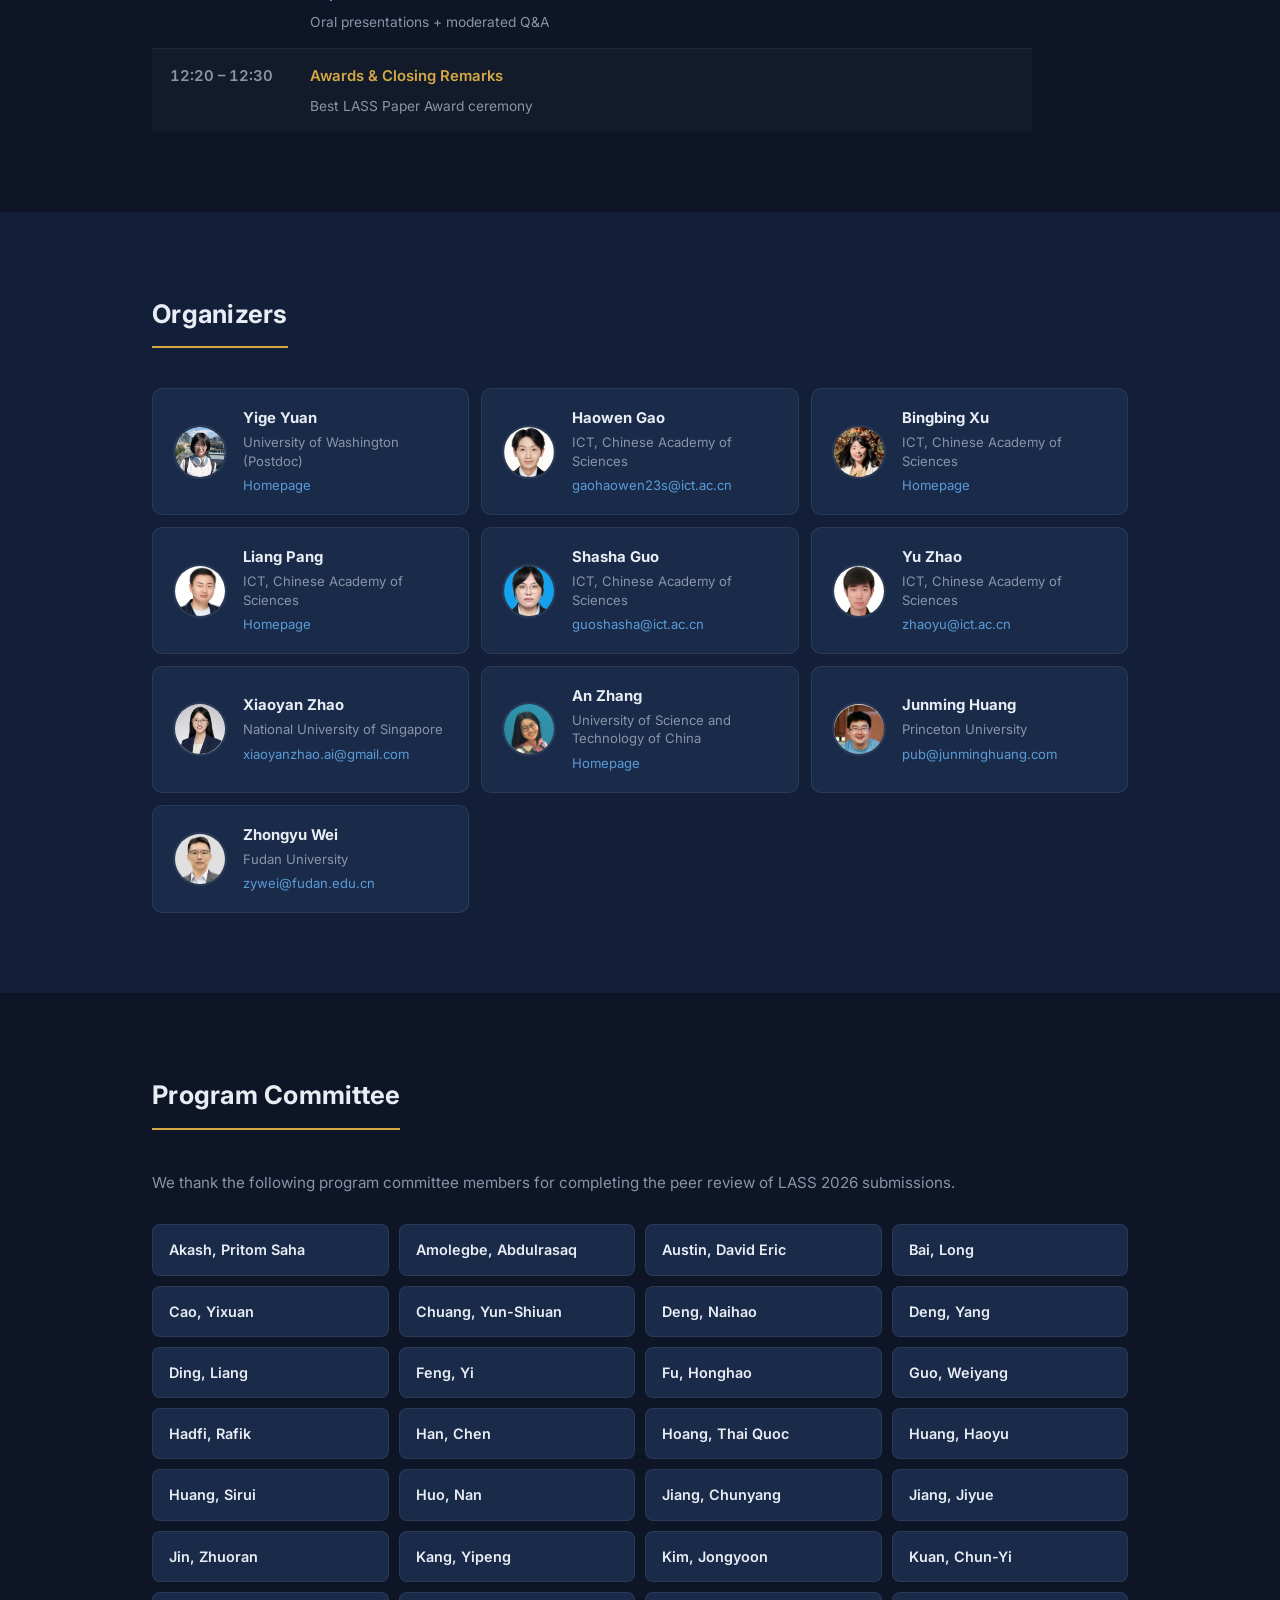
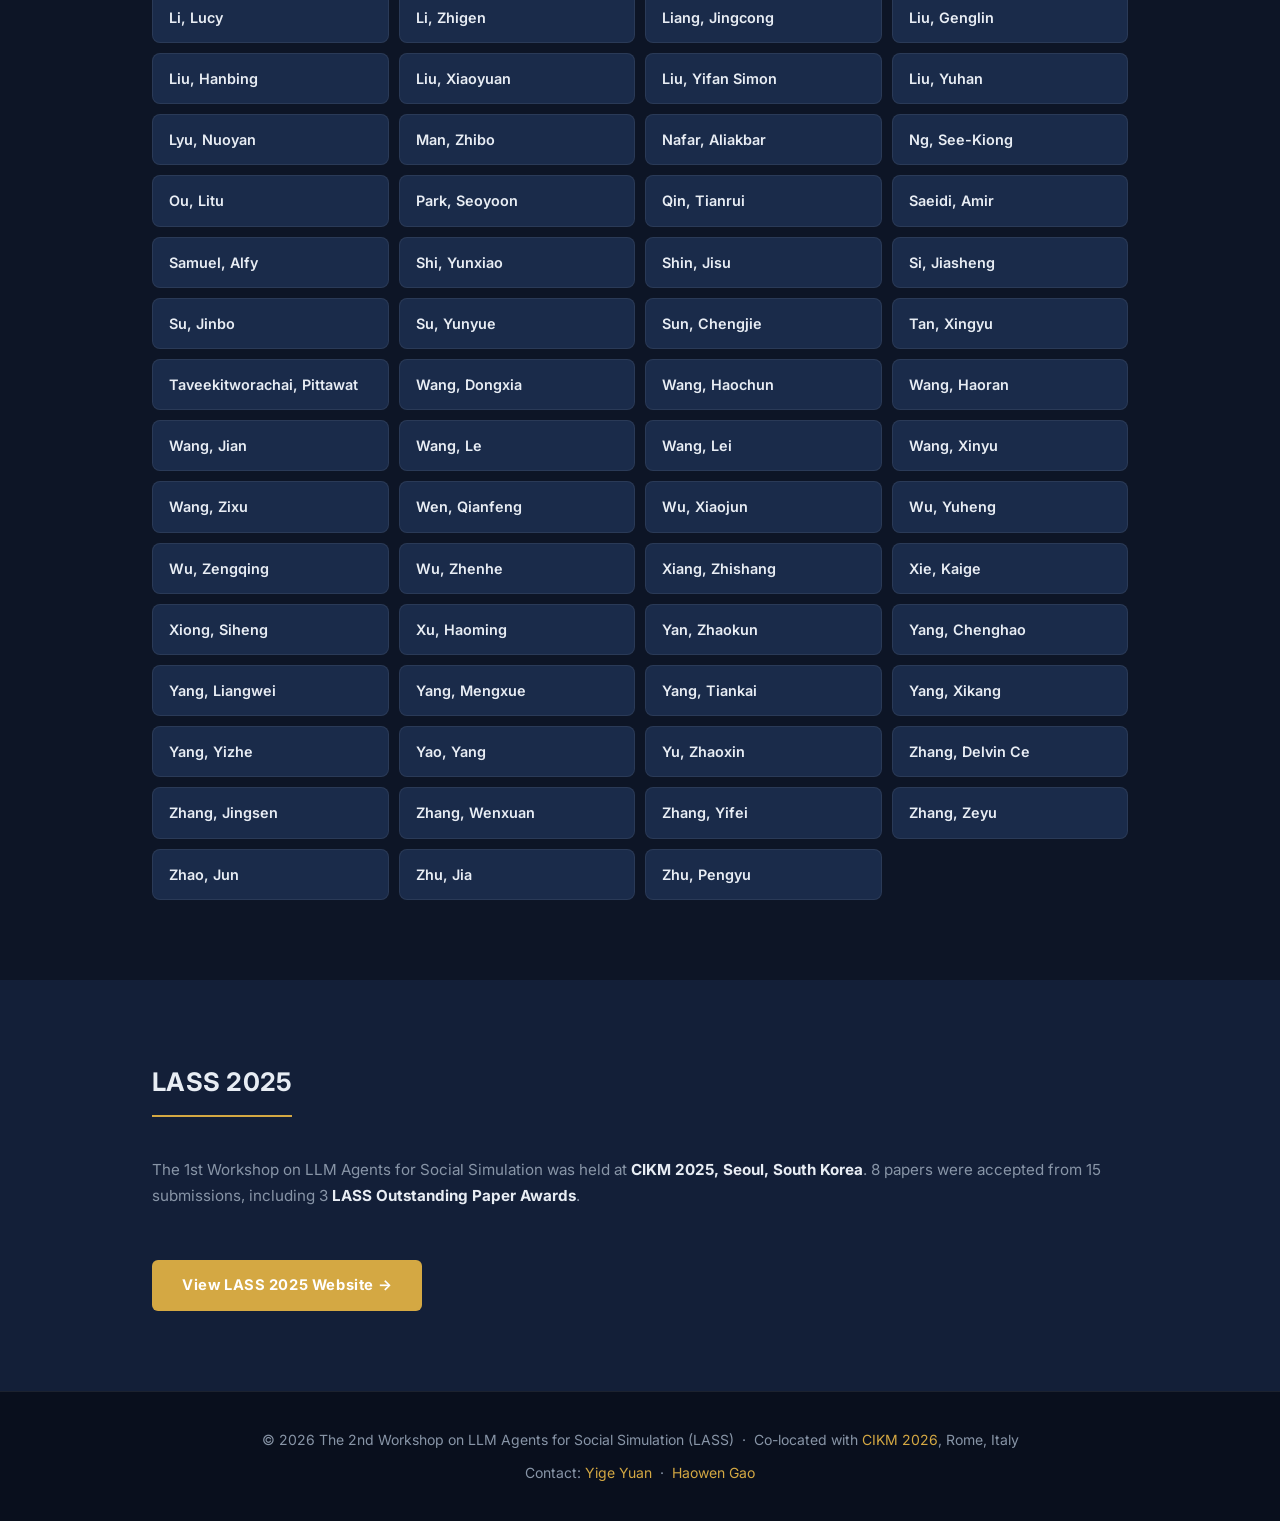
==== commit 67ce8b11: "Sort the program committee by surname so the list reads alphabetically. Co-authored-by: Cursor <curs" ====
--- a/index.html
+++ b/index.html
@@ -485,89 +485,89 @@
       We thank the following program committee members for completing the peer review of LASS 2026 submissions.
     </p>
     <div class="pc-grid">
-      <div class="pc-item"><div class="pc-name">Pritom Saha Akash</div></div>
-      <div class="pc-item"><div class="pc-name">Abdulrasaq Amolegbe</div></div>
-      <div class="pc-item"><div class="pc-name">David Eric Austin</div></div>
-      <div class="pc-item"><div class="pc-name">Long Bai</div></div>
-      <div class="pc-item"><div class="pc-name">Yixuan Cao</div></div>
-      <div class="pc-item"><div class="pc-name">Yun-Shiuan Chuang</div></div>
-      <div class="pc-item"><div class="pc-name">Naihao Deng</div></div>
-      <div class="pc-item"><div class="pc-name">Yang Deng</div></div>
-      <div class="pc-item"><div class="pc-name">Liang Ding</div></div>
-      <div class="pc-item"><div class="pc-name">Yi Feng</div></div>
-      <div class="pc-item"><div class="pc-name">Honghao Fu</div></div>
-      <div class="pc-item"><div class="pc-name">Weiyang Guo</div></div>
-      <div class="pc-item"><div class="pc-name">Rafik Hadfi</div></div>
-      <div class="pc-item"><div class="pc-name">Chen Han</div></div>
-      <div class="pc-item"><div class="pc-name">Thai Quoc Hoang</div></div>
-      <div class="pc-item"><div class="pc-name">Haoyu Huang</div></div>
-      <div class="pc-item"><div class="pc-name">Sirui Huang</div></div>
-      <div class="pc-item"><div class="pc-name">Nan Huo</div></div>
-      <div class="pc-item"><div class="pc-name">Chunyang Jiang</div></div>
-      <div class="pc-item"><div class="pc-name">Jiyue Jiang</div></div>
-      <div class="pc-item"><div class="pc-name">Zhuoran Jin</div></div>
-      <div class="pc-item"><div class="pc-name">Yipeng Kang</div></div>
-      <div class="pc-item"><div class="pc-name">Jongyoon Kim</div></div>
-      <div class="pc-item"><div class="pc-name">Chun-Yi Kuan</div></div>
-      <div class="pc-item"><div class="pc-name">Zhigen Li</div></div>
-      <div class="pc-item"><div class="pc-name">Jingcong Liang</div></div>
-      <div class="pc-item"><div class="pc-name">Genglin Liu</div></div>
-      <div class="pc-item"><div class="pc-name">Hanbing Liu</div></div>
-      <div class="pc-item"><div class="pc-name">Xiaoyuan Liu</div></div>
-      <div class="pc-item"><div class="pc-name">Yifan Simon Liu</div></div>
-      <div class="pc-item"><div class="pc-name">Yuhan Liu</div></div>
-      <div class="pc-item"><div class="pc-name">Li Lucy</div></div>
-      <div class="pc-item"><div class="pc-name">Nuoyan Lyu</div></div>
-      <div class="pc-item"><div class="pc-name">Zhibo Man</div></div>
-      <div class="pc-item"><div class="pc-name">Aliakbar Nafar</div></div>
-      <div class="pc-item"><div class="pc-name">See-Kiong Ng</div></div>
-      <div class="pc-item"><div class="pc-name">Litu Ou</div></div>
-      <div class="pc-item"><div class="pc-name">Seoyoon Park</div></div>
-      <div class="pc-item"><div class="pc-name">Tianrui Qin</div></div>
-      <div class="pc-item"><div class="pc-name">Amir Saeidi</div></div>
-      <div class="pc-item"><div class="pc-name">Alfy Samuel</div></div>
-      <div class="pc-item"><div class="pc-name">Yunxiao Shi</div></div>
-      <div class="pc-item"><div class="pc-name">Jisu Shin</div></div>
-      <div class="pc-item"><div class="pc-name">Jiasheng Si</div></div>
-      <div class="pc-item"><div class="pc-name">Jinbo Su</div></div>
-      <div class="pc-item"><div class="pc-name">Yunyue Su</div></div>
-      <div class="pc-item"><div class="pc-name">Chengjie Sun</div></div>
-      <div class="pc-item"><div class="pc-name">Xingyu Tan</div></div>
-      <div class="pc-item"><div class="pc-name">Pittawat Taveekitworachai</div></div>
-      <div class="pc-item"><div class="pc-name">Dongxia Wang</div></div>
-      <div class="pc-item"><div class="pc-name">Haochun Wang</div></div>
-      <div class="pc-item"><div class="pc-name">Haoran Wang</div></div>
-      <div class="pc-item"><div class="pc-name">Jian Wang</div></div>
-      <div class="pc-item"><div class="pc-name">Le Wang</div></div>
-      <div class="pc-item"><div class="pc-name">Lei Wang</div></div>
-      <div class="pc-item"><div class="pc-name">Xinyu Wang</div></div>
-      <div class="pc-item"><div class="pc-name">Zixu Wang</div></div>
-      <div class="pc-item"><div class="pc-name">Qianfeng Wen</div></div>
-      <div class="pc-item"><div class="pc-name">Xiaojun Wu</div></div>
-      <div class="pc-item"><div class="pc-name">Yuheng Wu</div></div>
-      <div class="pc-item"><div class="pc-name">Zengqing Wu</div></div>
-      <div class="pc-item"><div class="pc-name">Zhenhe Wu</div></div>
-      <div class="pc-item"><div class="pc-name">Zhishang Xiang</div></div>
-      <div class="pc-item"><div class="pc-name">Kaige Xie</div></div>
-      <div class="pc-item"><div class="pc-name">Siheng Xiong</div></div>
-      <div class="pc-item"><div class="pc-name">Haoming Xu</div></div>
-      <div class="pc-item"><div class="pc-name">Zhaokun Yan</div></div>
-      <div class="pc-item"><div class="pc-name">Chenghao Yang</div></div>
-      <div class="pc-item"><div class="pc-name">Liangwei Yang</div></div>
-      <div class="pc-item"><div class="pc-name">Mengxue Yang</div></div>
-      <div class="pc-item"><div class="pc-name">Tiankai Yang</div></div>
-      <div class="pc-item"><div class="pc-name">Xikang Yang</div></div>
-      <div class="pc-item"><div class="pc-name">Yizhe Yang</div></div>
-      <div class="pc-item"><div class="pc-name">Yang Yao</div></div>
-      <div class="pc-item"><div class="pc-name">Zhaoxin Yu</div></div>
-      <div class="pc-item"><div class="pc-name">Delvin Ce Zhang</div></div>
-      <div class="pc-item"><div class="pc-name">Jingsen Zhang</div></div>
-      <div class="pc-item"><div class="pc-name">Wenxuan Zhang</div></div>
-      <div class="pc-item"><div class="pc-name">Yifei Zhang</div></div>
-      <div class="pc-item"><div class="pc-name">Zeyu Zhang</div></div>
-      <div class="pc-item"><div class="pc-name">Jun Zhao</div></div>
-      <div class="pc-item"><div class="pc-name">Jia Zhu</div></div>
-      <div class="pc-item"><div class="pc-name">Pengyu Zhu</div></div>
+      <div class="pc-item"><div class="pc-name">Akash, Pritom Saha</div></div>
+      <div class="pc-item"><div class="pc-name">Amolegbe, Abdulrasaq</div></div>
+      <div class="pc-item"><div class="pc-name">Austin, David Eric</div></div>
+      <div class="pc-item"><div class="pc-name">Bai, Long</div></div>
+      <div class="pc-item"><div class="pc-name">Cao, Yixuan</div></div>
+      <div class="pc-item"><div class="pc-name">Chuang, Yun-Shiuan</div></div>
+      <div class="pc-item"><div class="pc-name">Deng, Naihao</div></div>
+      <div class="pc-item"><div class="pc-name">Deng, Yang</div></div>
+      <div class="pc-item"><div class="pc-name">Ding, Liang</div></div>
+      <div class="pc-item"><div class="pc-name">Feng, Yi</div></div>
+      <div class="pc-item"><div class="pc-name">Fu, Honghao</div></div>
+      <div class="pc-item"><div class="pc-name">Guo, Weiyang</div></div>
+      <div class="pc-item"><div class="pc-name">Hadfi, Rafik</div></div>
+      <div class="pc-item"><div class="pc-name">Han, Chen</div></div>
+      <div class="pc-item"><div class="pc-name">Hoang, Thai Quoc</div></div>
+      <div class="pc-item"><div class="pc-name">Huang, Haoyu</div></div>
+      <div class="pc-item"><div class="pc-name">Huang, Sirui</div></div>
+      <div class="pc-item"><div class="pc-name">Huo, Nan</div></div>
+      <div class="pc-item"><div class="pc-name">Jiang, Chunyang</div></div>
+      <div class="pc-item"><div class="pc-name">Jiang, Jiyue</div></div>
+      <div class="pc-item"><div class="pc-name">Jin, Zhuoran</div></div>
+      <div class="pc-item"><div class="pc-name">Kang, Yipeng</div></div>
+      <div class="pc-item"><div class="pc-name">Kim, Jongyoon</div></div>
+      <div class="pc-item"><div class="pc-name">Kuan, Chun-Yi</div></div>
+      <div class="pc-item"><div class="pc-name">Li, Lucy</div></div>
+      <div class="pc-item"><div class="pc-name">Li, Zhigen</div></div>
+      <div class="pc-item"><div class="pc-name">Liang, Jingcong</div></div>
+      <div class="pc-item"><div class="pc-name">Liu, Genglin</div></div>
+      <div class="pc-item"><div class="pc-name">Liu, Hanbing</div></div>
+      <div class="pc-item"><div class="pc-name">Liu, Xiaoyuan</div></div>
+      <div class="pc-item"><div class="pc-name">Liu, Yifan Simon</div></div>
+      <div class="pc-item"><div class="pc-name">Liu, Yuhan</div></div>
+      <div class="pc-item"><div class="pc-name">Lyu, Nuoyan</div></div>
+      <div class="pc-item"><div class="pc-name">Man, Zhibo</div></div>
+      <div class="pc-item"><div class="pc-name">Nafar, Aliakbar</div></div>
+      <div class="pc-item"><div class="pc-name">Ng, See-Kiong</div></div>
+      <div class="pc-item"><div class="pc-name">Ou, Litu</div></div>
+      <div class="pc-item"><div class="pc-name">Park, Seoyoon</div></div>
+      <div class="pc-item"><div class="pc-name">Qin, Tianrui</div></div>
+      <div class="pc-item"><div class="pc-name">Saeidi, Amir</div></div>
+      <div class="pc-item"><div class="pc-name">Samuel, Alfy</div></div>
+      <div class="pc-item"><div class="pc-name">Shi, Yunxiao</div></div>
+      <div class="pc-item"><div class="pc-name">Shin, Jisu</div></div>
+      <div class="pc-item"><div class="pc-name">Si, Jiasheng</div></div>
+      <div class="pc-item"><div class="pc-name">Su, Jinbo</div></div>
+      <div class="pc-item"><div class="pc-name">Su, Yunyue</div></div>
+      <div class="pc-item"><div class="pc-name">Sun, Chengjie</div></div>
+      <div class="pc-item"><div class="pc-name">Tan, Xingyu</div></div>
+      <div class="pc-item"><div class="pc-name">Taveekitworachai, Pittawat</div></div>
+      <div class="pc-item"><div class="pc-name">Wang, Dongxia</div></div>
+      <div class="pc-item"><div class="pc-name">Wang, Haochun</div></div>
+      <div class="pc-item"><div class="pc-name">Wang, Haoran</div></div>
+      <div class="pc-item"><div class="pc-name">Wang, Jian</div></div>
+      <div class="pc-item"><div class="pc-name">Wang, Le</div></div>
+      <div class="pc-item"><div class="pc-name">Wang, Lei</div></div>
+      <div class="pc-item"><div class="pc-name">Wang, Xinyu</div></div>
+      <div class="pc-item"><div class="pc-name">Wang, Zixu</div></div>
+      <div class="pc-item"><div class="pc-name">Wen, Qianfeng</div></div>
+      <div class="pc-item"><div class="pc-name">Wu, Xiaojun</div></div>
+      <div class="pc-item"><div class="pc-name">Wu, Yuheng</div></div>
+      <div class="pc-item"><div class="pc-name">Wu, Zengqing</div></div>
+      <div class="pc-item"><div class="pc-name">Wu, Zhenhe</div></div>
+      <div class="pc-item"><div class="pc-name">Xiang, Zhishang</div></div>
+      <div class="pc-item"><div class="pc-name">Xie, Kaige</div></div>
+      <div class="pc-item"><div class="pc-name">Xiong, Siheng</div></div>
+      <div class="pc-item"><div class="pc-name">Xu, Haoming</div></div>
+      <div class="pc-item"><div class="pc-name">Yan, Zhaokun</div></div>
+      <div class="pc-item"><div class="pc-name">Yang, Chenghao</div></div>
+      <div class="pc-item"><div class="pc-name">Yang, Liangwei</div></div>
+      <div class="pc-item"><div class="pc-name">Yang, Mengxue</div></div>
+      <div class="pc-item"><div class="pc-name">Yang, Tiankai</div></div>
+      <div class="pc-item"><div class="pc-name">Yang, Xikang</div></div>
+      <div class="pc-item"><div class="pc-name">Yang, Yizhe</div></div>
+      <div class="pc-item"><div class="pc-name">Yao, Yang</div></div>
+      <div class="pc-item"><div class="pc-name">Yu, Zhaoxin</div></div>
+      <div class="pc-item"><div class="pc-name">Zhang, Delvin Ce</div></div>
+      <div class="pc-item"><div class="pc-name">Zhang, Jingsen</div></div>
+      <div class="pc-item"><div class="pc-name">Zhang, Wenxuan</div></div>
+      <div class="pc-item"><div class="pc-name">Zhang, Yifei</div></div>
+      <div class="pc-item"><div class="pc-name">Zhang, Zeyu</div></div>
+      <div class="pc-item"><div class="pc-name">Zhao, Jun</div></div>
+      <div class="pc-item"><div class="pc-name">Zhu, Jia</div></div>
+      <div class="pc-item"><div class="pc-name">Zhu, Pengyu</div></div>
     </div>
   </div>
 </section>
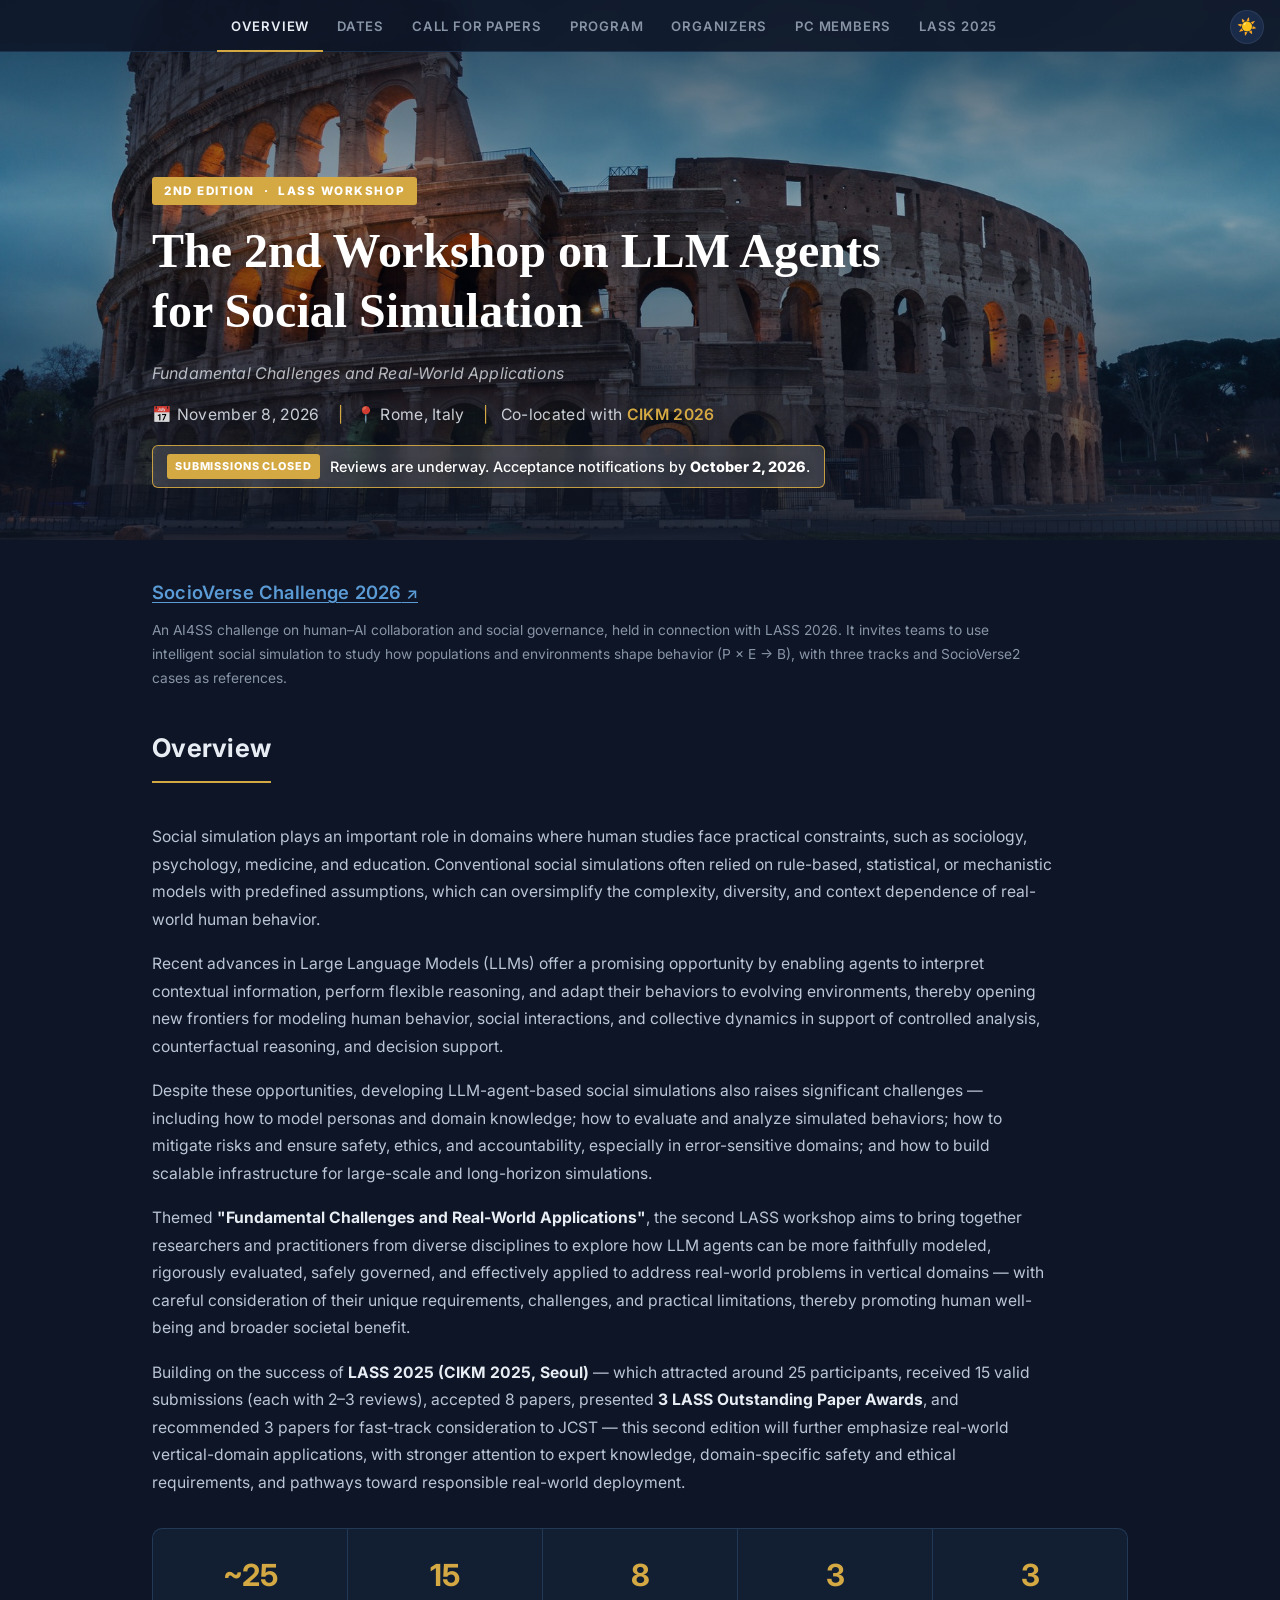
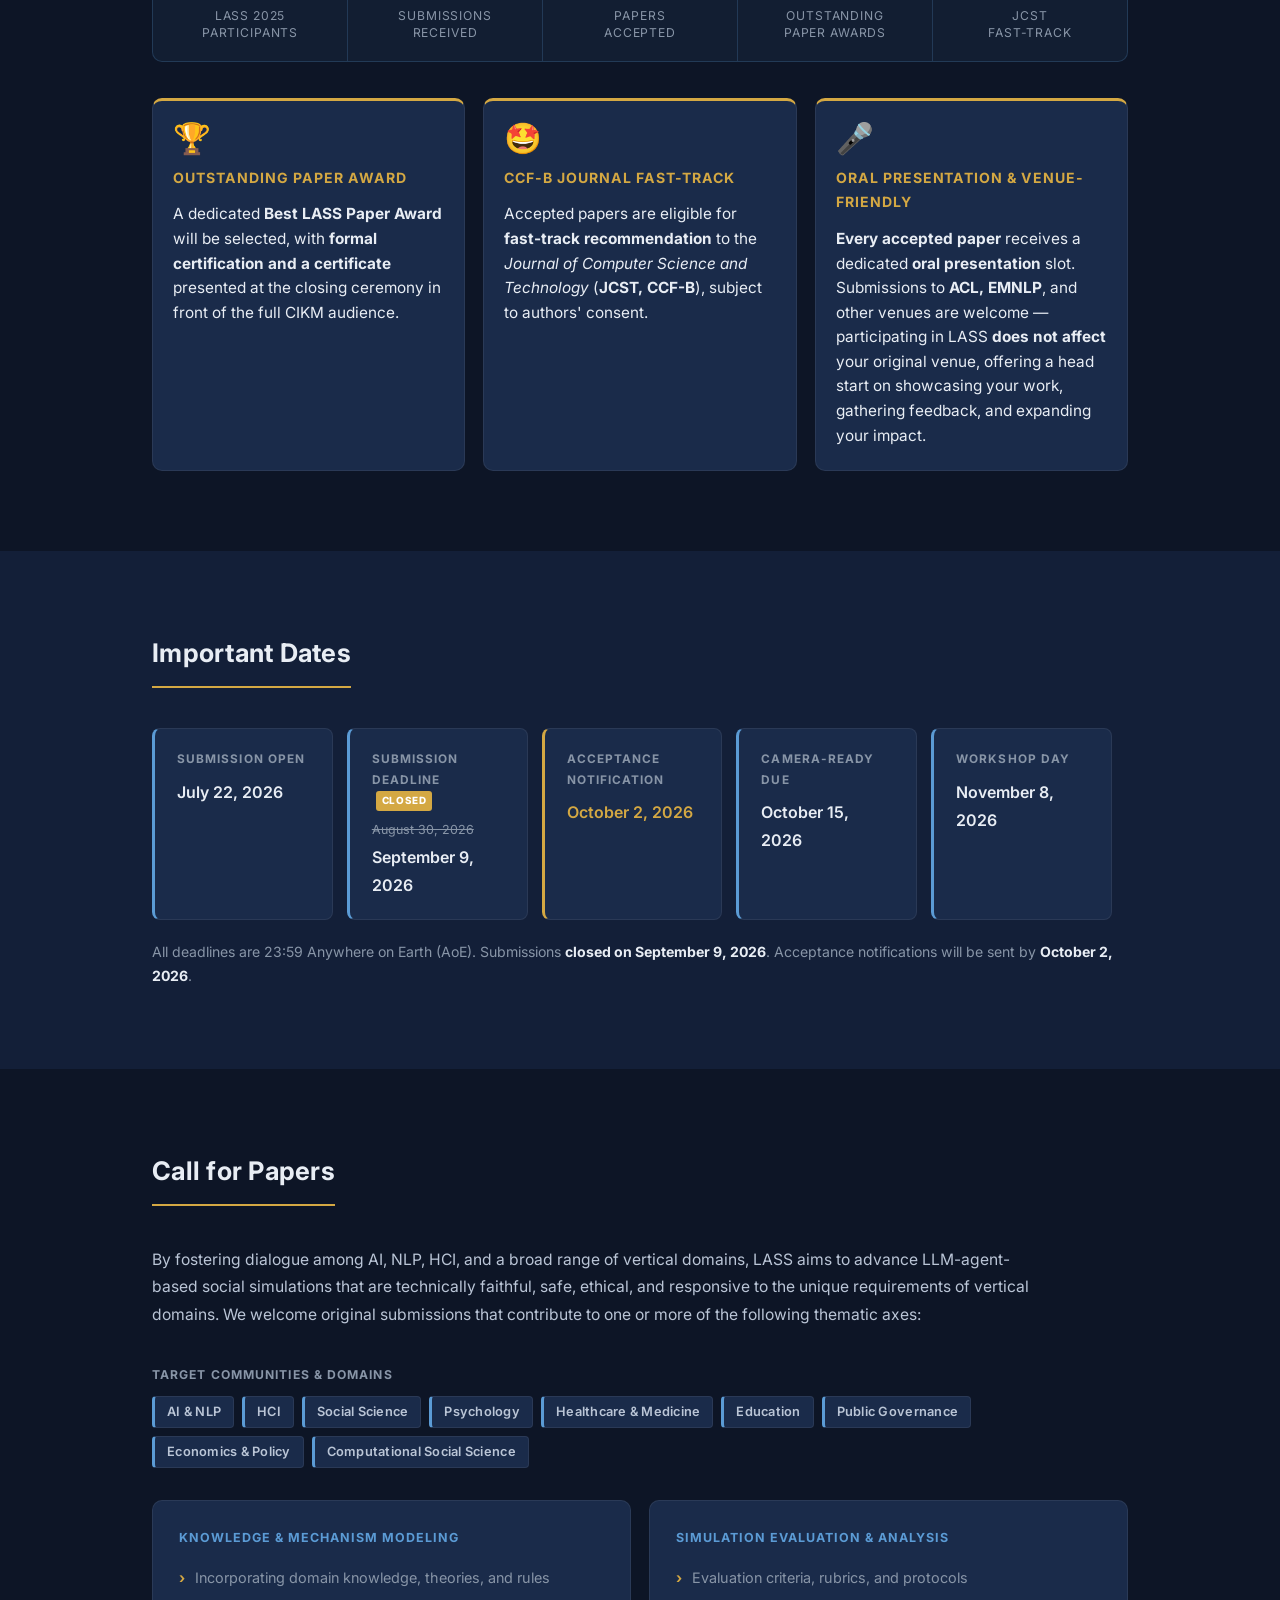
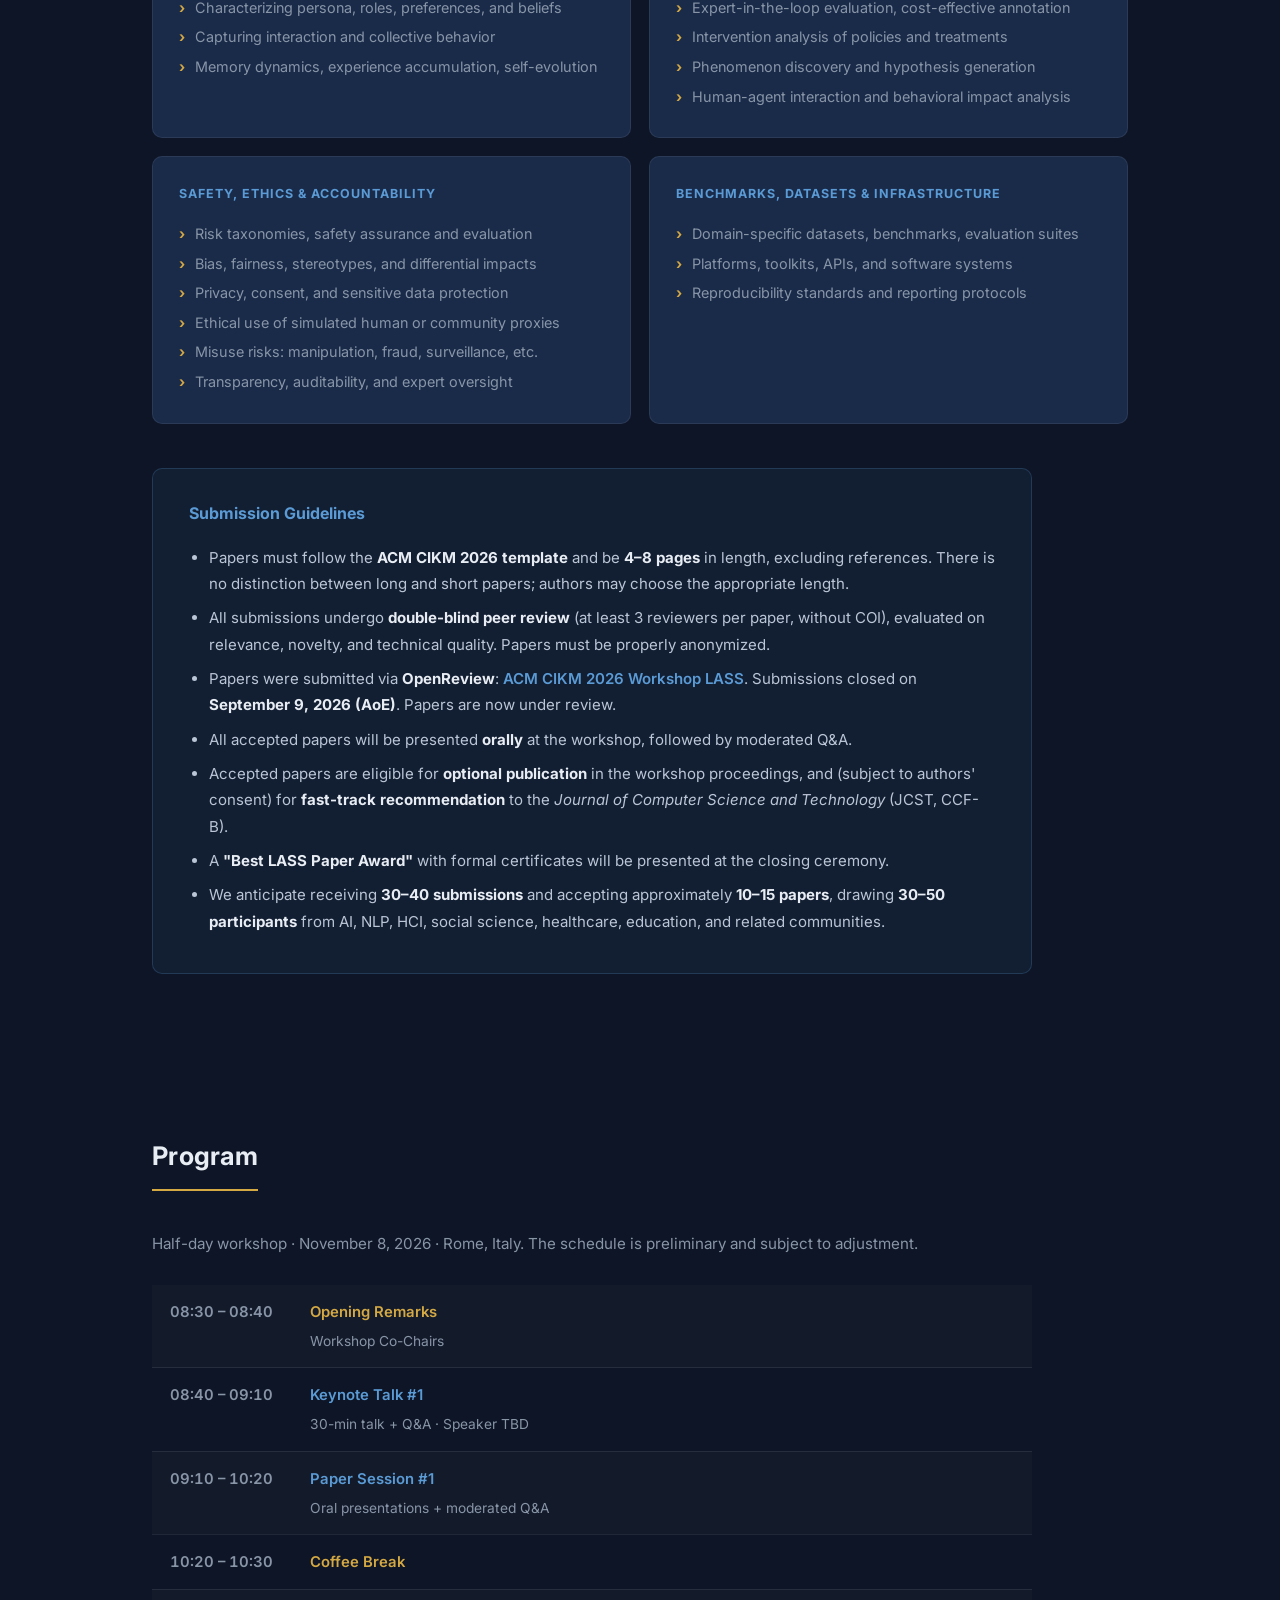
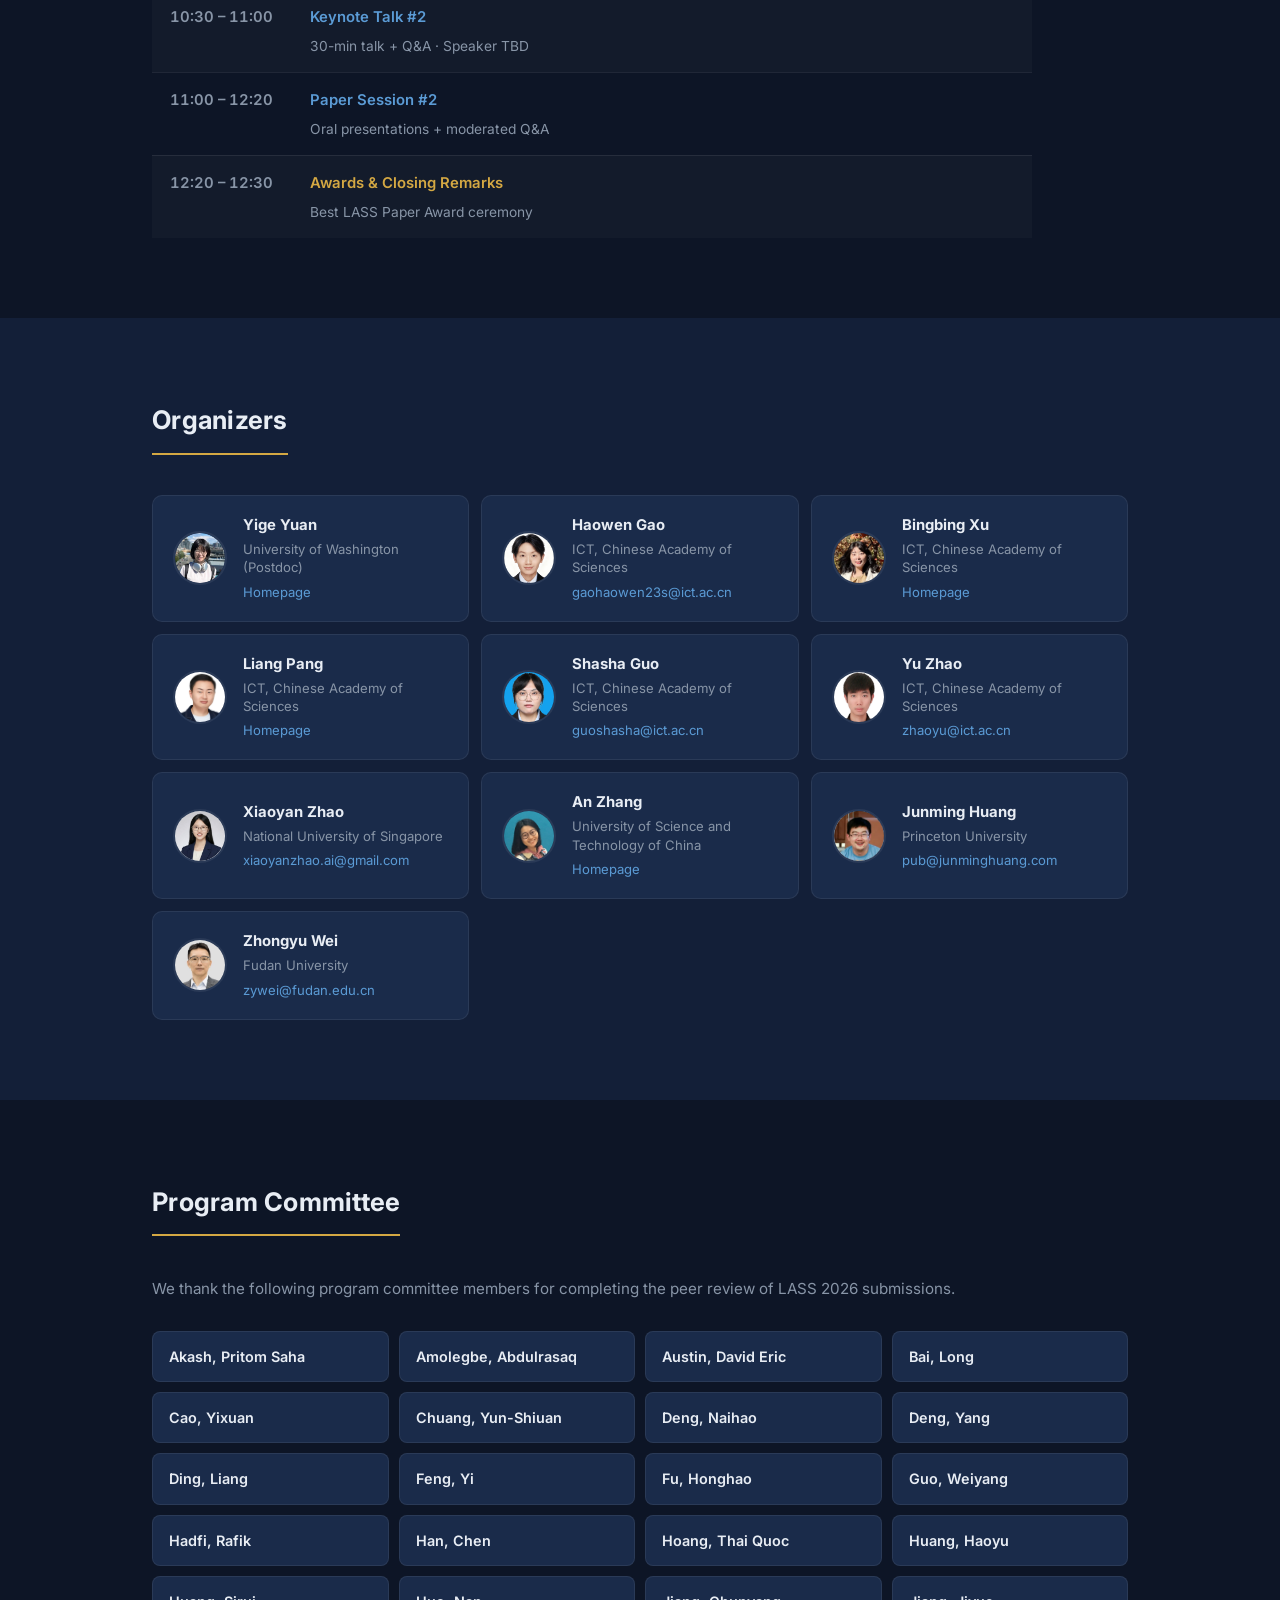
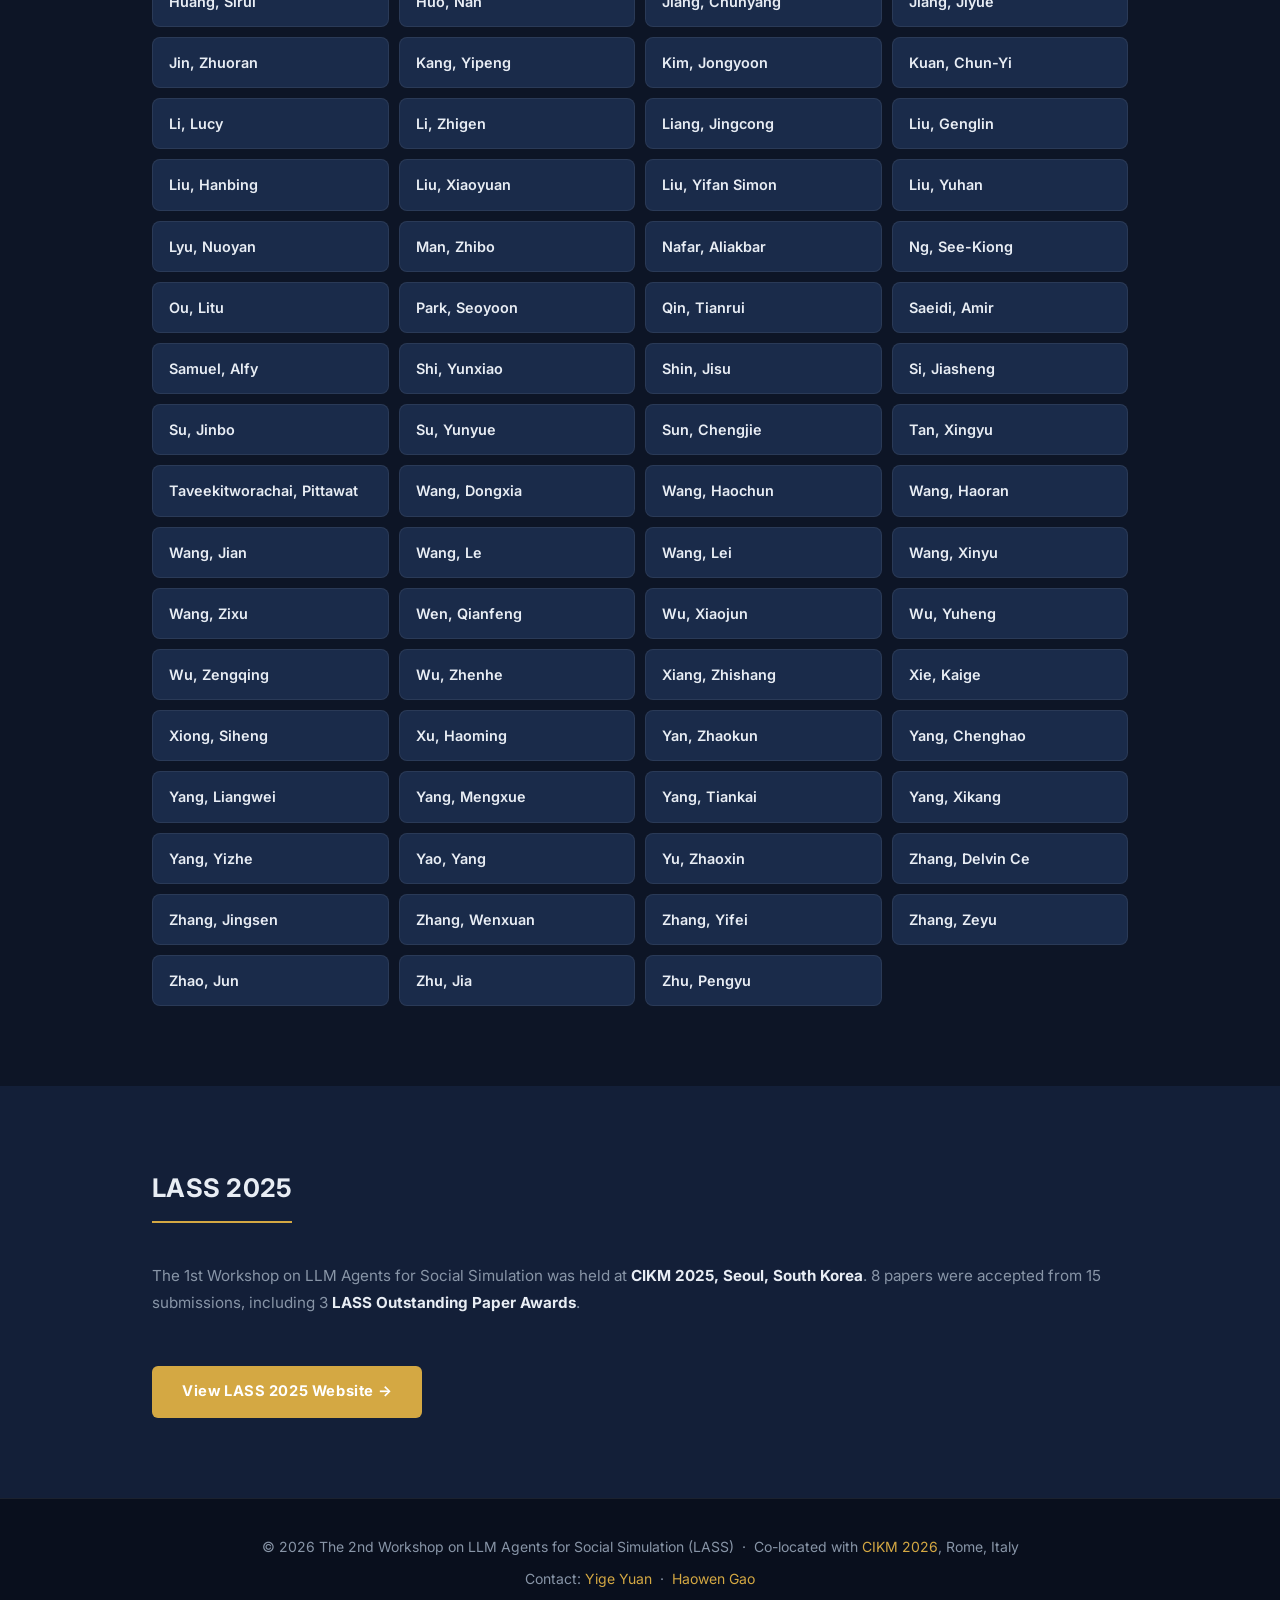
==== commit 2c31c3d8: "Link SocioVerse Challenge 2026 from the homepage so visitors can find the related AI4SS event. Co-au" ====
--- a/index.html
+++ b/index.html
@@ -60,6 +60,10 @@
 <!-- ── Overview ──────────────────────────────────────────── -->
 <section id="overview">
   <div class="section">
+    <div class="related-block">
+      <h2 class="related-title"><a href="https://socioverse.fudan-disc.com/challenge/" target="_blank" rel="noopener">SocioVerse Challenge 2026</a></h2>
+      <p class="related-note">An AI4SS challenge on human–AI collaboration and social governance, held in connection with LASS 2026. It invites teams to use intelligent social simulation to study how populations and environments shape behavior (P × E → B), with three tracks and SocioVerse2 cases as references.</p>
+    </div>
     <h2 class="section-title">Overview</h2>
 
     <p>
--- a/style.css
+++ b/style.css
@@ -392,6 +392,42 @@
   transition: color 0.45s ease, border-color 0.45s ease;
 }
 
+/* ── Related challenge (quiet block above Overview) ─────── */
+#overview > .section { padding-top: 36px; }
+
+#overview .related-block {
+  max-width: 900px;
+  margin-bottom: 36px;
+}
+
+#overview .related-title {
+  font-size: 1.15rem;
+  font-weight: 600;
+  margin: 0 0 10px;
+  display: inline-block;
+  letter-spacing: 0.01em;
+}
+
+#overview .related-title a {
+  color: var(--primary);
+  text-decoration: underline;
+  text-underline-offset: 3px;
+  text-decoration-thickness: 1px;
+}
+
+#overview .related-title a::after {
+  content: " \2197";
+  font-size: 0.85em;
+}
+
+#overview .related-title a:hover { color: var(--accent); }
+
+#overview .related-note {
+  font-size: 0.86rem;
+  color: var(--text-muted);
+  margin-bottom: 0;
+}
+
 /* ── Overview ────────────────────────────────────────────── */
 #overview p {
   font-size: 0.98rem;
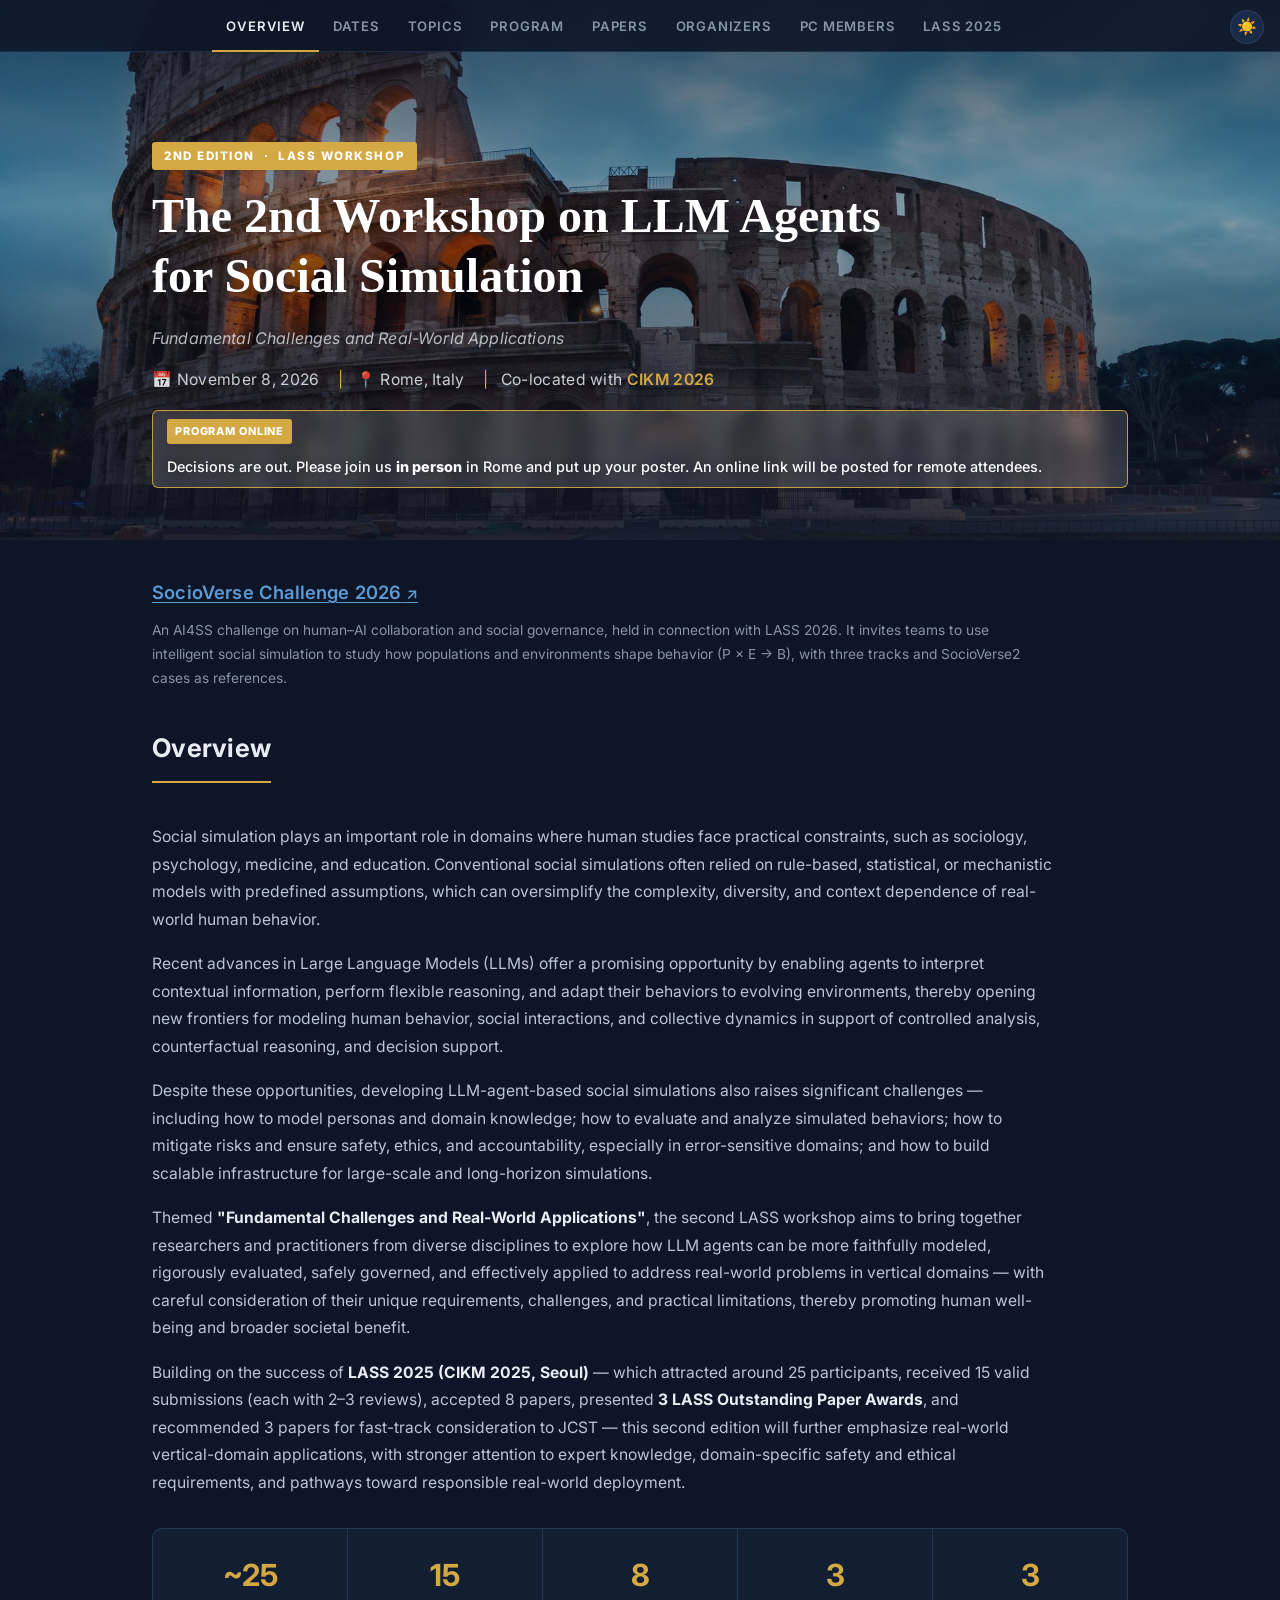
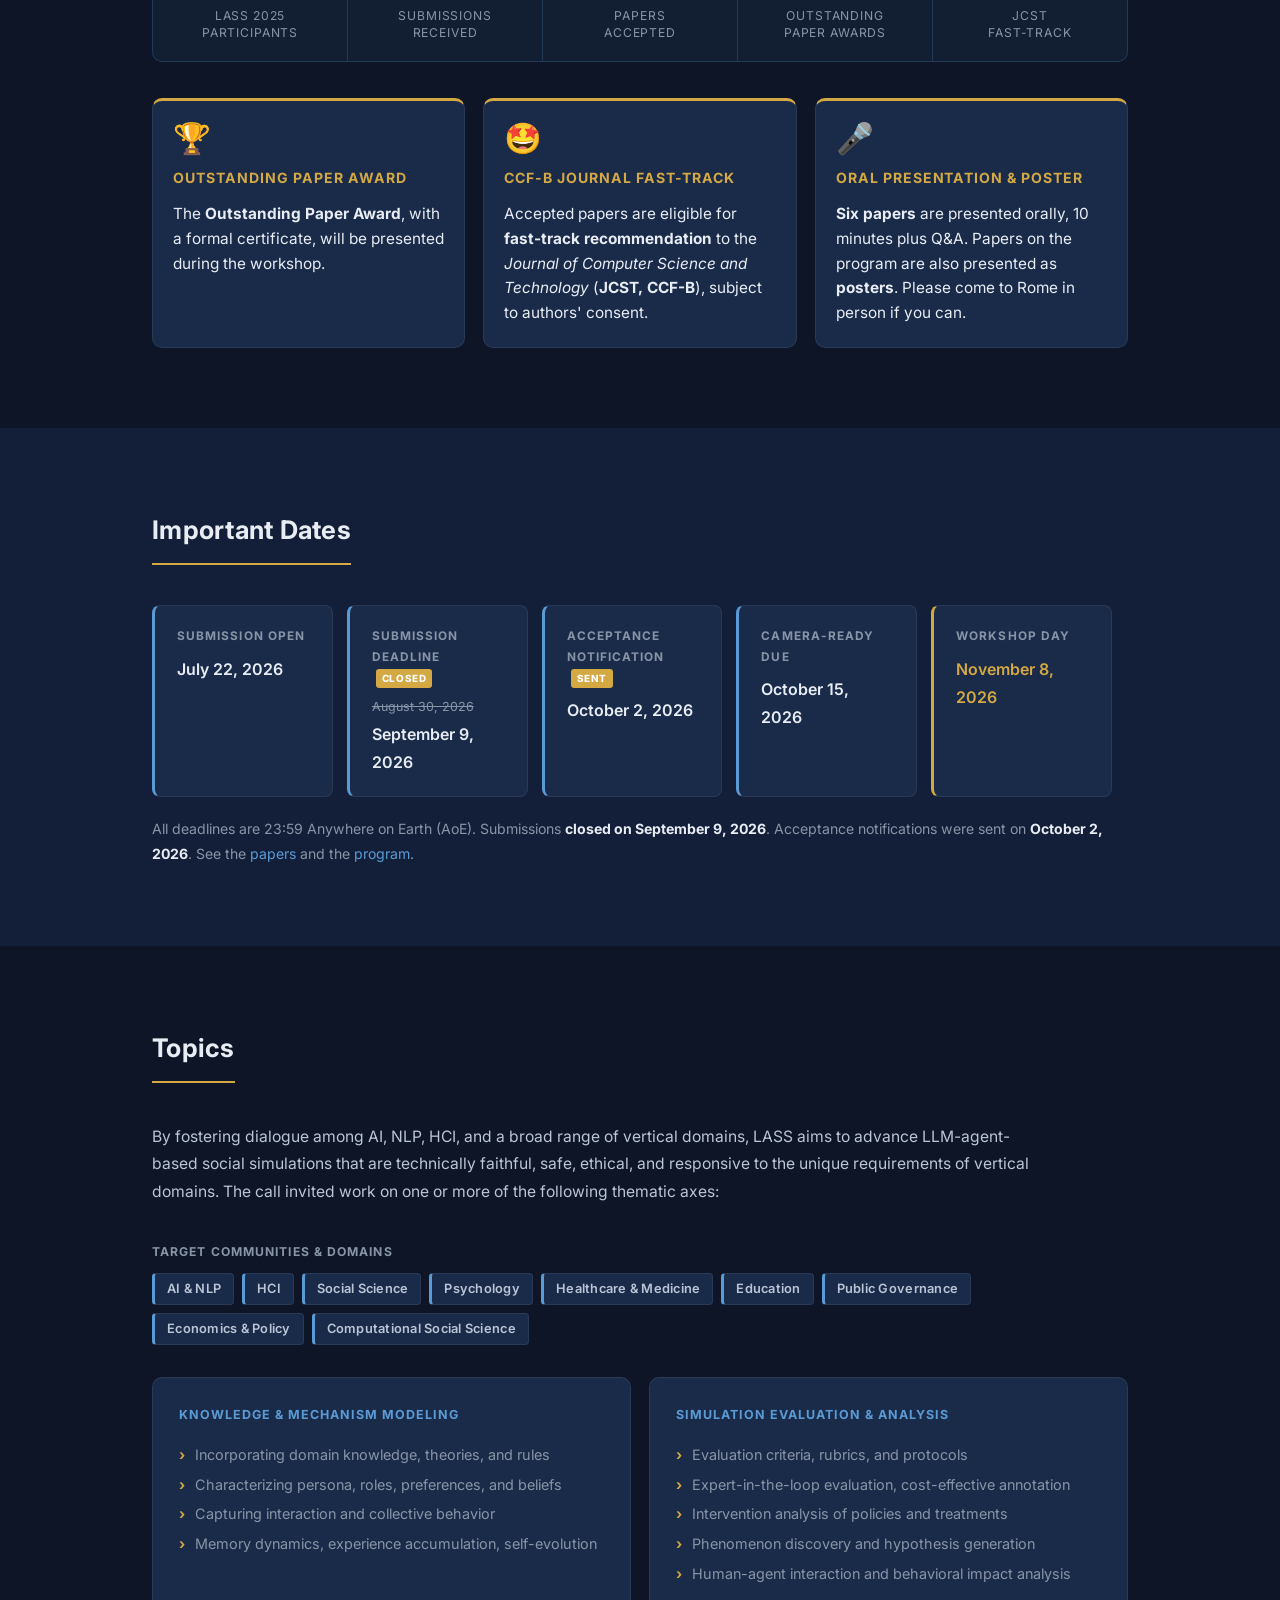
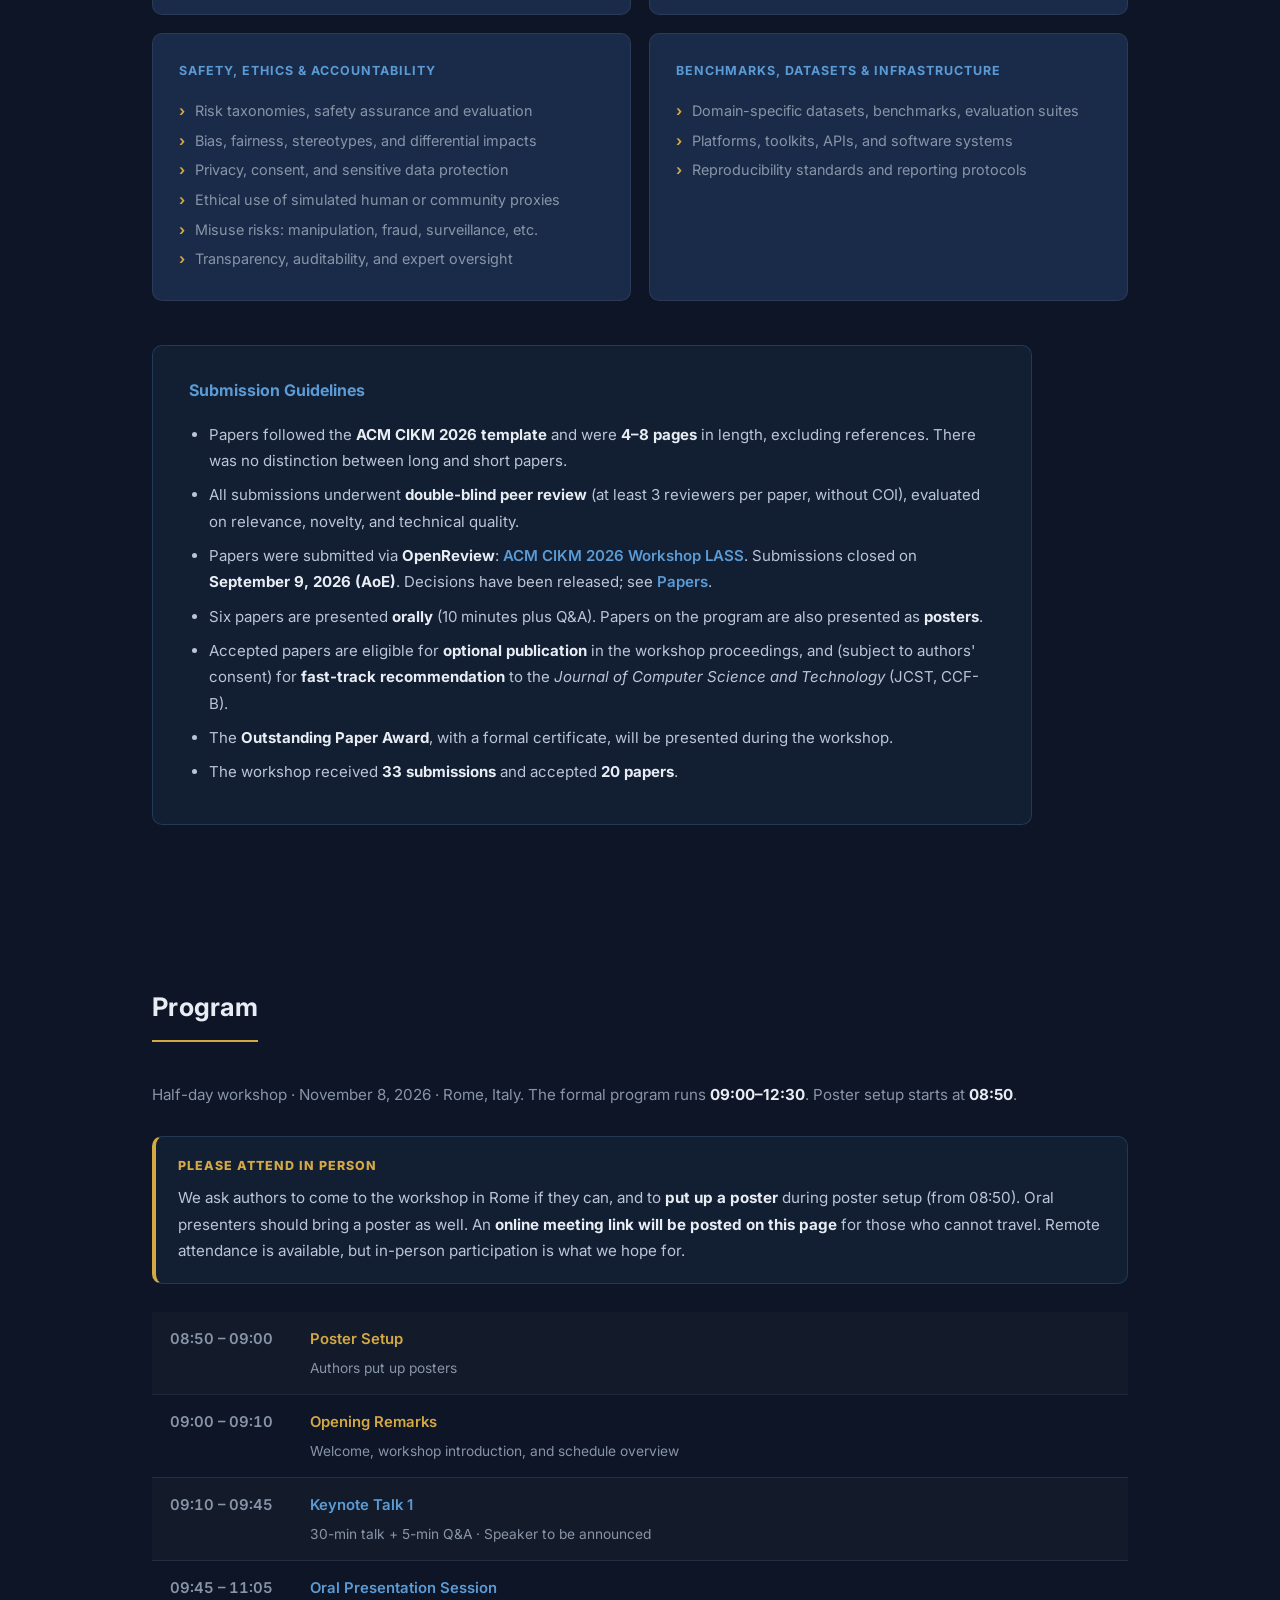
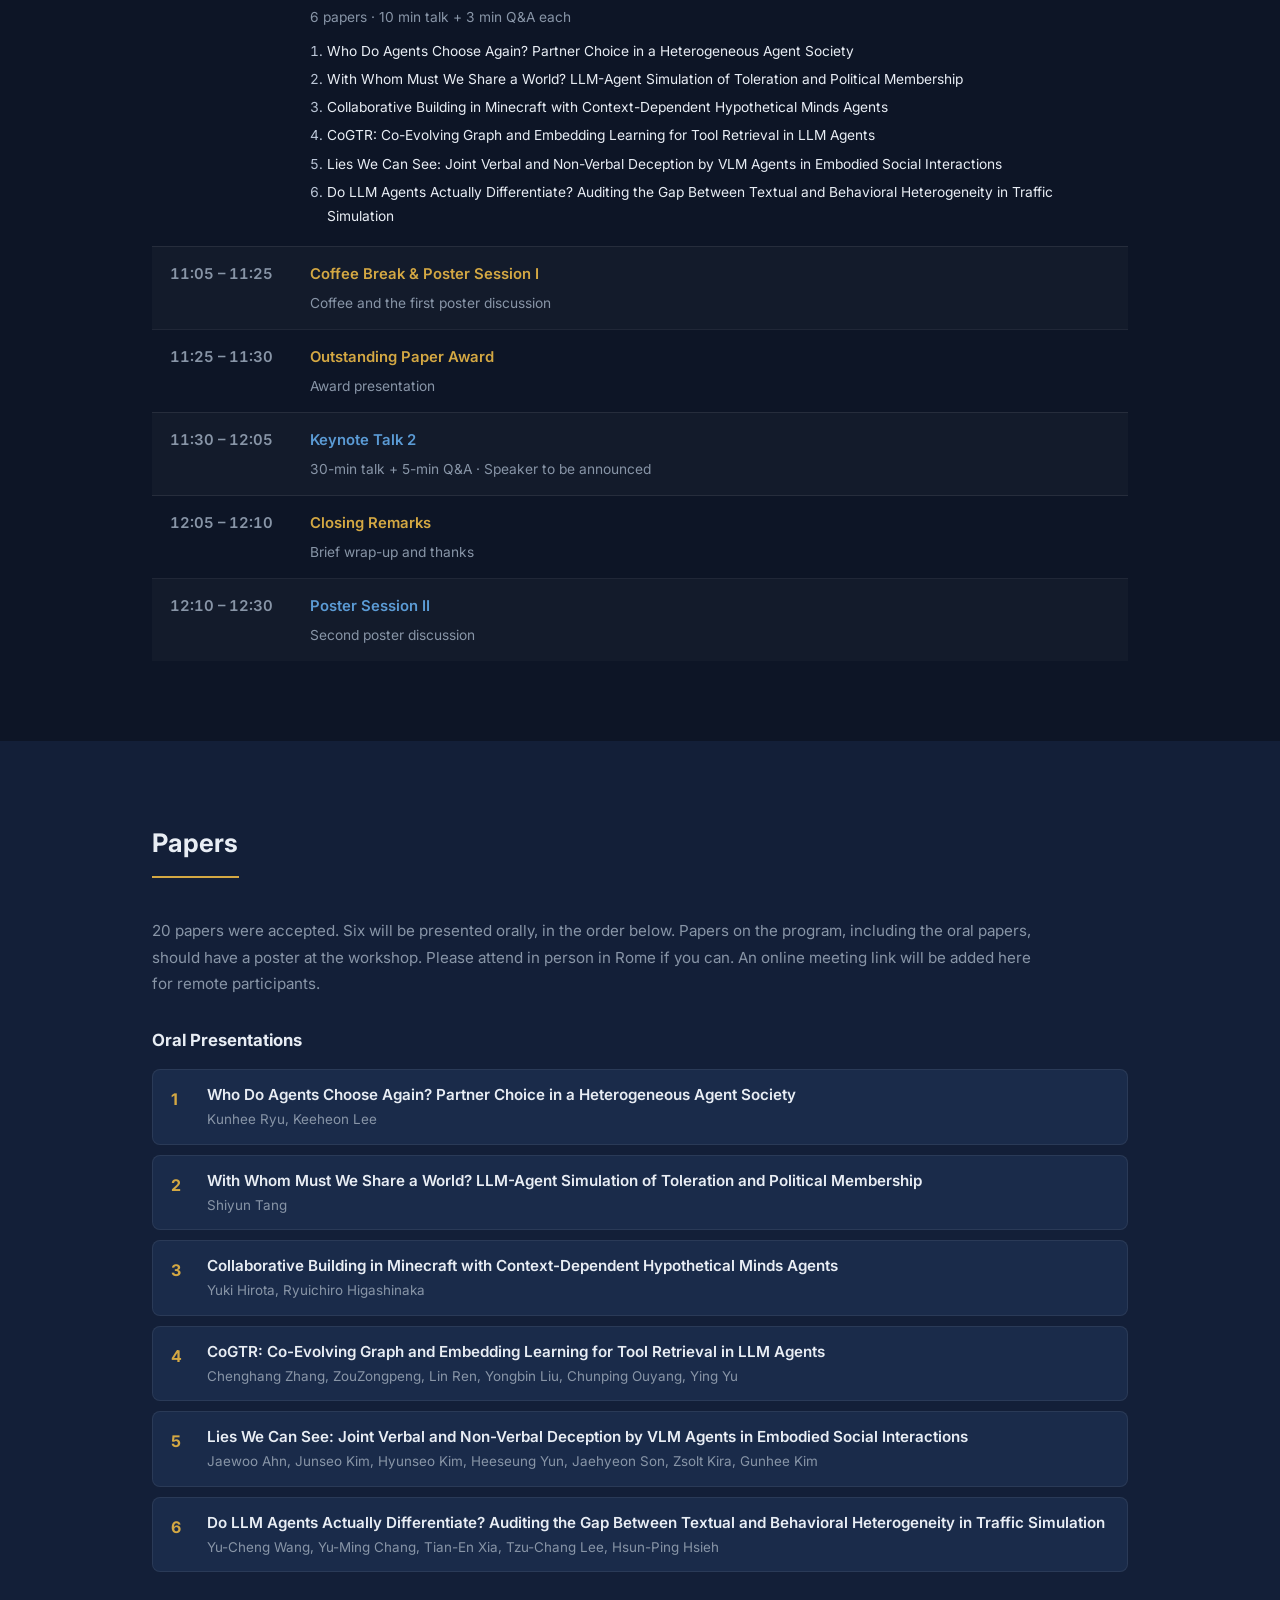
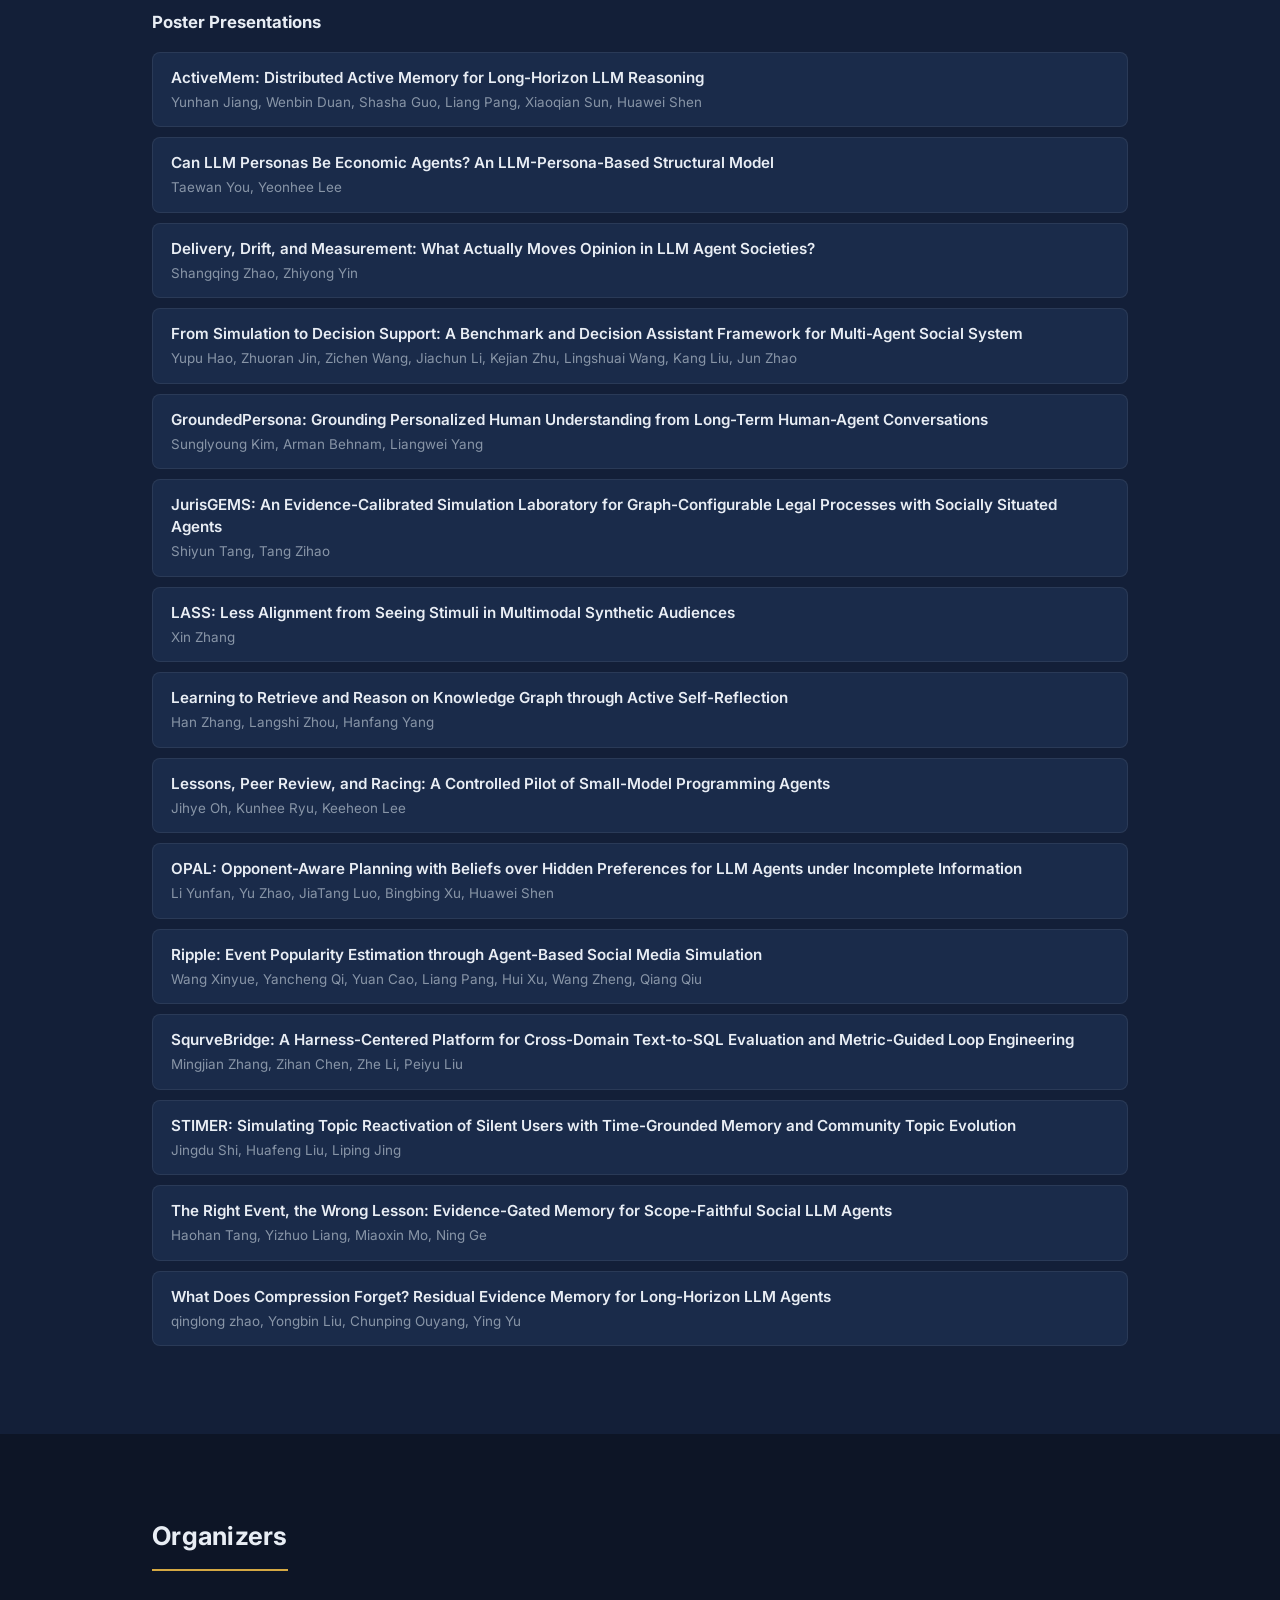
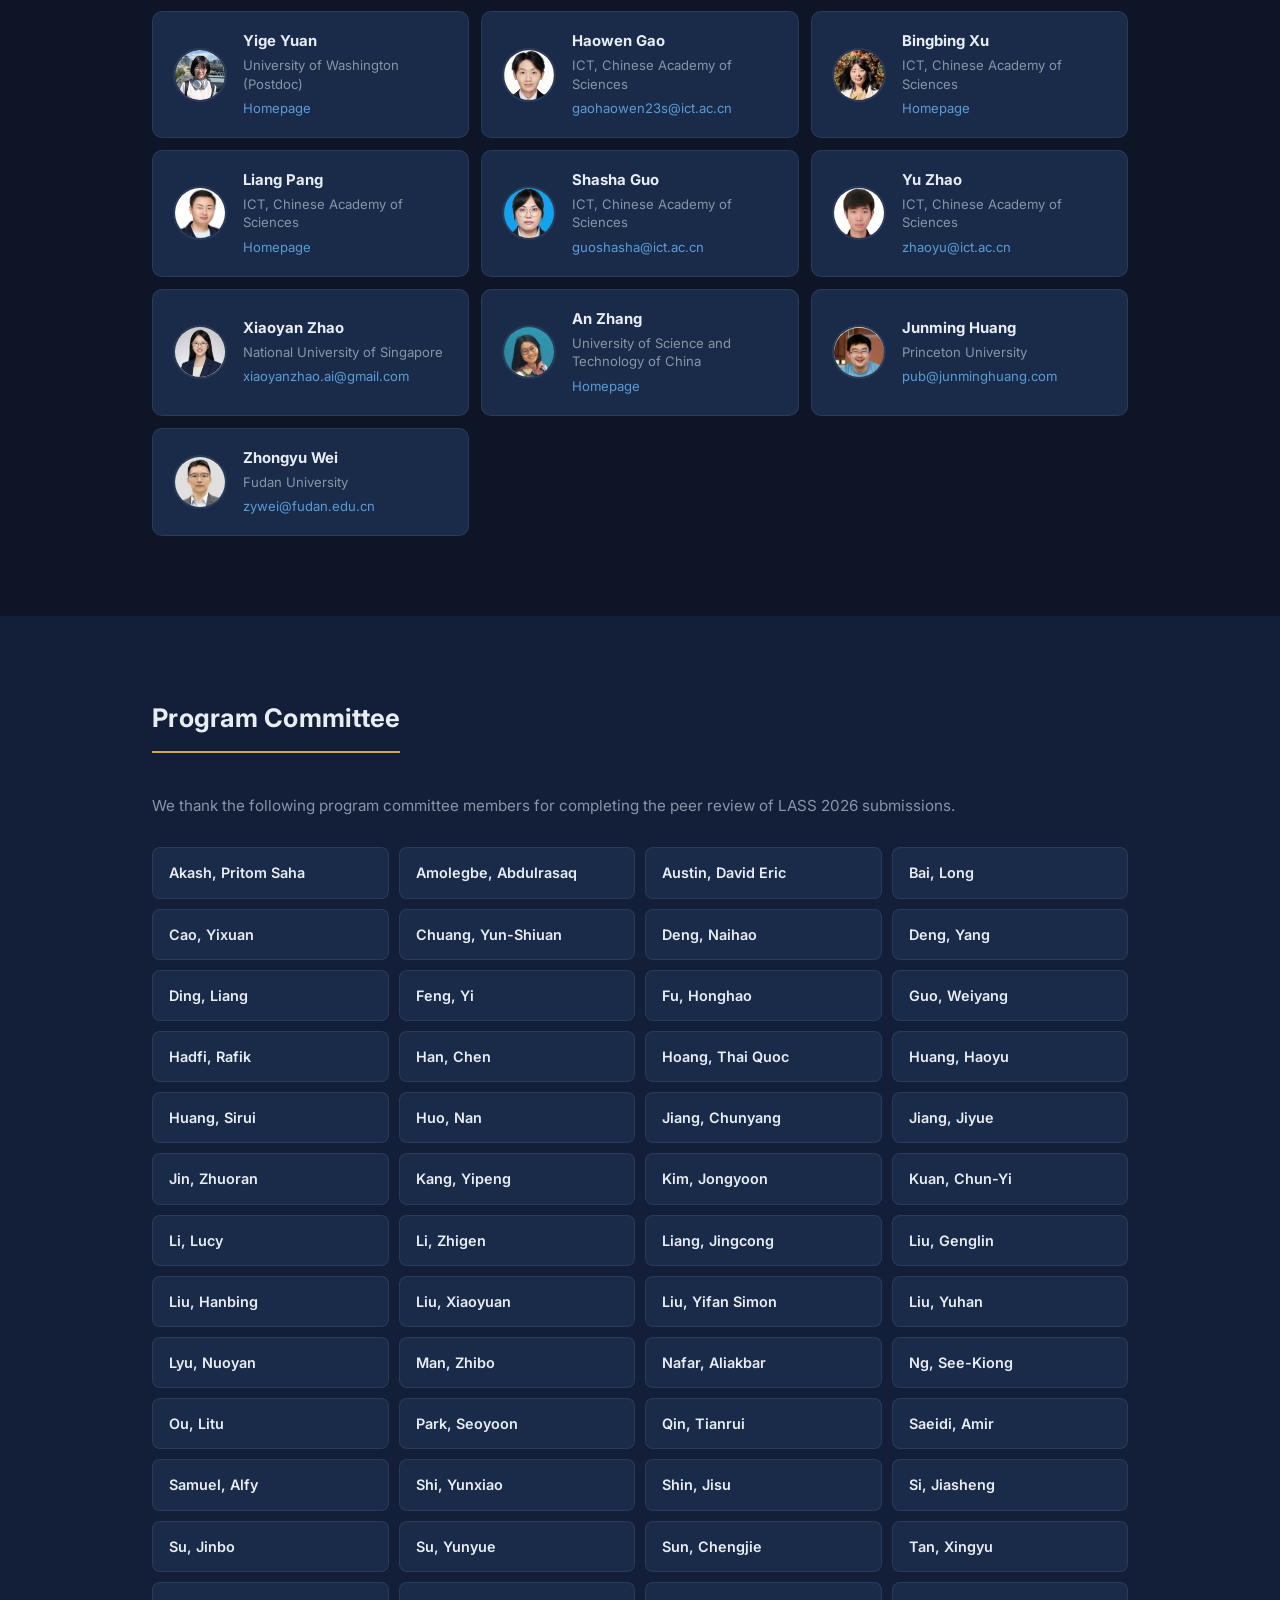
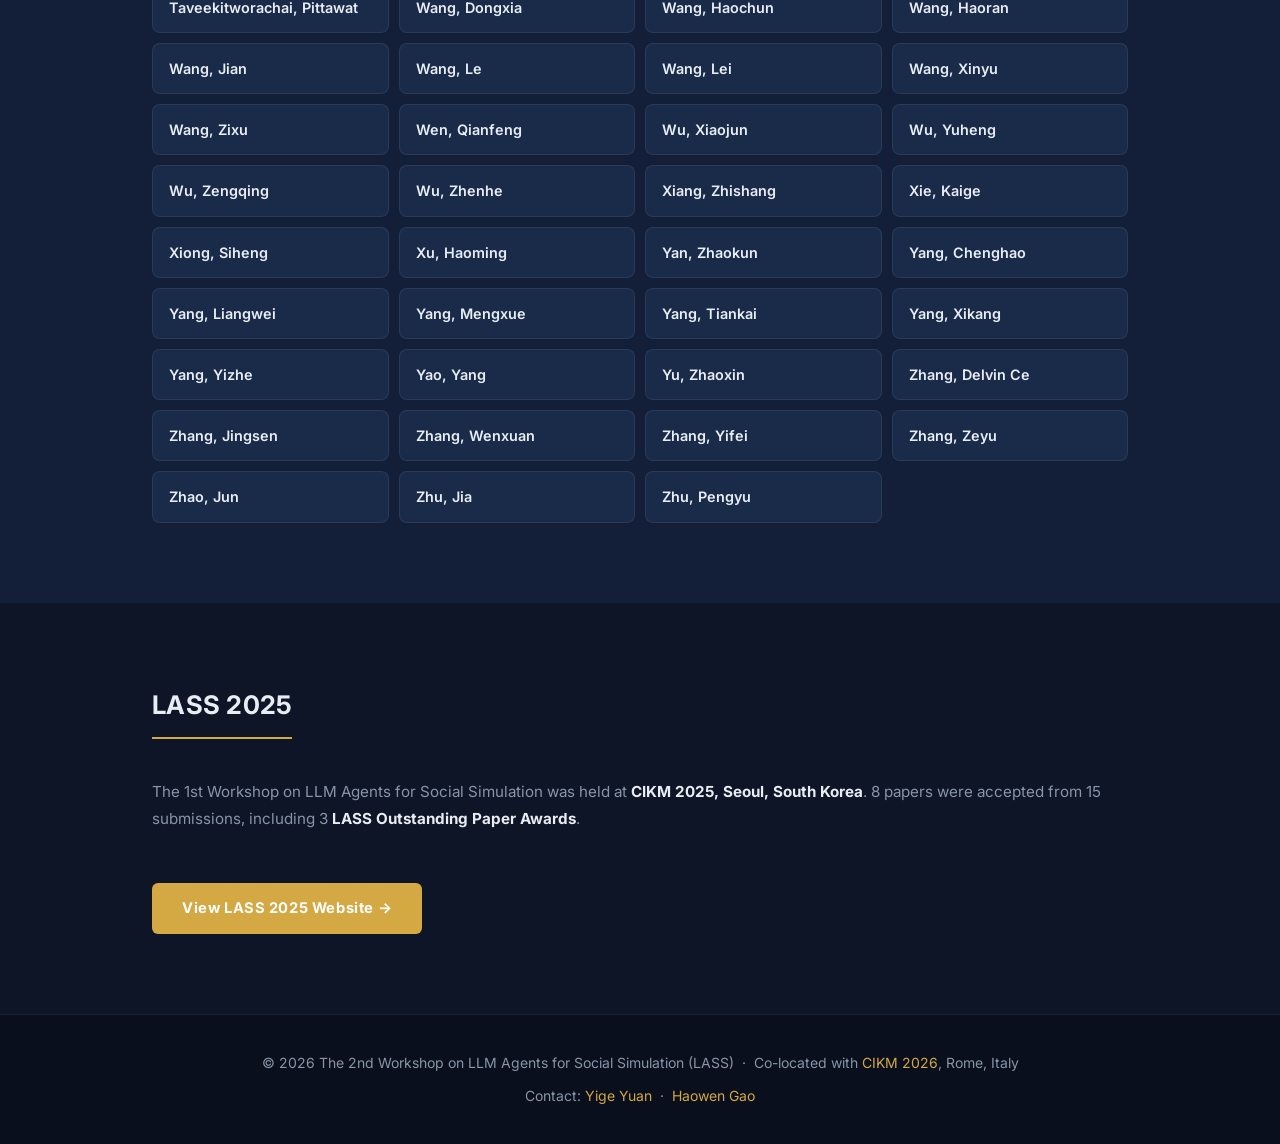
==== commit 16f64fcd: "Publish the workshop program and paper list now that decisions are out. Co-authored-by: Cursor <curs" ====
--- a/index.html
+++ b/index.html
@@ -25,8 +25,9 @@
   <div id="nav-links">
     <a href="#overview">Overview</a>
     <a href="#dates">Dates</a>
-    <a href="#cfp">Call for Papers</a>
+    <a href="#cfp">Topics</a>
     <a href="#program">Program</a>
+    <a href="#papers">Papers</a>
     <a href="#organizers">Organizers</a>
     <a href="#pc">PC Members</a>
     <a href="#archive">LASS 2025</a>
@@ -51,8 +52,8 @@
       <span>Co-located with <strong>CIKM 2026</strong></span>
     </p>
     <div class="hero-extend">
-      <span class="hero-extend-badge">Submissions Closed</span>
-      <span>Reviews are underway. Acceptance notifications by <strong>October 2, 2026</strong>.</span>
+      <span class="hero-extend-badge">Program Online</span>
+      <span>Decisions are out. Please join us <strong>in person</strong> in Rome and put up your poster. An online link will be posted for remote attendees.</span>
     </div>
   </div>
 </section>
@@ -133,7 +134,7 @@
       <div class="why-card">
         <div class="why-icon">🏆</div>
         <div class="why-heading">Outstanding Paper Award</div>
-        <div class="why-body">A dedicated <strong>Best LASS Paper Award</strong> will be selected, with <strong>formal certification and a certificate</strong> presented at the closing ceremony in front of the full CIKM audience.</div>
+        <div class="why-body">The <strong>Outstanding Paper Award</strong>, with a formal certificate, will be presented during the workshop.</div>
       </div>
       <div class="why-card">
         <div class="why-icon">🤩</div>
@@ -142,8 +143,8 @@
       </div>
       <div class="why-card">
         <div class="why-icon">🎤</div>
-        <div class="why-heading">Oral Presentation &amp; Venue-Friendly</div>
-        <div class="why-body"><strong>Every accepted paper</strong> receives a dedicated <strong>oral presentation</strong> slot. Submissions to <strong>ACL, EMNLP</strong>, and other venues are welcome — participating in LASS <strong>does not affect</strong> your original venue, offering a head start on showcasing your work, gathering feedback, and expanding your impact.</div>
+        <div class="why-heading">Oral Presentation &amp; Poster</div>
+        <div class="why-body"><strong>Six papers</strong> are presented orally, 10 minutes plus Q&amp;A. Papers on the program are also presented as <strong>posters</strong>. Please come to Rome in person if you can.</div>
       </div>
     </div>
 
@@ -164,15 +165,15 @@
         <div class="value-old">August 30, 2026</div>
         <div class="value">September 9, 2026</div>
       </div>
-      <div class="date-card highlight">
-        <div class="label">Acceptance Notification</div>
+      <div class="date-card">
+        <div class="label">Acceptance Notification <span class="ext-tag">Sent</span></div>
         <div class="value">October 2, 2026</div>
       </div>
       <div class="date-card">
         <div class="label">Camera-Ready Due</div>
         <div class="value">October 15, 2026</div>
       </div>
-      <div class="date-card">
+      <div class="date-card highlight">
         <div class="label">Workshop Day</div>
         <div class="value">November 8, 2026</div>
       </div>
@@ -180,7 +181,8 @@
     <p style="margin-top:20px; font-size:0.88rem; color:var(--text-muted);">
       All deadlines are 23:59 Anywhere on Earth (AoE). Submissions
       <strong>closed on September 9, 2026</strong>.
-      Acceptance notifications will be sent by <strong>October 2, 2026</strong>.
+      Acceptance notifications were sent on <strong>October 2, 2026</strong>.
+      See the <a href="#papers">papers</a> and the <a href="#program">program</a>.
     </p>
   </div>
 </div>
@@ -188,13 +190,13 @@
 <!-- ── Call for Papers ────────────────────────────────────── -->
 <section id="cfp">
   <div class="section">
-    <h2 class="section-title">Call for Papers</h2>
+    <h2 class="section-title">Topics</h2>
 
     <p class="cfp-intro">
       By fostering dialogue among AI, NLP, HCI, and a broad range of vertical domains, LASS aims
       to advance LLM-agent-based social simulations that are technically faithful, safe, ethical,
-      and responsive to the unique requirements of vertical domains. We welcome original submissions
-      that contribute to one or more of the following thematic axes:
+      and responsive to the unique requirements of vertical domains. The call invited work on
+      one or more of the following thematic axes:
     </p>
 
     <div class="domain-tags-wrap">
@@ -262,23 +264,22 @@
       <h3>Submission Guidelines</h3>
       <ul>
         <li>
-          Papers must follow the <strong>ACM CIKM 2026 template</strong> and be
-          <strong>4–8 pages</strong> in length, excluding references. There is no distinction
-          between long and short papers; authors may choose the appropriate length.
+          Papers followed the <strong>ACM CIKM 2026 template</strong> and were
+          <strong>4–8 pages</strong> in length, excluding references. There was no distinction
+          between long and short papers.
         </li>
         <li>
-          All submissions undergo <strong>double-blind peer review</strong> (at least 3 reviewers
+          All submissions underwent <strong>double-blind peer review</strong> (at least 3 reviewers
           per paper, without COI), evaluated on relevance, novelty, and technical quality.
-          Papers must be properly anonymized.
         </li>
         <li>
           Papers were submitted via <strong>OpenReview</strong>:
           <a href="https://openreview.net/group?id=ACM.org/CIKM/2026/Workshop/LASS" target="_blank" rel="noopener">ACM CIKM 2026 Workshop LASS</a>.
-          Submissions closed on <strong>September 9, 2026 (AoE)</strong>. Papers are now under review.
+          Submissions closed on <strong>September 9, 2026 (AoE)</strong>. Decisions have been released; see <a href="#papers">Papers</a>.
         </li>
         <li>
-          All accepted papers will be presented <strong>orally</strong> at the workshop,
-          followed by moderated Q&amp;A.
+          Six papers are presented <strong>orally</strong> (10 minutes plus Q&amp;A).
+          Papers on the program are also presented as <strong>posters</strong>.
         </li>
         <li>
           Accepted papers are eligible for <strong>optional publication</strong> in the workshop
@@ -286,13 +287,11 @@
           to the <em>Journal of Computer Science and Technology</em> (JCST, CCF-B).
         </li>
         <li>
-          A <strong>"Best LASS Paper Award"</strong> with formal certificates will be presented
-          at the closing ceremony.
+          The <strong>Outstanding Paper Award</strong>, with a formal certificate, will be presented
+          during the workshop.
         </li>
         <li>
-          We anticipate receiving <strong>30–40 submissions</strong> and accepting approximately
-          <strong>10–15 papers</strong>, drawing <strong>30–50 participants</strong> from AI, NLP,
-          HCI, social science, healthcare, education, and related communities.
+          The workshop received <strong>33 submissions</strong> and accepted <strong>20 papers</strong>.
         </li>
       </ul>
     </div>
@@ -304,76 +303,214 @@
 <section id="program">
   <div class="section">
     <h2 class="section-title">Program</h2>
-    <p style="color:var(--text-muted); margin-bottom:28px; font-size:0.95rem;">
+    <p class="section-lead">
       Half-day workshop · November 8, 2026 · Rome, Italy.
-      The schedule is preliminary and subject to adjustment.
-    </p>
+      The formal program runs <strong>09:00–12:30</strong>. Poster setup starts at <strong>08:50</strong>.
+    </p>
+
+    <div class="attend-note">
+      <div class="attend-note-title">Please attend in person</div>
+      <p>
+        We ask authors to come to the workshop in Rome if they can, and to
+        <strong>put up a poster</strong> during poster setup (from 08:50). Oral presenters should bring a poster as well.
+        An <strong>online meeting link will be posted on this page</strong> for those who cannot travel.
+        Remote attendance is available, but in-person participation is what we hope for.
+      </p>
+    </div>
 
     <table class="program-table">
       <tbody>
 
         <tr class="prog-row-shade">
-          <td class="prog-time">08:30 – 08:40</td>
+          <td class="prog-time">08:50 – 09:00</td>
+          <td>
+            <div class="prog-title special">Poster Setup</div>
+            <div class="prog-detail">Authors put up posters</div>
+          </td>
+        </tr>
+
+        <tr>
+          <td class="prog-time">09:00 – 09:10</td>
           <td>
             <div class="prog-title special">Opening Remarks</div>
-            <div class="prog-detail">Workshop Co-Chairs</div>
+            <div class="prog-detail">Welcome, workshop introduction, and schedule overview</div>
           </td>
         </tr>
 
-        <tr>
-          <td class="prog-time">08:40 – 09:10</td>
+        <tr class="prog-row-shade">
+          <td class="prog-time">09:10 – 09:45</td>
           <td>
-            <div class="prog-title">Keynote Talk #1</div>
-            <div class="prog-detail">30-min talk + Q&amp;A · Speaker TBD</div>
+            <div class="prog-title">Keynote Talk 1</div>
+            <div class="prog-detail">30-min talk + 5-min Q&amp;A · Speaker to be announced</div>
           </td>
         </tr>
 
-        <tr class="prog-row-shade">
-          <td class="prog-time">09:10 – 10:20</td>
+        <tr>
+          <td class="prog-time">09:45 – 11:05</td>
           <td>
-            <div class="prog-title">Paper Session #1</div>
-            <div class="prog-detail">Oral presentations + moderated Q&amp;A</div>
+            <div class="prog-title">Oral Presentation Session</div>
+            <div class="prog-detail">6 papers · 10 min talk + 3 min Q&amp;A each</div>
+            <ol class="oral-order">
+              <li><a href="#oral-1">Who Do Agents Choose Again? Partner Choice in a Heterogeneous Agent Society</a></li>
+              <li><a href="#oral-2">With Whom Must We Share a World? LLM-Agent Simulation of Toleration and Political Membership</a></li>
+              <li><a href="#oral-3">Collaborative Building in Minecraft with Context-Dependent Hypothetical Minds Agents</a></li>
+              <li><a href="#oral-4">CoGTR: Co-Evolving Graph and Embedding Learning for Tool Retrieval in LLM Agents</a></li>
+              <li><a href="#oral-5">Lies We Can See: Joint Verbal and Non-Verbal Deception by VLM Agents in Embodied Social Interactions</a></li>
+              <li><a href="#oral-6">Do LLM Agents Actually Differentiate? Auditing the Gap Between Textual and Behavioral Heterogeneity in Traffic Simulation</a></li>
+            </ol>
           </td>
         </tr>
 
-        <tr>
-          <td class="prog-time">10:20 – 10:30</td>
+        <tr class="prog-row-shade">
+          <td class="prog-time">11:05 – 11:25</td>
           <td>
-            <div class="prog-title special">Coffee Break</div>
+            <div class="prog-title special">Coffee Break &amp; Poster Session I</div>
+            <div class="prog-detail">Coffee and the first poster discussion</div>
           </td>
         </tr>
 
-        <tr class="prog-row-shade">
-          <td class="prog-time">10:30 – 11:00</td>
+        <tr>
+          <td class="prog-time">11:25 – 11:30</td>
           <td>
-            <div class="prog-title">Keynote Talk #2</div>
-            <div class="prog-detail">30-min talk + Q&amp;A · Speaker TBD</div>
+            <div class="prog-title special">Outstanding Paper Award</div>
+            <div class="prog-detail">Award presentation</div>
           </td>
         </tr>
 
-        <tr>
-          <td class="prog-time">11:00 – 12:20</td>
+        <tr class="prog-row-shade">
+          <td class="prog-time">11:30 – 12:05</td>
           <td>
-            <div class="prog-title">Paper Session #2</div>
-            <div class="prog-detail">Oral presentations + moderated Q&amp;A</div>
+            <div class="prog-title">Keynote Talk 2</div>
+            <div class="prog-detail">30-min talk + 5-min Q&amp;A · Speaker to be announced</div>
           </td>
         </tr>
 
-        <tr class="prog-row-shade">
-          <td class="prog-time">12:20 – 12:30</td>
+        <tr>
+          <td class="prog-time">12:05 – 12:10</td>
           <td>
-            <div class="prog-title special">Awards &amp; Closing Remarks</div>
-            <div class="prog-detail">Best LASS Paper Award ceremony</div>
+            <div class="prog-title special">Closing Remarks</div>
+            <div class="prog-detail">Brief wrap-up and thanks</div>
           </td>
         </tr>
 
+        <tr class="prog-row-shade">
+          <td class="prog-time">12:10 – 12:30</td>
+          <td>
+            <div class="prog-title">Poster Session II</div>
+            <div class="prog-detail">Second poster discussion</div>
+          </td>
+        </tr>
+
       </tbody>
     </table>
   </div>
 </section>
 
+<!-- ── Papers ─────────────────────────────────────────────── -->
+<section class="section-alt" id="papers">
+  <div class="section">
+    <h2 class="section-title">Papers</h2>
+    <p class="section-lead">
+      20 papers were accepted. Six will be presented orally, in the order below. Papers on the program, including the oral papers, should have a poster at the workshop.
+      Please attend in person in Rome if you can. An online meeting link will be added here for remote participants.
+    </p>
+
+    <h3 class="paper-group-title">Oral Presentations</h3>
+    <ol class="paper-list oral-list">
+      <li class="paper-item" id="oral-1">
+        <div class="paper-title"><a href="https://openreview.net/forum?id=IMa4Tgrgwk" target="_blank" rel="noopener">Who Do Agents Choose Again? Partner Choice in a Heterogeneous Agent Society</a></div>
+        <div class="paper-authors">Kunhee Ryu, Keeheon Lee</div>
+      </li>
+      <li class="paper-item" id="oral-2">
+        <div class="paper-title"><a href="https://openreview.net/forum?id=hcuZRVEV3Q" target="_blank" rel="noopener">With Whom Must We Share a World? LLM-Agent Simulation of Toleration and Political Membership</a></div>
+        <div class="paper-authors">Shiyun Tang</div>
+      </li>
+      <li class="paper-item" id="oral-3">
+        <div class="paper-title"><a href="https://openreview.net/forum?id=wqOfhRYNil" target="_blank" rel="noopener">Collaborative Building in Minecraft with Context-Dependent Hypothetical Minds Agents</a></div>
+        <div class="paper-authors">Yuki Hirota, Ryuichiro Higashinaka</div>
+      </li>
+      <li class="paper-item" id="oral-4">
+        <div class="paper-title"><a href="https://openreview.net/forum?id=dH08NBtJou" target="_blank" rel="noopener">CoGTR: Co-Evolving Graph and Embedding Learning for Tool Retrieval in LLM Agents</a></div>
+        <div class="paper-authors">Chenghang Zhang, ZouZongpeng, Lin Ren, Yongbin Liu, Chunping Ouyang, Ying Yu</div>
+      </li>
+      <li class="paper-item" id="oral-5">
+        <div class="paper-title"><a href="https://openreview.net/forum?id=Zc7Pr7KPoq" target="_blank" rel="noopener">Lies We Can See: Joint Verbal and Non-Verbal Deception by VLM Agents in Embodied Social Interactions</a></div>
+        <div class="paper-authors">Jaewoo Ahn, Junseo Kim, Hyunseo Kim, Heeseung Yun, Jaehyeon Son, Zsolt Kira, Gunhee Kim</div>
+      </li>
+      <li class="paper-item" id="oral-6">
+        <div class="paper-title"><a href="https://openreview.net/forum?id=M6cuccym4n" target="_blank" rel="noopener">Do LLM Agents Actually Differentiate? Auditing the Gap Between Textual and Behavioral Heterogeneity in Traffic Simulation</a></div>
+        <div class="paper-authors">Yu-Cheng Wang, Yu-Ming Chang, Tian-En Xia, Tzu-Chang Lee, Hsun-Ping Hsieh</div>
+      </li>
+    </ol>
+
+    <h3 class="paper-group-title">Poster Presentations</h3>
+    <ul class="paper-list">
+      <li class="paper-item">
+        <div class="paper-title"><a href="https://openreview.net/forum?id=Wp5gkRJ3BN" target="_blank" rel="noopener">ActiveMem: Distributed Active Memory for Long-Horizon LLM Reasoning</a></div>
+        <div class="paper-authors">Yunhan Jiang, Wenbin Duan, Shasha Guo, Liang Pang, Xiaoqian Sun, Huawei Shen</div>
+      </li>
+      <li class="paper-item">
+        <div class="paper-title"><a href="https://openreview.net/forum?id=lCz3UkeTgy" target="_blank" rel="noopener">Can LLM Personas Be Economic Agents? An LLM-Persona-Based Structural Model</a></div>
+        <div class="paper-authors">Taewan You, Yeonhee Lee</div>
+      </li>
+      <li class="paper-item">
+        <div class="paper-title"><a href="https://openreview.net/forum?id=w0V45G47gy" target="_blank" rel="noopener">Delivery, Drift, and Measurement: What Actually Moves Opinion in LLM Agent Societies?</a></div>
+        <div class="paper-authors">Shangqing Zhao, Zhiyong Yin</div>
+      </li>
+      <li class="paper-item">
+        <div class="paper-title"><a href="https://openreview.net/forum?id=WHdqMQifAi" target="_blank" rel="noopener">From Simulation to Decision Support: A Benchmark and Decision Assistant Framework for Multi-Agent Social System</a></div>
+        <div class="paper-authors">Yupu Hao, Zhuoran Jin, Zichen Wang, Jiachun Li, Kejian Zhu, Lingshuai Wang, Kang Liu, Jun Zhao</div>
+      </li>
+      <li class="paper-item">
+        <div class="paper-title"><a href="https://openreview.net/forum?id=BXS55veMof" target="_blank" rel="noopener">GroundedPersona: Grounding Personalized Human Understanding from Long-Term Human-Agent Conversations</a></div>
+        <div class="paper-authors">Sunglyoung Kim, Arman Behnam, Liangwei Yang</div>
+      </li>
+      <li class="paper-item">
+        <div class="paper-title"><a href="https://openreview.net/forum?id=dZ3CM1j6q5" target="_blank" rel="noopener">JurisGEMS: An Evidence-Calibrated Simulation Laboratory for Graph-Configurable Legal Processes with Socially Situated Agents</a></div>
+        <div class="paper-authors">Shiyun Tang, Tang Zihao</div>
+      </li>
+      <li class="paper-item">
+        <div class="paper-title"><a href="https://openreview.net/forum?id=QJSOZQZU67" target="_blank" rel="noopener">LASS: Less Alignment from Seeing Stimuli in Multimodal Synthetic Audiences</a></div>
+        <div class="paper-authors">Xin Zhang</div>
+      </li>
+      <li class="paper-item">
+        <div class="paper-title"><a href="https://openreview.net/forum?id=AGNgozzMww" target="_blank" rel="noopener">Learning to Retrieve and Reason on Knowledge Graph through Active Self-Reflection</a></div>
+        <div class="paper-authors">Han Zhang, Langshi Zhou, Hanfang Yang</div>
+      </li>
+      <li class="paper-item">
+        <div class="paper-title"><a href="https://openreview.net/forum?id=ouBU0B5jNy" target="_blank" rel="noopener">Lessons, Peer Review, and Racing: A Controlled Pilot of Small-Model Programming Agents</a></div>
+        <div class="paper-authors">Jihye Oh, Kunhee Ryu, Keeheon Lee</div>
+      </li>
+      <li class="paper-item">
+        <div class="paper-title"><a href="https://openreview.net/forum?id=fB7qpPIozo" target="_blank" rel="noopener">OPAL: Opponent-Aware Planning with Beliefs over Hidden Preferences for LLM Agents under Incomplete Information</a></div>
+        <div class="paper-authors">Li Yunfan, Yu Zhao, JiaTang Luo, Bingbing Xu, Huawei Shen</div>
+      </li>
+      <li class="paper-item">
+        <div class="paper-title"><a href="https://openreview.net/forum?id=MoSn9F76IC" target="_blank" rel="noopener">Ripple: Event Popularity Estimation through Agent-Based Social Media Simulation</a></div>
+        <div class="paper-authors">Wang Xinyue, Yancheng Qi, Yuan Cao, Liang Pang, Hui Xu, Wang Zheng, Qiang Qiu</div>
+      </li>
+      <li class="paper-item">
+        <div class="paper-title"><a href="https://openreview.net/forum?id=0r6WIdN3i6" target="_blank" rel="noopener">SqurveBridge: A Harness-Centered Platform for Cross-Domain Text-to-SQL Evaluation and Metric-Guided Loop Engineering</a></div>
+        <div class="paper-authors">Mingjian Zhang, Zihan Chen, Zhe Li, Peiyu Liu</div>
+      </li>
+      <li class="paper-item">
+        <div class="paper-title"><a href="https://openreview.net/forum?id=s01ubbSAQV" target="_blank" rel="noopener">STIMER: Simulating Topic Reactivation of Silent Users with Time-Grounded Memory and Community Topic Evolution</a></div>
+        <div class="paper-authors">Jingdu Shi, Huafeng Liu, Liping Jing</div>
+      </li>
+      <li class="paper-item">
+        <div class="paper-title"><a href="https://openreview.net/forum?id=CXAG5hcdrE" target="_blank" rel="noopener">The Right Event, the Wrong Lesson: Evidence-Gated Memory for Scope-Faithful Social LLM Agents</a></div>
+        <div class="paper-authors">Haohan Tang, Yizhuo Liang, Miaoxin Mo, Ning Ge</div>
+      </li>
+      <li class="paper-item">
+        <div class="paper-title"><a href="https://openreview.net/forum?id=oTJC4uM4R6" target="_blank" rel="noopener">What Does Compression Forget? Residual Evidence Memory for Long-Horizon LLM Agents</a></div>
+        <div class="paper-authors">qinglong zhao, Yongbin Liu, Chunping Ouyang, Ying Yu</div>
+      </li>
+    </ul>
+  </div>
+</section>
+
 <!-- ── Organizers ─────────────────────────────────────────── -->
-<div class="section-alt" id="organizers">
+<section id="organizers">
   <div class="section">
     <h2 class="section-title">Organizers</h2>
 
@@ -479,10 +616,10 @@
       </div>
     </div>
   </div>
-</div>
+</section>
 
 <!-- ── Program Committee ──────────────────────────────────── -->
-<section id="pc">
+<section class="section-alt" id="pc">
   <div class="section">
     <h2 class="section-title">Program Committee</h2>
     <p style="color:var(--text-muted); font-size:0.95rem; margin-bottom:28px;">
@@ -577,7 +714,7 @@
 </section>
 
 <!-- ── LASS 2025 Archive ───────────────────────────────────── -->
-<div class="section-alt" id="archive">
+<section id="archive">
   <div class="section">
     <h2 class="section-title">LASS 2025</h2>
     <p style="color:var(--text-muted); font-size:0.95rem; margin-bottom:28px;">
@@ -586,7 +723,7 @@
     </p>
     <a href="2025/" class="cta-btn" style="display:inline-block;">View LASS 2025 Website →</a>
   </div>
-</div>
+</section>
 
 <!-- ── Footer ─────────────────────────────────────────────── -->
 <footer>
@@ -640,7 +777,7 @@
   }
 
   /* ── 导航高亮 ─────────────────────────────────────────── */
-  var sections = ['overview','dates','cfp','program','organizers','pc','archive'];
+  var sections = ['overview','dates','cfp','program','papers','organizers','pc','archive'];
   var links = {};
   sections.forEach(function(id) {
     var el = document.querySelector('#nav-links a[href="#' + id + '"]');
--- a/style.css
+++ b/style.css
@@ -648,10 +648,46 @@
 }
 
 /* ── Program ─────────────────────────────────────────────── */
+.section-lead {
+  color: var(--text-muted);
+  margin-bottom: 28px;
+  font-size: 0.95rem;
+  max-width: 900px;
+}
+
+.section-lead strong { color: var(--text); }
+
+.attend-note {
+  background: var(--sub-box-bg);
+  border: 1px solid var(--sub-box-bd);
+  border-left: 4px solid var(--accent);
+  border-radius: 10px;
+  padding: 18px 22px;
+  margin-bottom: 28px;
+  max-width: 980px;
+}
+
+.attend-note-title {
+  font-size: 0.78rem;
+  font-weight: 800;
+  letter-spacing: 0.08em;
+  text-transform: uppercase;
+  color: var(--accent);
+  margin-bottom: 8px;
+}
+
+.attend-note p {
+  font-size: 0.95rem;
+  color: var(--text-body);
+  margin: 0;
+}
+
+.attend-note strong { color: var(--text); }
+
 .program-table {
   width: 100%;
   border-collapse: collapse;
-  max-width: 880px;
+  max-width: 980px;
 }
 
 .program-table tr { border-bottom: 1px solid var(--border); transition: border-color 0.45s ease; }
@@ -680,6 +716,82 @@
 }
 
 .prog-row-shade { background: var(--prog-shade); }
+
+.oral-order {
+  margin: 10px 0 0;
+  padding-left: 1.2em;
+  color: var(--text-body);
+  font-size: 0.86rem;
+}
+
+.oral-order li { margin: 4px 0; }
+.oral-order a { color: var(--text); }
+.oral-order a:hover { color: var(--primary); }
+
+.paper-group-title {
+  font-size: 1.05rem;
+  font-weight: 700;
+  color: var(--text);
+  margin: 8px 0 14px;
+}
+
+.paper-group-title:not(:first-of-type) { margin-top: 36px; }
+
+.paper-list {
+  list-style: none;
+  display: flex;
+  flex-direction: column;
+  gap: 10px;
+  max-width: 980px;
+  margin-bottom: 8px;
+}
+
+.oral-list { list-style: none; counter-reset: oral; }
+
+.oral-list .paper-item {
+  counter-increment: oral;
+  display: grid;
+  grid-template-columns: 28px 1fr;
+  column-gap: 8px;
+}
+
+.oral-list .paper-item::before {
+  content: counter(oral);
+  grid-row: 1 / span 2;
+  font-weight: 700;
+  color: var(--accent);
+  padding-top: 1px;
+}
+
+.paper-item {
+  background: var(--card);
+  border: 1px solid var(--border-card);
+  border-radius: 8px;
+  padding: 14px 18px;
+  scroll-margin-top: 72px;
+}
+
+.paper-title {
+  font-size: 0.95rem;
+  font-weight: 600;
+  line-height: 1.45;
+  color: var(--text);
+}
+
+.paper-title a { color: var(--text); }
+.paper-title a:hover { color: var(--primary); }
+
+.paper-authors {
+  font-size: 0.84rem;
+  color: var(--text-muted);
+  margin-top: 4px;
+  line-height: 1.45;
+}
+
+@media (max-width: 600px) {
+  .prog-time { white-space: normal; width: 92px; }
+  .program-table td { padding: 12px 10px; }
+}
 
 /* ── Organizers ──────────────────────────────────────────── */
 .organizers-grid {
